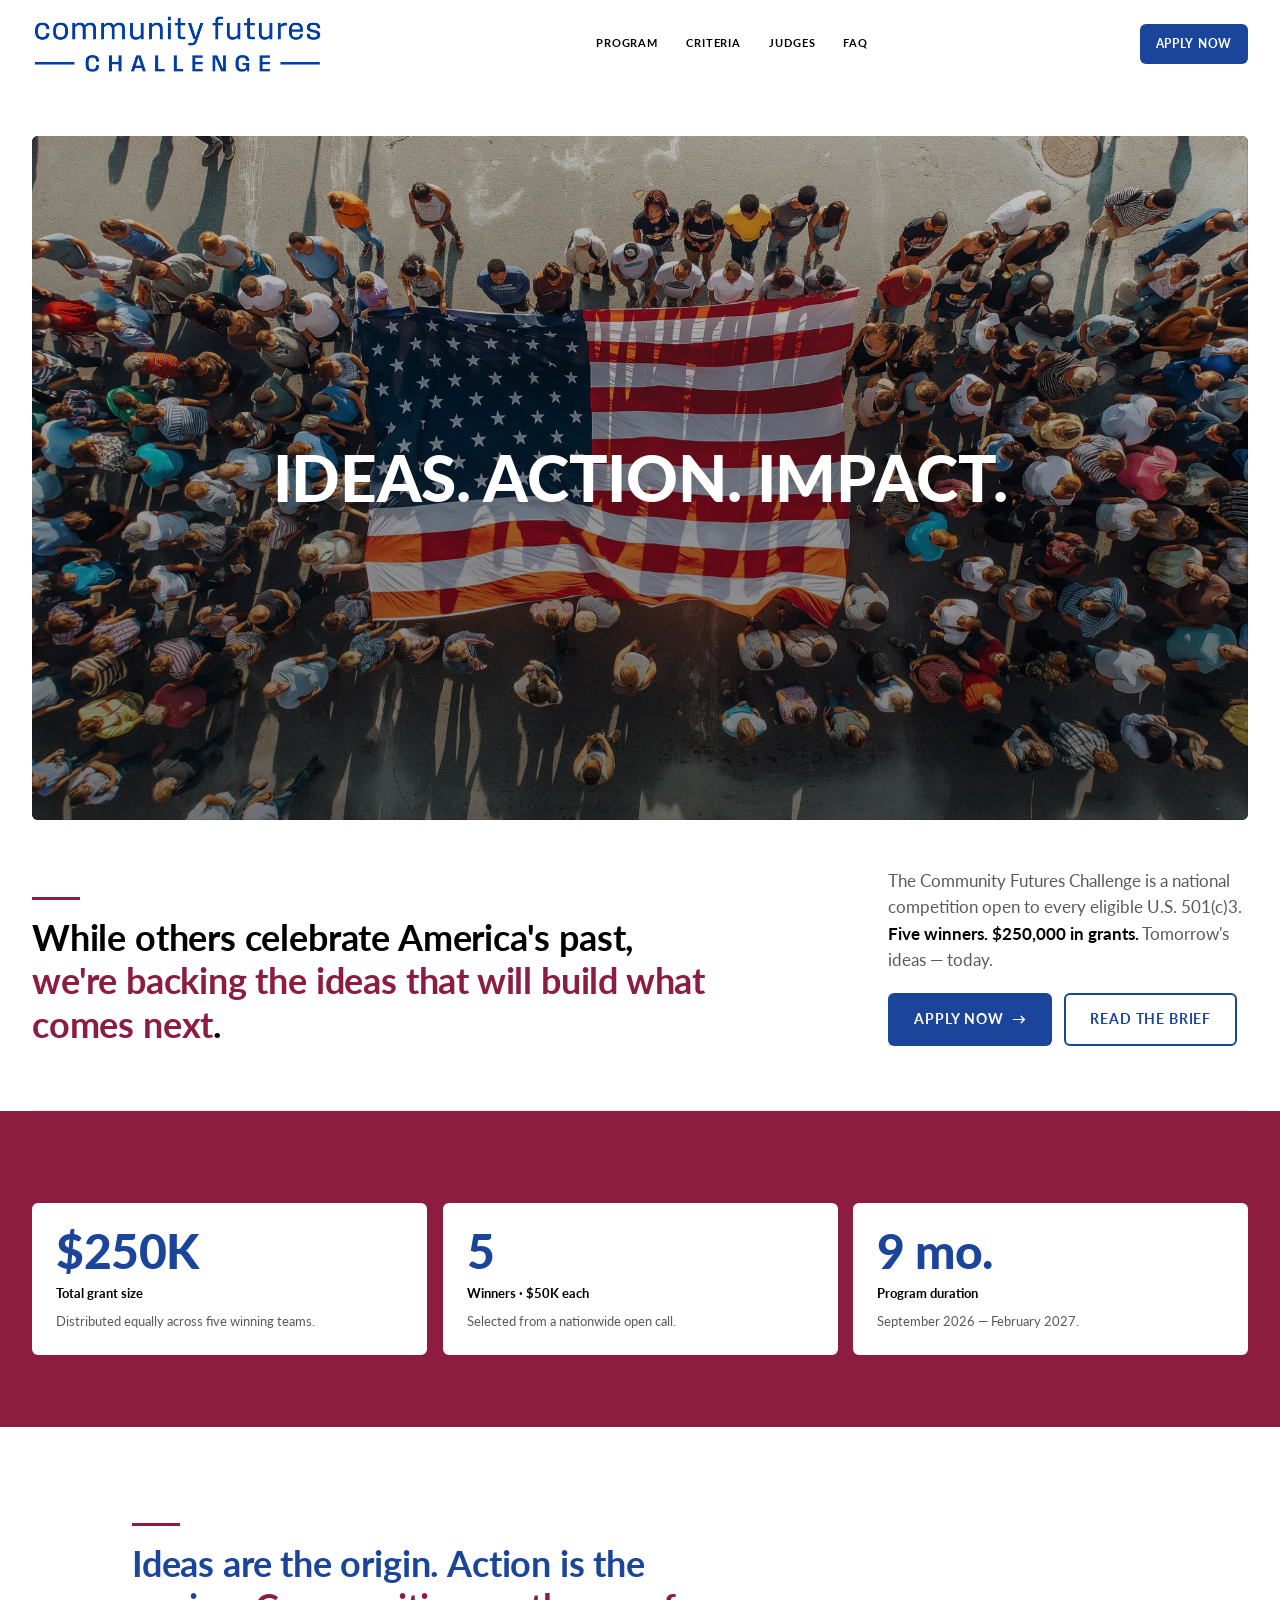
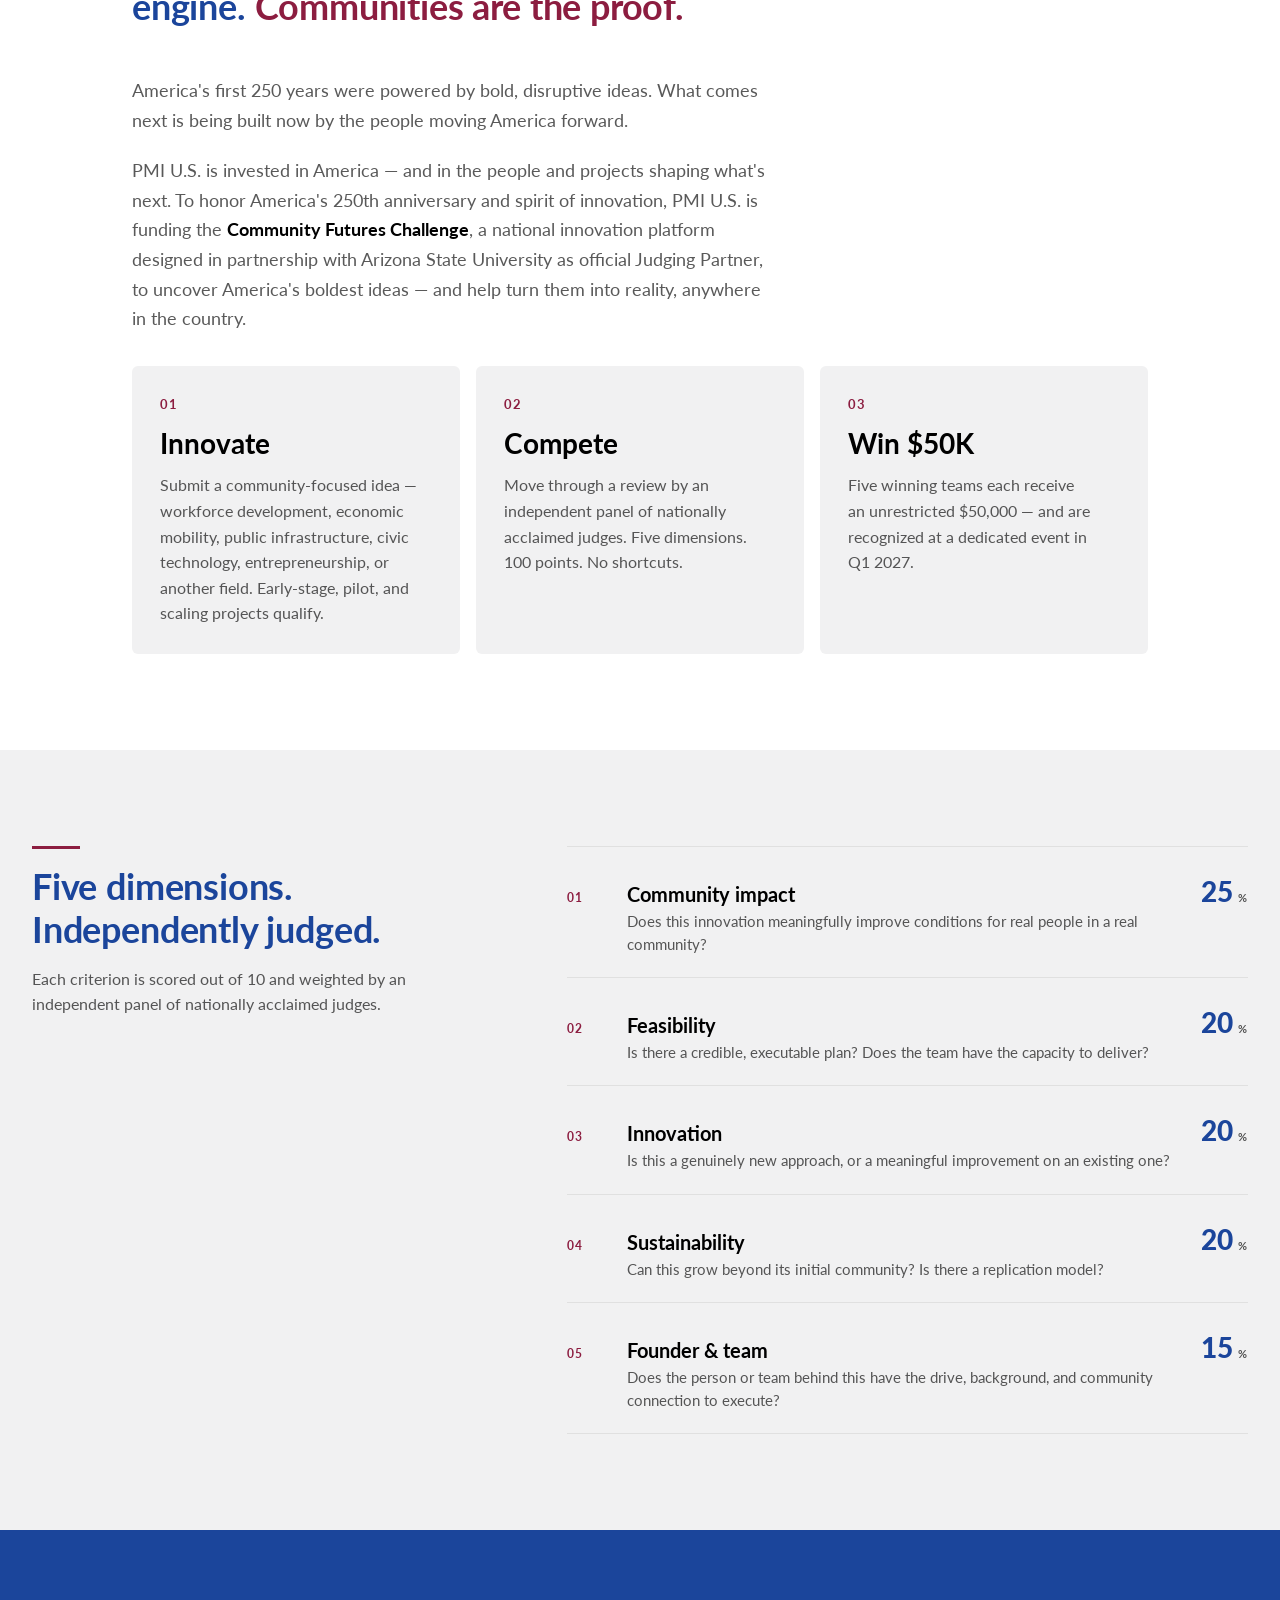
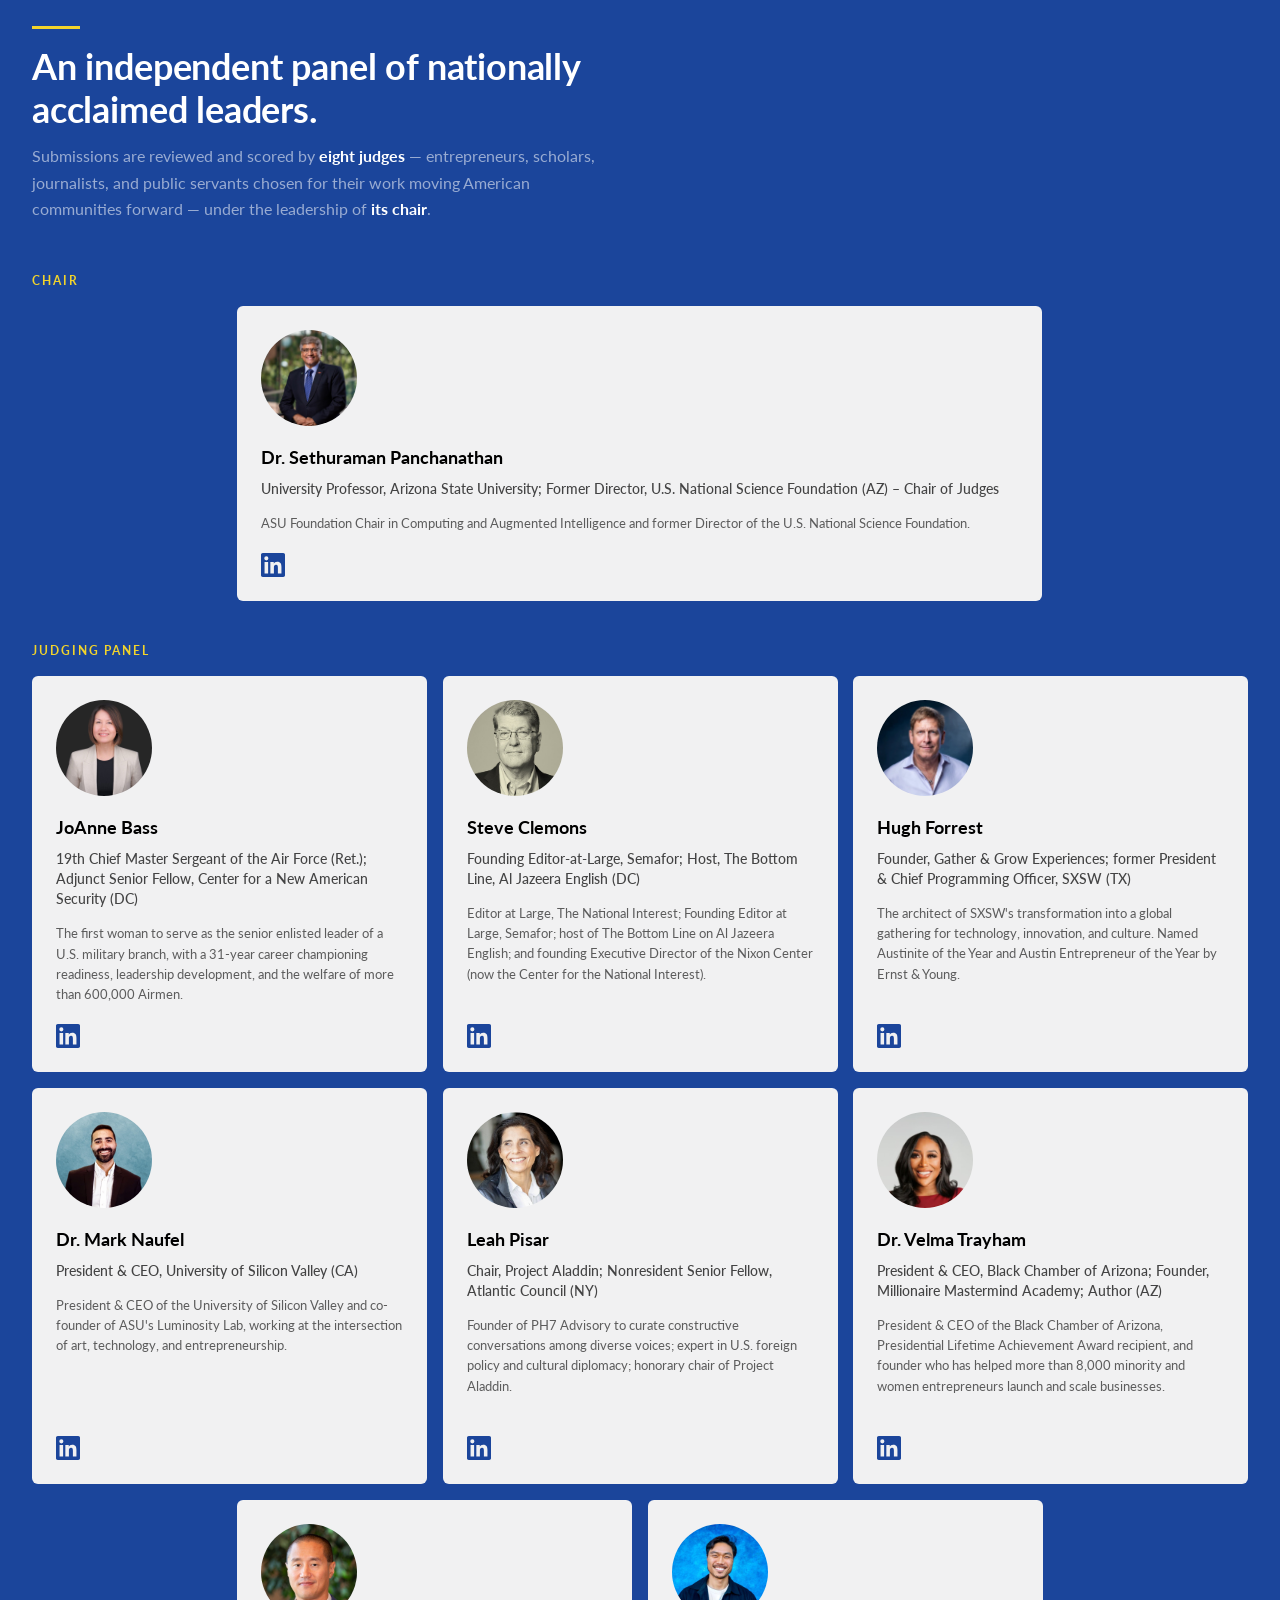
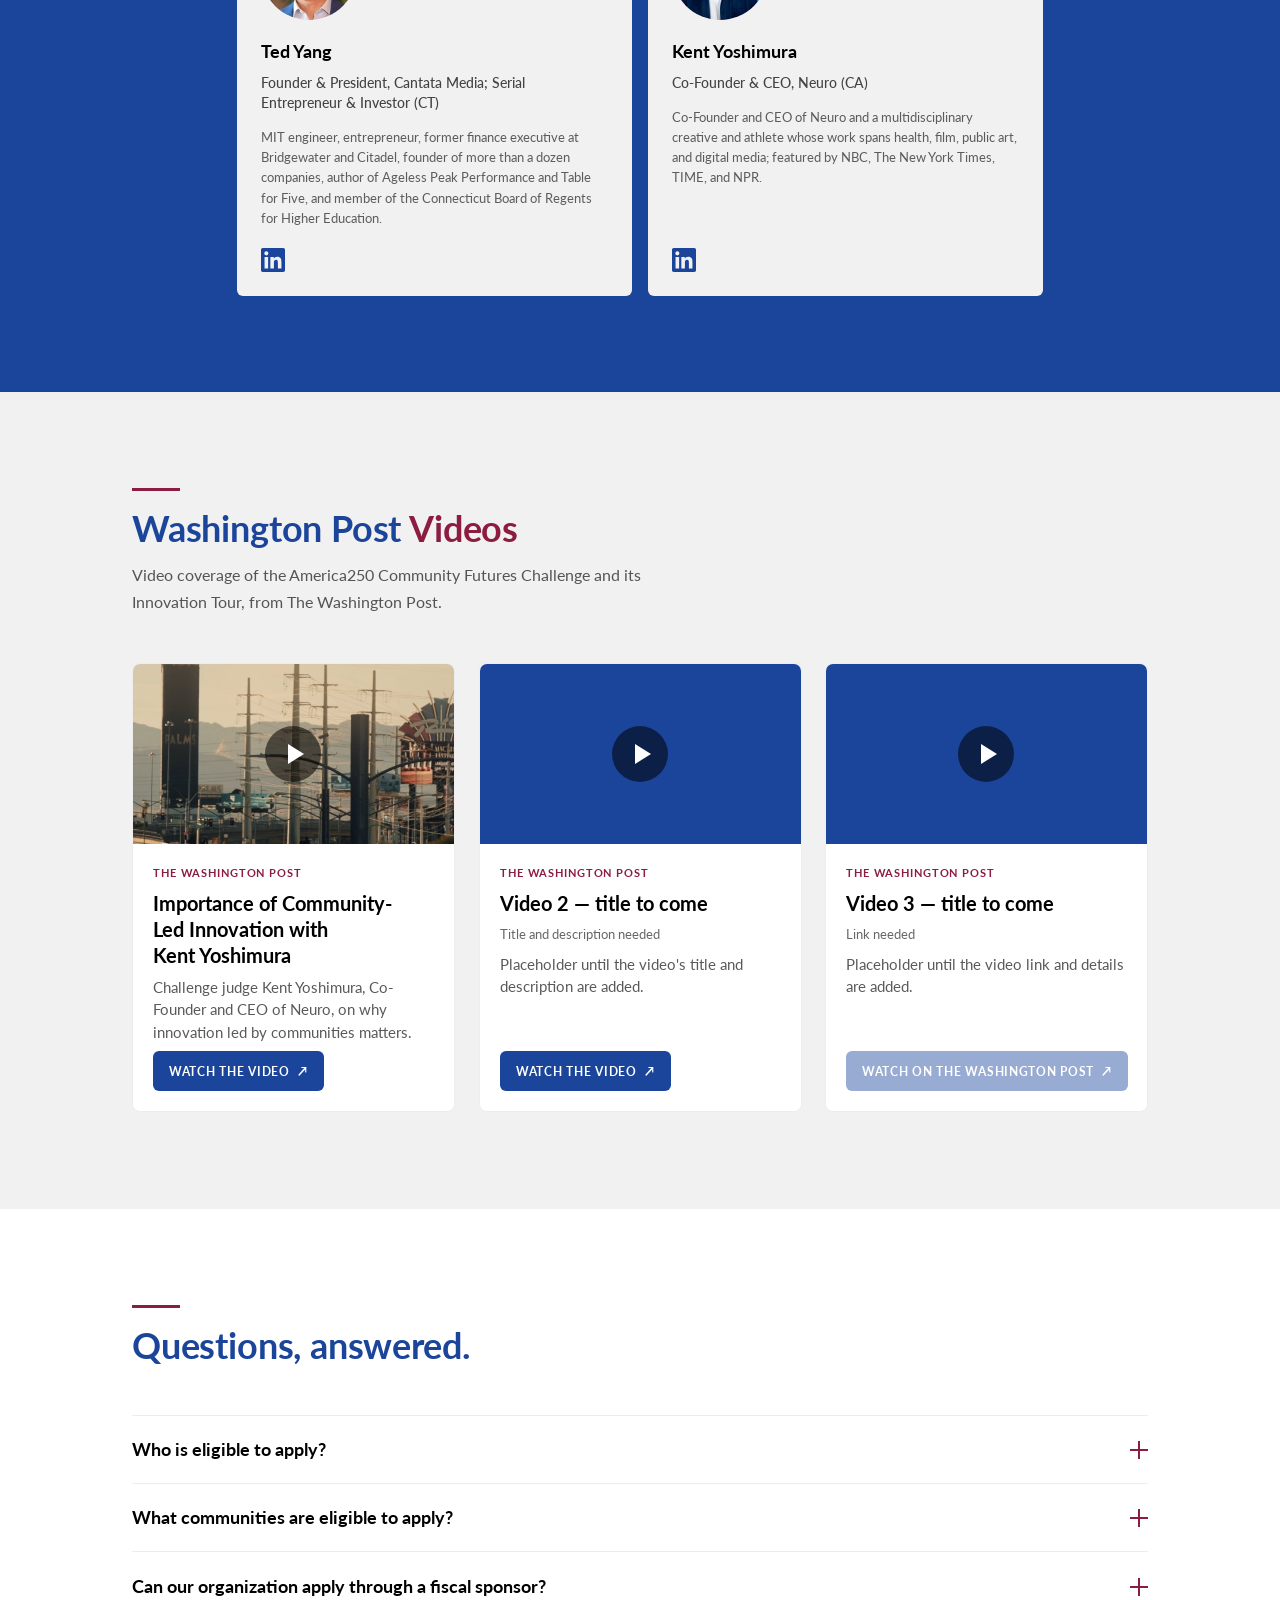
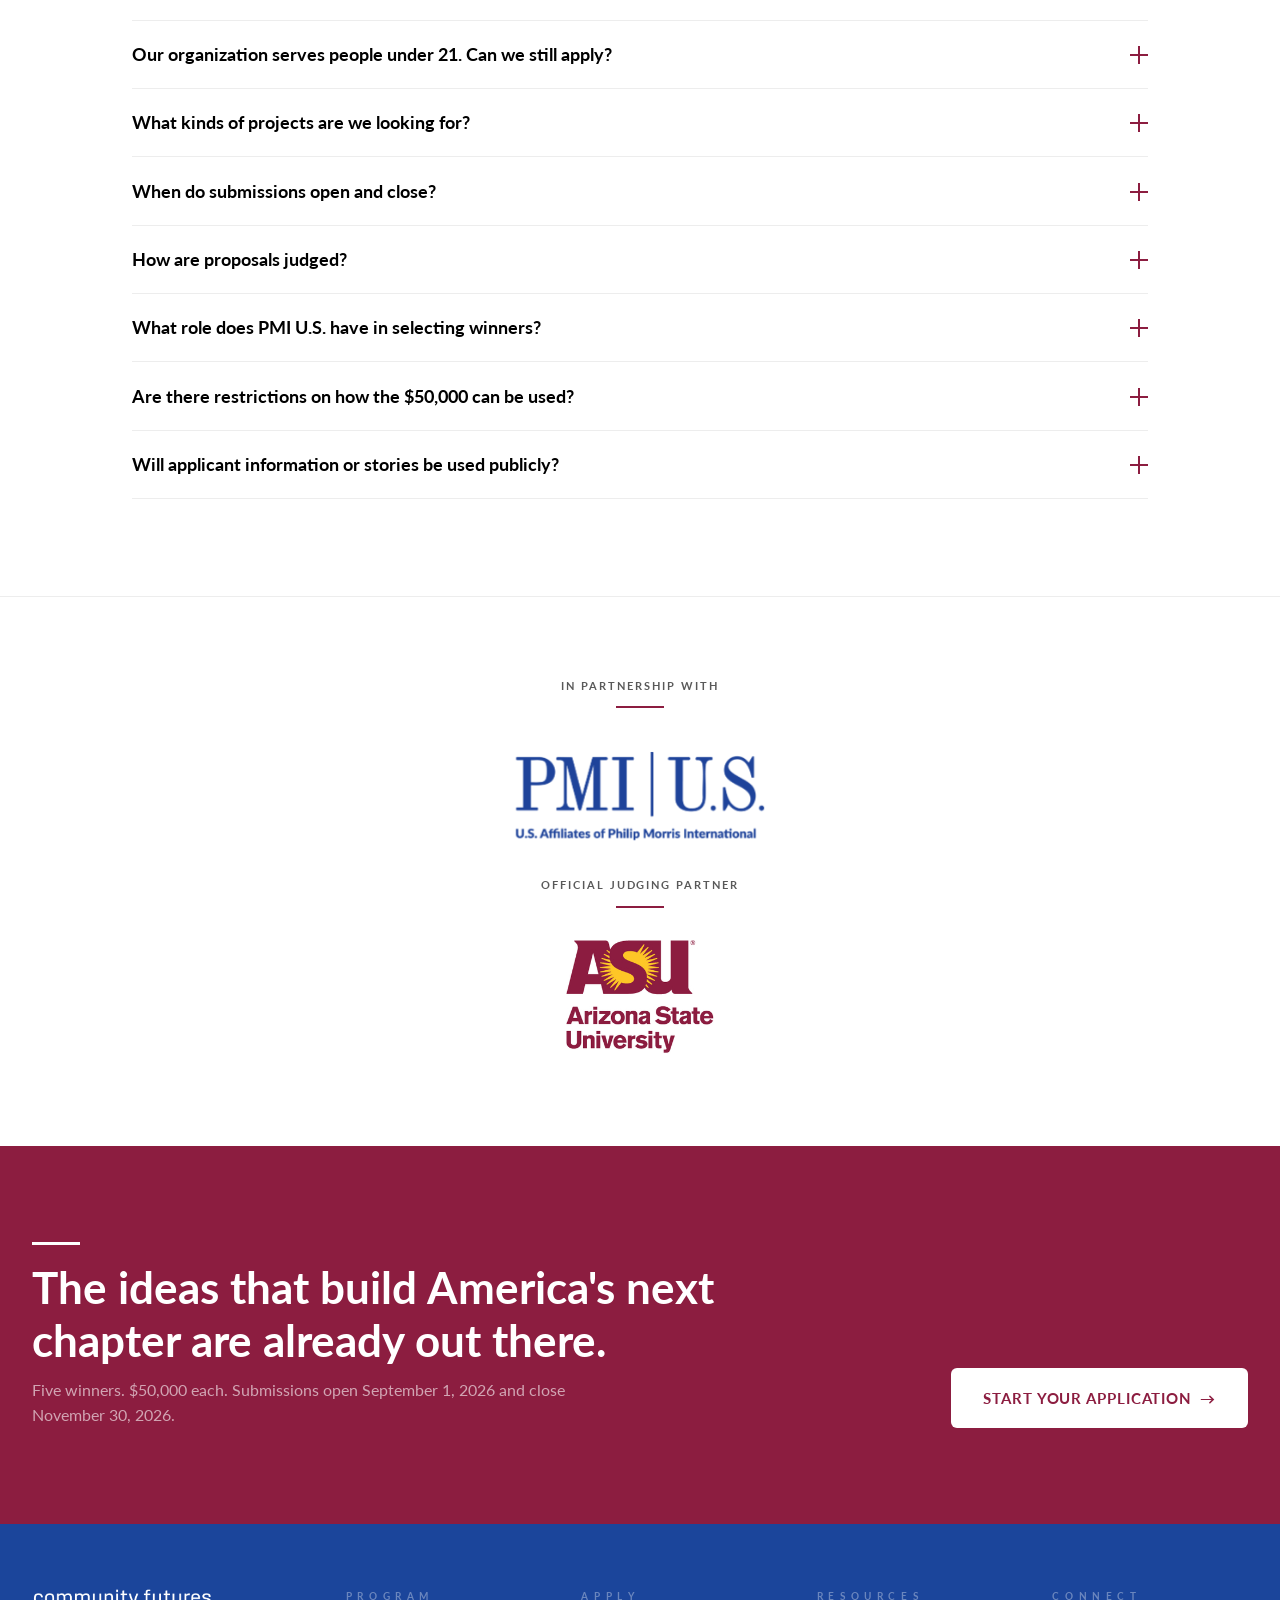
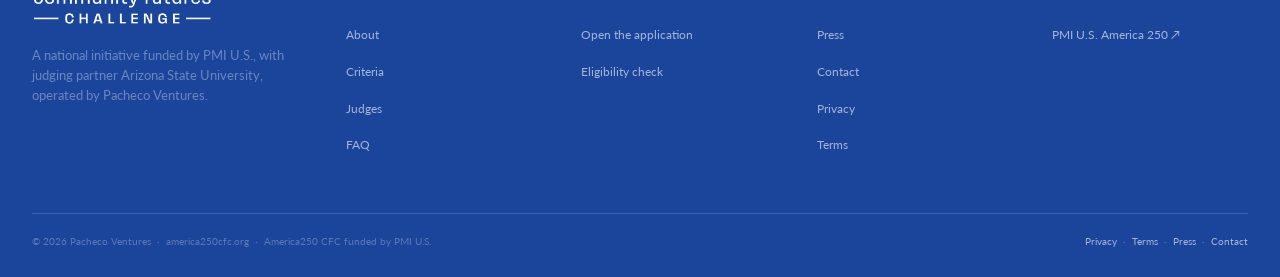
==== index.html @ 5c9acdc0 "Homepage videos: title, description and thumbnail for the Kent Yoshimura video Co-Authored-By: Claud" ====
<!doctype html>
<html lang="en">
<head>
<meta charset="utf-8" />

<!-- OneTrust Cookies Consent Notice start for america250cfc.org -->
<script src="https://cdn.cookielaw.org/scripttemplates/otSDKStub.js" data-document-language="true" type="text/javascript" charset="UTF-8" data-domain-script="01a01fb8-5856-70f4-a929-a46326e55f18-test" ></script>
<script type="text/javascript">
function OptanonWrapper() { }
</script>
<!-- OneTrust Cookies Consent Notice end for america250cfc.org -->

<meta name="viewport" content="width=device-width, initial-scale=1, viewport-fit=cover" />
<title>America250 Community Futures Challenge</title>
<meta name="description" content="A national open call for the ideas building what comes next. Five winners. $250,000 in grants. Funded by PMI U.S., with judging partner Arizona State University, operated by Pacheco Ventures. Submissions open Jun 2026." />
<meta name="theme-color" content="#1B459B" />
<meta property="og:title" content="America250 Community Futures Challenge" />
<meta property="og:description" content="Ideas. Action. Impact. Five winners. $250,000 in grants. Funded by PMI U.S., with judging partner Arizona State University, operated by Pacheco Ventures." />
<meta property="og:type" content="website" />
<meta property="og:url" content="https://america250cfc.org" />
<meta property="og:image" content="https://america250cfc.org/assets/og-image.jpg" />
<meta property="og:image:width" content="1200" />
<meta property="og:image:height" content="630" />
<meta property="og:image:alt" content="America250 Community Futures Challenge" />
<meta name="twitter:card" content="summary_large_image" />
<meta name="twitter:title" content="America250 Community Futures Challenge" />
<meta name="twitter:description" content="Ideas. Action. Impact. Five winners. $250,000 in grants. Funded by PMI U.S. Operated by Pacheco Ventures." />
<meta name="twitter:image" content="https://america250cfc.org/assets/og-image.jpg" />
<link rel="preconnect" href="https://fonts.googleapis.com" />
<link rel="preconnect" href="https://fonts.gstatic.com" crossorigin />
<link rel="stylesheet" href="/styles.css?v=22" />
<link rel="icon" type="image/svg+xml" href="/favicon.svg" />
<link rel="canonical" href="https://america250cfc.org/" />
<link rel="preload" as="image" href="/assets/hero-cfc.jpg" />
</head>
<body>

<a class="skip-link" href="#main">Skip to content</a>

<!-- ====================================================================
     SUPRA-HEADER: "Presented by ASU"
     STATUS: feature-flagged off pending PMI/ASU contract sign-off.
     TO ENABLE: remove the surrounding HTML comment around the .supra-bar
     element. No other change needed; CSS is already in styles.css.
     ==================================================================== -->
<!--
<div class="supra-bar" role="region" aria-label="Presented by">
  <div class="supra-bar__inner">
    <span class="supra-bar__label">Presented by</span>
    <span class="supra-bar__brand">Arizona State University</span>
  </div>
</div>
-->

<!-- ============== NAV ============== -->
<!-- America250 CFC nav lockup. -->
<nav id="nav" class="nav" aria-label="Primary">
  <div class="nav__inner">
    <a href="#top" class="nav__lockup" aria-label="America250 Community Futures Challenge — home">
      <img src="/assets/america250cfc-logo-blue.png" alt="America250 Community Futures Challenge" width="2281" height="468" />
    </a>
    <div class="nav__links" id="nav-links">
      <a href="#program">Program</a>
      <a href="#criteria">Criteria</a>
      <a href="#judges">Judges</a>
      <a href="#faq">FAQ</a>
    </div>
    <div class="nav__actions">
      <a class="btn btn--blue btn--sm nav__cta" href="/apply/">Apply now</a>
      <button class="nav__toggle" type="button" aria-controls="nav-links" aria-expanded="false" aria-label="Open menu">
        <span class="nav__toggle-bar" aria-hidden="true"></span>
        <span class="nav__toggle-bar" aria-hidden="true"></span>
        <span class="nav__toggle-bar" aria-hidden="true"></span>
      </button>
    </div>
  </div>
</nav>

<main id="main">
<a id="top" class="jump-anchor" aria-hidden="true"></a>

<!-- ============== HERO ============== -->
<header class="hero">
  <div class="hero__inner">
    <div class="hero__poster reveal">
      <img src="/assets/hero-cfc.jpg" alt="The communities, founders, and changemakers the Community Futures Challenge is built for." />
      <div class="hero__overlay">
        <h1 class="hero__h1">Ideas. Action. Impact.</h1>
      </div>
    </div>

    <div class="hero__deck reveal">
      <div class="hero__deck-left">
        <span class="rule-bar"></span>
        <h2 class="h2">While others celebrate America's past, <em>we're backing the ideas that will build what comes next</em>.</h2>
      </div>
      <div class="hero__deck-right">
        <p>The Community Futures Challenge is a national competition open to every eligible U.S. 501(c)3. <strong>Five winners. $250,000 in grants.</strong> Tomorrow's ideas — today.</p>
        <div class="btn-row">
          <a class="btn btn--blue btn--lg" href="/apply/">Apply now <span class="arr" aria-hidden="true">→</span></a>
          <a class="btn btn--ghost-blue btn--lg" href="#program">Read the brief</a>
        </div>
      </div>
    </div>
  </div>

  <!-- Stat ribbon — three cards (cities stat removed per direction) -->
  <div class="stat-ribbon">
    <div class="stat-ribbon__inner">
      <div class="stat-ribbon__grid stat-ribbon__grid--3 reveal-stagger">
        <div class="stat-card">
          <div class="stat-card__num">$250K</div>
          <div class="stat-card__lab">Total grant size</div>
          <div class="stat-card__desc">Distributed equally across five winning teams.</div>
        </div>
        <div class="stat-card">
          <div class="stat-card__num">5</div>
          <div class="stat-card__lab">Winners · $50K each</div>
          <div class="stat-card__desc">Selected from a nationwide open call.</div>
        </div>
        <div class="stat-card">
          <div class="stat-card__num">9 mo.</div>
          <div class="stat-card__lab">Program duration</div>
          <div class="stat-card__desc">September 2026 — February 2027.</div>
        </div>
      </div>
    </div>
  </div>
</header>

<!-- ====================================================================
     VIDEO PLACEHOLDER (future drop from Stacey or Jody)
     STATUS: empty by design. When source is delivered, replace this comment
     block with a <section class="video"> element containing the embed.
     ==================================================================== -->

<!-- ============== MASTER NARRATIVE ============== -->
<section id="program" class="section section--white">
  <div class="container container--narrow">
    <div class="section__head reveal">
      <span class="rule-bar"></span>
      <h2 class="h2">Ideas are the origin. Action is the engine. <em>Communities are the proof.</em></h2>
    </div>

    <p class="lede">
      America's first 250 years were powered by bold, disruptive ideas. What comes next is being built now by the people moving America forward.
    </p>
    <p class="lede">
      PMI U.S. is invested in America — and in the people and projects shaping what's next. To honor America's 250th anniversary and spirit of innovation, PMI U.S. is funding the <strong>Community Futures Challenge</strong>, a national innovation platform designed in partnership with Arizona State University as official Judging Partner, to uncover America's boldest ideas — and help turn them into reality, anywhere in the country.
    </p>
    <div class="verbs reveal-stagger">
      <article class="verb">
        <div class="verb__num">01</div>
        <h3 class="verb__title">Innovate</h3>
        <p>Submit a community-focused idea — workforce development, economic mobility, public infrastructure, civic technology, entrepreneurship, or another field. Early-stage, pilot, and scaling projects qualify.</p>
      </article>
      <article class="verb">
        <div class="verb__num">02</div>
        <h3 class="verb__title">Compete</h3>
        <p>Move through a review by an independent panel of nationally acclaimed judges. Five dimensions. 100 points. No shortcuts.</p>
      </article>
      <article class="verb">
        <div class="verb__num">03</div>
        <h3 class="verb__title">Win $50K</h3>
        <p>Five winning teams each receive an unrestricted $50,000 — and are recognized at a dedicated event in Q1 2027.</p>
      </article>
    </div>
  </div>
</section>

<!-- ============== CRITERIA ============== -->
<section id="criteria" class="section section--gray">
  <div class="container">
    <div class="criteria">
      <div class="criteria__head reveal">
        <span class="rule-bar"></span>
        <h2 class="h2">Five dimensions. Independently judged.</h2>
        <p class="criteria__lead">Each criterion is scored out of 10 and weighted by an independent panel of nationally acclaimed judges.</p>
      </div>
      <ol class="criteria__list reveal-stagger">
        <li class="criteria__row">
          <span class="criteria__n">01</span>
          <div>
            <div class="criteria__name">Community impact</div>
            <div class="criteria__desc">Does this innovation meaningfully improve conditions for real people in a real community?</div>
          </div>
          <span class="criteria__pts">25<span class="u">%</span></span>
        </li>
        <li class="criteria__row">
          <span class="criteria__n">02</span>
          <div>
            <div class="criteria__name">Feasibility</div>
            <div class="criteria__desc">Is there a credible, executable plan? Does the team have the capacity to deliver?</div>
          </div>
          <span class="criteria__pts">20<span class="u">%</span></span>
        </li>
        <li class="criteria__row">
          <span class="criteria__n">03</span>
          <div>
            <div class="criteria__name">Innovation</div>
            <div class="criteria__desc">Is this a genuinely new approach, or a meaningful improvement on an existing one?</div>
          </div>
          <span class="criteria__pts">20<span class="u">%</span></span>
        </li>
        <li class="criteria__row">
          <span class="criteria__n">04</span>
          <div>
            <div class="criteria__name">Sustainability</div>
            <div class="criteria__desc">Can this grow beyond its initial community? Is there a replication model?</div>
          </div>
          <span class="criteria__pts">20<span class="u">%</span></span>
        </li>
        <li class="criteria__row">
          <span class="criteria__n">05</span>
          <div>
            <div class="criteria__name">Founder &amp; team</div>
            <div class="criteria__desc">Does the person or team behind this have the drive, background, and community connection to execute?</div>
          </div>
          <span class="criteria__pts">15<span class="u">%</span></span>
        </li>
      </ol>
    </div>
  </div>
</section>

<!-- ============== JUDGES (replaces Tour) ==============
     HANDOFF: judge headshot images not yet sourced. When provided, drop
     into /assets/judges/{slug}.jpg and uncomment the <img> inside each card. -->
<section id="judges" class="section section--blue">
  <div class="container">
    <div class="section__head reveal">
      <span class="rule-bar"></span>
      <h2 class="h2">An independent panel of nationally acclaimed leaders.</h2>
      <p class="judges__lead">Submissions are reviewed and scored by <strong>eight judges</strong> — entrepreneurs, scholars, journalists, and public servants chosen for their work moving American communities forward — under the leadership of <strong>its chair</strong>.</p>
    </div>

    <h3 class="judges__subhead">Chair</h3>
    <ul class="judges-grid judges-grid--chair reveal-stagger" role="list">
      <li class="judge-card">
        <img src="/assets/judges/sethuraman-panchanathan.jpg" alt="" class="judge-card__photo" width="96" height="96" loading="lazy" />
        <div class="judge-card__name">Dr. Sethuraman Panchanathan</div>
        <div class="judge-card__role">University Professor, Arizona State University; Former Director, U.S. National Science Foundation (AZ) – Chair of Judges</div>
        <div class="judge-card__bio">ASU Foundation Chair in Computing and Augmented Intelligence and former Director of the U.S. National Science Foundation.</div>
        <a class="judge-card__link" href="https://www.linkedin.com/in/drpanch" rel="noopener" target="_blank" aria-label="Sethuraman Panchanathan on LinkedIn"><svg class="li-icon" viewBox="0 0 24 24" aria-hidden="true"><path d="M20.447 20.452h-3.554v-5.569c0-1.328-.027-3.037-1.852-3.037-1.853 0-2.136 1.445-2.136 2.939v5.667H9.351V9h3.414v1.561h.046c.477-.9 1.637-1.85 3.37-1.85 3.601 0 4.267 2.37 4.267 5.455v6.286zM5.337 7.433a2.062 2.062 0 0 1-2.063-2.065 2.063 2.063 0 1 1 2.063 2.065zm1.782 13.019H3.555V9h3.564v11.452zM22.225 0H1.771C.792 0 0 .774 0 1.729v20.542C0 23.227.792 24 1.771 24h20.451C23.2 24 24 23.227 24 22.271V1.729C24 .774 23.2 0 22.222 0h.003z"/></svg></a>
      </li>
    </ul>

    <h3 class="judges__subhead">Judging panel</h3>
    <ul class="judges-grid reveal-stagger" role="list">
      <li class="judge-card">
        <img src="/assets/judges/joanne-bass.jpg" alt="" class="judge-card__photo" width="96" height="96" loading="lazy" />
        <div class="judge-card__name">JoAnne Bass</div>
        <div class="judge-card__role">19th Chief Master Sergeant of the Air Force (Ret.); Adjunct Senior Fellow, Center for a New American Security (DC)</div>
        <div class="judge-card__bio">The first woman to serve as the senior enlisted leader of a U.S. military branch, with a 31-year career championing readiness, leadership development, and the welfare of more than 600,000 Airmen.</div>
        <a class="judge-card__link" href="https://www.linkedin.com/in/jo-bass/" rel="noopener" target="_blank" aria-label="JoAnne Bass on LinkedIn"><svg class="li-icon" viewBox="0 0 24 24" aria-hidden="true"><path d="M20.447 20.452h-3.554v-5.569c0-1.328-.027-3.037-1.852-3.037-1.853 0-2.136 1.445-2.136 2.939v5.667H9.351V9h3.414v1.561h.046c.477-.9 1.637-1.85 3.37-1.85 3.601 0 4.267 2.37 4.267 5.455v6.286zM5.337 7.433a2.062 2.062 0 0 1-2.063-2.065 2.063 2.063 0 1 1 2.063 2.065zm1.782 13.019H3.555V9h3.564v11.452zM22.225 0H1.771C.792 0 0 .774 0 1.729v20.542C0 23.227.792 24 1.771 24h20.451C23.2 24 24 23.227 24 22.271V1.729C24 .774 23.2 0 22.222 0h.003z"/></svg></a>
      </li>
      <li class="judge-card">
        <img src="/assets/judges/steve-clemons.jpg" alt="" class="judge-card__photo" width="96" height="96" loading="lazy" />
        <div class="judge-card__name">Steve Clemons</div>
        <div class="judge-card__role">Founding Editor-at-Large, Semafor; Host, The Bottom Line, Al Jazeera English (DC)</div>
        <div class="judge-card__bio">Editor at Large, The National Interest; Founding Editor at Large, Semafor; host of The Bottom Line on Al Jazeera English; and founding Executive Director of the Nixon Center (now the Center for the National Interest).</div>
        <a class="judge-card__link" href="https://www.linkedin.com/in/steve-clemons-1381801" rel="noopener" target="_blank" aria-label="Steve Clemons on LinkedIn"><svg class="li-icon" viewBox="0 0 24 24" aria-hidden="true"><path d="M20.447 20.452h-3.554v-5.569c0-1.328-.027-3.037-1.852-3.037-1.853 0-2.136 1.445-2.136 2.939v5.667H9.351V9h3.414v1.561h.046c.477-.9 1.637-1.85 3.37-1.85 3.601 0 4.267 2.37 4.267 5.455v6.286zM5.337 7.433a2.062 2.062 0 0 1-2.063-2.065 2.063 2.063 0 1 1 2.063 2.065zm1.782 13.019H3.555V9h3.564v11.452zM22.225 0H1.771C.792 0 0 .774 0 1.729v20.542C0 23.227.792 24 1.771 24h20.451C23.2 24 24 23.227 24 22.271V1.729C24 .774 23.2 0 22.222 0h.003z"/></svg></a>
      </li>
      <li class="judge-card">
        <img src="/assets/judges/hugh-forrest.jpg" alt="" class="judge-card__photo" width="96" height="96" loading="lazy" />
        <div class="judge-card__name">Hugh Forrest</div>
        <div class="judge-card__role">Founder, Gather &amp; Grow Experiences; former President &amp; Chief Programming Officer, SXSW (TX)</div>
        <div class="judge-card__bio">The architect of SXSW's transformation into a global gathering for technology, innovation, and culture. Named Austinite of the Year and Austin Entrepreneur of the Year by Ernst &amp; Young.</div>
        <a class="judge-card__link" href="https://www.linkedin.com/in/hughforrest" rel="noopener" target="_blank" aria-label="Hugh Forrest on LinkedIn"><svg class="li-icon" viewBox="0 0 24 24" aria-hidden="true"><path d="M20.447 20.452h-3.554v-5.569c0-1.328-.027-3.037-1.852-3.037-1.853 0-2.136 1.445-2.136 2.939v5.667H9.351V9h3.414v1.561h.046c.477-.9 1.637-1.85 3.37-1.85 3.601 0 4.267 2.37 4.267 5.455v6.286zM5.337 7.433a2.062 2.062 0 0 1-2.063-2.065 2.063 2.063 0 1 1 2.063 2.065zm1.782 13.019H3.555V9h3.564v11.452zM22.225 0H1.771C.792 0 0 .774 0 1.729v20.542C0 23.227.792 24 1.771 24h20.451C23.2 24 24 23.227 24 22.271V1.729C24 .774 23.2 0 22.222 0h.003z"/></svg></a>
      </li>
      <li class="judge-card">
        <img src="/assets/judges/mark-naufel.jpg" alt="" class="judge-card__photo" width="96" height="96" loading="lazy" />
        <div class="judge-card__name">Dr. Mark Naufel</div>
        <div class="judge-card__role">President &amp; CEO, University of Silicon Valley (CA)</div>
        <div class="judge-card__bio">President &amp; CEO of the University of Silicon Valley and co-founder of ASU's Luminosity Lab, working at the intersection of art, technology, and entrepreneurship.</div>
        <a class="judge-card__link" href="https://www.linkedin.com/in/mark-naufel" rel="noopener" target="_blank" aria-label="Mark Naufel on LinkedIn"><svg class="li-icon" viewBox="0 0 24 24" aria-hidden="true"><path d="M20.447 20.452h-3.554v-5.569c0-1.328-.027-3.037-1.852-3.037-1.853 0-2.136 1.445-2.136 2.939v5.667H9.351V9h3.414v1.561h.046c.477-.9 1.637-1.85 3.37-1.85 3.601 0 4.267 2.37 4.267 5.455v6.286zM5.337 7.433a2.062 2.062 0 0 1-2.063-2.065 2.063 2.063 0 1 1 2.063 2.065zm1.782 13.019H3.555V9h3.564v11.452zM22.225 0H1.771C.792 0 0 .774 0 1.729v20.542C0 23.227.792 24 1.771 24h20.451C23.2 24 24 23.227 24 22.271V1.729C24 .774 23.2 0 22.222 0h.003z"/></svg></a>
      </li>
      <li class="judge-card">
        <img src="/assets/judges/leah-pisar.jpg" alt="" class="judge-card__photo" width="96" height="96" loading="lazy" />
        <div class="judge-card__name">Leah Pisar</div>
        <div class="judge-card__role">Chair, Project Aladdin; Nonresident Senior Fellow, Atlantic Council (NY)</div>
        <div class="judge-card__bio">Founder of PH7 Advisory to curate constructive conversations among diverse voices; expert in U.S. foreign policy and cultural diplomacy; honorary chair of Project Aladdin.</div>
        <a class="judge-card__link" href="https://www.linkedin.com/in/leah-pisar-1531a617" rel="noopener" target="_blank" aria-label="Leah Pisar on LinkedIn"><svg class="li-icon" viewBox="0 0 24 24" aria-hidden="true"><path d="M20.447 20.452h-3.554v-5.569c0-1.328-.027-3.037-1.852-3.037-1.853 0-2.136 1.445-2.136 2.939v5.667H9.351V9h3.414v1.561h.046c.477-.9 1.637-1.85 3.37-1.85 3.601 0 4.267 2.37 4.267 5.455v6.286zM5.337 7.433a2.062 2.062 0 0 1-2.063-2.065 2.063 2.063 0 1 1 2.063 2.065zm1.782 13.019H3.555V9h3.564v11.452zM22.225 0H1.771C.792 0 0 .774 0 1.729v20.542C0 23.227.792 24 1.771 24h20.451C23.2 24 24 23.227 24 22.271V1.729C24 .774 23.2 0 22.222 0h.003z"/></svg></a>
      </li>
      <li class="judge-card">
        <img src="/assets/judges/velma-trayham.jpg" alt="" class="judge-card__photo" width="96" height="96" loading="lazy" />
        <div class="judge-card__name">Dr. Velma Trayham</div>
        <div class="judge-card__role">President &amp; CEO, Black Chamber of Arizona; Founder, Millionaire Mastermind Academy; Author (AZ)</div>
        <div class="judge-card__bio">President &amp; CEO of the Black Chamber of Arizona, Presidential Lifetime Achievement Award recipient, and founder who has helped more than 8,000 minority and women entrepreneurs launch and scale businesses.</div>
        <a class="judge-card__link" href="https://www.linkedin.com/in/velmatrayham" rel="noopener" target="_blank" aria-label="Velma Trayham on LinkedIn"><svg class="li-icon" viewBox="0 0 24 24" aria-hidden="true"><path d="M20.447 20.452h-3.554v-5.569c0-1.328-.027-3.037-1.852-3.037-1.853 0-2.136 1.445-2.136 2.939v5.667H9.351V9h3.414v1.561h.046c.477-.9 1.637-1.85 3.37-1.85 3.601 0 4.267 2.37 4.267 5.455v6.286zM5.337 7.433a2.062 2.062 0 0 1-2.063-2.065 2.063 2.063 0 1 1 2.063 2.065zm1.782 13.019H3.555V9h3.564v11.452zM22.225 0H1.771C.792 0 0 .774 0 1.729v20.542C0 23.227.792 24 1.771 24h20.451C23.2 24 24 23.227 24 22.271V1.729C24 .774 23.2 0 22.222 0h.003z"/></svg></a>
      </li>
      <li class="judge-card">
        <img src="/assets/judges/ted-yang.jpg" alt="" class="judge-card__photo" width="96" height="96" loading="lazy" />
        <div class="judge-card__name">Ted Yang</div>
        <div class="judge-card__role">Founder &amp; President, Cantata Media; Serial Entrepreneur &amp; Investor (CT)</div>
        <div class="judge-card__bio">MIT engineer, entrepreneur, former finance executive at Bridgewater and Citadel, founder of more than a dozen companies, author of Ageless Peak Performance and Table for Five, and member of the Connecticut Board of Regents for Higher Education.</div>
        <a class="judge-card__link" href="https://www.linkedin.com/in/tedsensei" rel="noopener" target="_blank" aria-label="Ted Yang on LinkedIn"><svg class="li-icon" viewBox="0 0 24 24" aria-hidden="true"><path d="M20.447 20.452h-3.554v-5.569c0-1.328-.027-3.037-1.852-3.037-1.853 0-2.136 1.445-2.136 2.939v5.667H9.351V9h3.414v1.561h.046c.477-.9 1.637-1.85 3.37-1.85 3.601 0 4.267 2.37 4.267 5.455v6.286zM5.337 7.433a2.062 2.062 0 0 1-2.063-2.065 2.063 2.063 0 1 1 2.063 2.065zm1.782 13.019H3.555V9h3.564v11.452zM22.225 0H1.771C.792 0 0 .774 0 1.729v20.542C0 23.227.792 24 1.771 24h20.451C23.2 24 24 23.227 24 22.271V1.729C24 .774 23.2 0 22.222 0h.003z"/></svg></a>
      </li>
      <li class="judge-card">
        <img src="/assets/judges/kent-yoshimura.jpg" alt="" class="judge-card__photo" width="96" height="96" loading="lazy" />
        <div class="judge-card__name">Kent Yoshimura</div>
        <div class="judge-card__role">Co-Founder &amp; CEO, Neuro (CA)</div>
        <div class="judge-card__bio">Co-Founder and CEO of Neuro and a multidisciplinary creative and athlete whose work spans health, film, public art, and digital media; featured by NBC, The New York Times, TIME, and NPR.</div>
        <a class="judge-card__link" href="https://www.linkedin.com/in/kentyoshimura" rel="noopener" target="_blank" aria-label="Kent Yoshimura on LinkedIn"><svg class="li-icon" viewBox="0 0 24 24" aria-hidden="true"><path d="M20.447 20.452h-3.554v-5.569c0-1.328-.027-3.037-1.852-3.037-1.853 0-2.136 1.445-2.136 2.939v5.667H9.351V9h3.414v1.561h.046c.477-.9 1.637-1.85 3.37-1.85 3.601 0 4.267 2.37 4.267 5.455v6.286zM5.337 7.433a2.062 2.062 0 0 1-2.063-2.065 2.063 2.063 0 1 1 2.063 2.065zm1.782 13.019H3.555V9h3.564v11.452zM22.225 0H1.771C.792 0 0 .774 0 1.729v20.542C0 23.227.792 24 1.771 24h20.451C23.2 24 24 23.227 24 22.271V1.729C24 .774 23.2 0 22.222 0h.003z"/></svg></a>
      </li>
    </ul>
  </div>
</section>

<!-- ============== WASHINGTON POST VIDEOS ==============
     One .video-card per video. To fill a placeholder: set both hrefs to the
     video's URL (card 1 shows the pattern), put a still in the thumb <img> (or leave
     the blue panel), replace the title/meta/description text, and remove the
     video-card--pending class. Pending cards keep their button disabled. -->
<section id="wapo-videos" class="section section--gray">
  <div class="container container--narrow">
    <div class="section__head reveal">
      <span class="rule-bar"></span>
      <h2 class="h2">Washington Post <em>Videos</em></h2>
      <p class="video-lead">Video coverage of the America250 Community Futures Challenge and its Innovation Tour, from The Washington Post.</p>
    </div>

    <div class="video-grid reveal-stagger">
      <article class="video-card">
        <a class="video-card__thumb" href="https://vimeo.com/1249501810" target="_blank" rel="noopener" aria-hidden="true" tabindex="-1"><img src="/assets/videos/kent-yoshimura.jpg" alt="" width="1080" height="608" loading="lazy" /><span class="video-card__play"></span></a>
        <div class="video-card__body">
          <span class="eyebrow eyebrow--accent">The Washington Post</span>
          <h3 class="video-card__title">Importance of Community-Led Innovation with Kent Yoshimura</h3>
          <p class="video-card__desc">Challenge judge Kent Yoshimura, Co-Founder and CEO of Neuro, on why innovation led by communities matters.</p>
          <a class="btn btn--blue btn--sm" href="https://vimeo.com/1249501810" target="_blank" rel="noopener">Watch the video <span aria-hidden="true">↗</span></a>
        </div>
      </article>
      <article class="video-card">
        <a class="video-card__thumb" href="https://vimeo.com/1249501809" target="_blank" rel="noopener" aria-hidden="true" tabindex="-1"><span class="video-card__play"></span></a>
        <div class="video-card__body">
          <span class="eyebrow eyebrow--accent">The Washington Post</span>
          <h3 class="video-card__title">Video 2 — title to come</h3>
          <p class="video-card__meta">Title and description needed</p>
          <p class="video-card__desc">Placeholder until the video's title and description are added.</p>
          <a class="btn btn--blue btn--sm" href="https://vimeo.com/1249501809" target="_blank" rel="noopener">Watch the video <span aria-hidden="true">↗</span></a>
        </div>
      </article>
      <article class="video-card video-card--pending">
        <div class="video-card__thumb" aria-hidden="true"><span class="video-card__play"></span></div>
        <div class="video-card__body">
          <span class="eyebrow eyebrow--accent">The Washington Post</span>
          <h3 class="video-card__title">Video 3 — title to come</h3>
          <p class="video-card__meta">Link needed</p>
          <p class="video-card__desc">Placeholder until the video link and details are added.</p>
          <a class="btn btn--blue btn--sm" href="#" aria-disabled="true" tabindex="-1">Watch on The Washington Post <span aria-hidden="true">↗</span></a>
        </div>
      </article>
    </div>
  </div>
</section>

<!-- ============== FAQ ============== -->
<section id="faq" class="section section--white">
  <div class="container container--narrow">
    <div class="section__head reveal">
      <span class="rule-bar"></span>
      <h2 class="h2">Questions, answered.</h2>
    </div>
    <div class="faq__list reveal-stagger">
      <details class="qa">
        <summary><span>Who is eligible to apply?</span><span class="qa__sign" aria-hidden="true"></span></summary>
        <div class="qa__a">
          <p>The nationwide search is open to <strong>U.S.-based 501(c)(3) nonprofit organizations in good standing</strong> tackling one of America's toughest problems. The lead applicant must be aged 21 or older. The project must serve adults 21 and older within a defined U.S. community. Early-stage, pilot, and scaling projects qualify; fully self-sustaining initiatives do not.</p>
        </div>
      </details>
      <details class="qa">
        <summary><span>What communities are eligible to apply?</span><span class="qa__sign" aria-hidden="true"></span></summary>
        <div class="qa__a">
          <p>Applications are open to projects serving defined geographic communities in the United States, across all 50 states and Puerto Rico. Applicants do not need to be located in, or serve, one of the Innovation Tour cities. Eligible projects should demonstrate a clear connection to a specific U.S. community and show how the proposed solution addresses a local need with potential relevance beyond that community.</p>
        </div>
      </details>
      <details class="qa">
        <summary><span>Can our organization apply through a fiscal sponsor?</span><span class="qa__sign" aria-hidden="true"></span></summary>
        <div class="qa__a">
          <p>Yes. The fiscal sponsor must be a 501(c)(3) in good standing, apply under its own name and EIN, and receive the grant. The sponsored group can lead the project work.</p>
        </div>
      </details>
      <details class="qa">
        <summary><span>Our organization serves people under 21. Can we still apply?</span><span class="qa__sign" aria-hidden="true"></span></summary>
        <div class="qa__a">
          <p>Yes. The activities paid for with the grant must serve adults 21 and older, but your organization can serve other ages in its other programs.</p>
        </div>
      </details>
      <details class="qa">
        <summary><span>What kinds of projects are we looking for?</span><span class="qa__sign" aria-hidden="true"></span></summary>
        <div class="qa__a">
          <p>You name it. Workforce development. Economic mobility. Public infrastructure. Civic technology. Entrepreneurship. Anything that materially strengthens a U.S. community. We favor the specific, the replicable, and the measurable over the broadly aspirational.</p>
        </div>
      </details>
      <details class="qa">
        <summary><span>When do submissions open and close?</span><span class="qa__sign" aria-hidden="true"></span></summary>
        <div class="qa__a">
          <p>Submissions open <strong>September 1, 2026</strong> and close at <strong>11:59 PM Eastern Time on November 30, 2026</strong>. Finalists will be notified in January 2027. The five winners are announced and recognized at a dedicated event in <strong>early 2027</strong>.</p>
        </div>
      </details>
      <details class="qa">
        <summary><span>How are proposals judged?</span><span class="qa__sign" aria-hidden="true"></span></summary>
        <div class="qa__a">
          <p>An independent panel of nationally acclaimed judges scores entries across five dimensions, each on a 0–10 scale weighted by importance: community impact (25%), feasibility (20%), innovation (20%), sustainability (20%), and founder/team (15%) — 100% in total. The full panel is published on this site under <a href="#judges">Judges</a>.</p>
        </div>
      </details>
      <details class="qa">
        <summary><span>What role does PMI U.S. have in selecting winners?</span><span class="qa__sign" aria-hidden="true"></span></summary>
        <div class="qa__a">
          <p>Submissions will be evaluated by an independent panel of judges using the published selection criteria. PMI U.S. is supporting the program and funding the awards, while the judging process is designed to ensure credibility, transparency, and alignment with the Challenge's stated goals.</p>
        </div>
      </details>
      <details class="qa">
        <summary><span>Are there restrictions on how the $50,000 can be used?</span><span class="qa__sign" aria-hidden="true"></span></summary>
        <div class="qa__a">
          <p>The grant is unrestricted, but recipients are expected to deliver against the project plan submitted in their application and to participate in light reporting and storytelling moments tied to the program. Capital, construction and equipment costs are fine, as long as they are part of that project plan.</p>
        </div>
      </details>
      <details class="qa">
        <summary><span>Will applicant information or stories be used publicly?</span><span class="qa__sign" aria-hidden="true"></span></summary>
        <div class="qa__a">
          <p>PMI U.S. and ASU may highlight selected applicants, finalists, and winners through program communications, storytelling, events, or media opportunities. Any public use of participant names, project details, images, or stories should be handled in accordance with program terms and any required permissions or consents.</p>
        </div>
      </details>
    </div>
  </div>
</section>

<!-- ============== PARTNERS ============== -->
<section class="partners" aria-label="Partners">
  <div class="container">
    <h2 class="partners__h">In partnership with</h2>
    <ul class="partner-wall partner-wall--compact partner-wall--stacked reveal-stagger">
      <li><img src="/assets/partners/pmi-us.png" alt="PMI U.S." loading="lazy" /></li>
      <li>
        <span class="partner-wall__caption">Official Judging Partner</span>
        <img src="/assets/partners/asu.png" alt="Arizona State University" loading="lazy" class="partner-wall__logo--lg" />
      </li>
    </ul>
  </div>
</section>

<!-- ============== END CTA ============== -->
<section class="endcta" aria-label="Apply">
  <div class="endcta__row">
    <div class="endcta__copy">
      <span class="rule-bar"></span>
      <h2>The ideas that build America's next chapter are already out there.</h2>
      <p>Five winners. $50,000 each. Submissions open September 1, 2026 and close November 30, 2026.</p>
    </div>
    <div>
      <a class="btn btn--white btn--xl" href="/apply/">Start your application <span class="arr" aria-hidden="true">→</span></a>
    </div>
  </div>
</section>

</main>

<!-- ============== FOOTER ============== -->
<footer class="footer">
  <div class="container">
    <div class="footer__grid">
      <div class="footer__brand">
        <img src="/assets/america250cfc-logo-white.png" alt="America250 Community Futures Challenge" width="2281" height="468" />
        <p>A national initiative funded by PMI U.S., with judging partner Arizona State University, operated by Pacheco Ventures.</p>
      </div>
      <div class="footer__col">
        <h4>P&nbsp;R&nbsp;O&nbsp;G&nbsp;R&nbsp;A&nbsp;M</h4>
        <ul>
          <li><a href="#program">About</a></li>
          <li><a href="#criteria">Criteria</a></li>
          <li><a href="#judges">Judges</a></li>
          <li><a href="#faq">FAQ</a></li>
        </ul>
      </div>
      <div class="footer__col">
        <h4>A&nbsp;P&nbsp;P&nbsp;L&nbsp;Y</h4>
        <ul>
          <li><a href="/apply/">Open the application</a></li>
          <li><a href="#faq">Eligibility check</a></li>
        </ul>
      </div>
      <div class="footer__col">
        <h4>R&nbsp;E&nbsp;S&nbsp;O&nbsp;U&nbsp;R&nbsp;C&nbsp;E&nbsp;S</h4>
        <ul>
          <li><a href="/press/">Press</a></li>
          <li><a href="/contact/">Contact</a></li>
          <li><a href="/privacy/">Privacy</a></li>
          <li><a href="/terms/">Terms</a></li>
        </ul>
      </div>
      <div class="footer__col">
        <h4>C&nbsp;O&nbsp;N&nbsp;N&nbsp;E&nbsp;C&nbsp;T</h4>
        <ul>
          <li><a href="https://www.uspmi.com" rel="noopener" target="_blank">PMI U.S. America 250 <span aria-hidden="true">↗</span></a></li>
        </ul>
      </div>
    </div>
    <div class="footer__legal">
      <span>© 2026 Pacheco Ventures &nbsp;·&nbsp; america250cfc.org &nbsp;·&nbsp; America250 CFC funded by PMI U.S.</span>
      <span><a href="/privacy/">Privacy</a> &nbsp;·&nbsp; <a href="/terms/">Terms</a> &nbsp;·&nbsp; <a href="/press/">Press</a> &nbsp;·&nbsp; <a href="/contact/">Contact</a></span>
    </div>
  </div>
</footer>

<!-- ============== APPLY MODAL ============== -->
<div class="modal" id="apply-modal" aria-hidden="true" role="dialog" aria-modal="true" aria-labelledby="apply-modal-title">
  <div class="modal__scrim" data-close-apply></div>
  <div class="modal__panel" role="document">
    <button class="modal__close" type="button" aria-label="Close" data-close-apply>×</button>
    <span class="rule-bar"></span>
    <h3 id="apply-modal-title" class="modal__title">Three quick checks before you start.</h3>
    <ul class="modal__list">
      <li>Lead applicant is 21 or older.</li>
      <li>Project serves adults 21+ in a defined U.S. community.</li>
      <li>Project is in early-stage, pilot, or scaling phase — not fully self-sustaining.</li>
    </ul>
    <p class="modal__note">Submissions open September 1, 2026. Drop your email and we'll send the form the moment it opens.</p>
    <form class="modal__form" id="notify-form" novalidate>
      <input type="email" name="email" required placeholder="you@organization.org" aria-label="Email" autocomplete="email" />
      <button class="btn btn--blue" type="submit">Notify me <span class="arr" aria-hidden="true">→</span></button>
    </form>
    <p class="modal__success" id="notify-success" hidden>Thanks. We'll be in touch when applications open.</p>
  </div>
</div>

<script src="/script.js?v=10" defer></script>
</body>
</html>
---- styles.css ----
/* ============================================================
   America250 Community Futures Challenge — global stylesheet
   Implements the May 20, 2026 design system:
     · Single typeface: Lato (300/400/700/900 + italic 300/400)
     · 6-token palette: red (ASU Maroon), yellow (ASU Yellow),
       blue (PMI U.S. Blue), black, gray, white. Nothing else.
     · Modular direction: full-color section surfaces, sharp/flat,
       no shadows beyond the system, restrained radii (6px).
   Language conformance (PMI Comms): "America250" (no space),
   "next now" lowercase inside sentences only. The standalone
   "NEXT. NOW." wordmark does not appear on external surfaces.
   ============================================================ */

@import url("https://fonts.googleapis.com/css2?family=Lato:ital,wght@0,300;0,400;0,700;0,900;1,300;1,400&display=swap");

:root {
  /* Foundation palette (locked) */
  --c-red:    #8C1D40;   /* ASU Maroon */
  --c-yellow: #F2D42B;   /* ASU Yellow */
  --c-blue:   #1B459B;   /* PMI U.S. Blue */
  --c-black:  #000000;
  --c-gray:   #F1F1F2;
  --c-white:  #FFFFFF;

  /* Semantic */
  --bg-page:   var(--c-white);
  --fg:        var(--c-black);
  --fg-65:     rgba(0, 0, 0, 0.65);
  --fg-60:     rgba(0, 0, 0, 0.60);
  --fg-45:     rgba(0, 0, 0, 0.45);
  --line:      rgba(0, 0, 0, 0.07);
  --line-strong: rgba(0, 0, 0, 0.20);

  --on-blue-100: #FFFFFF;
  --on-blue-60:  rgba(255, 255, 255, 0.60);
  --on-blue-55:  rgba(255, 255, 255, 0.55);
  --on-blue-35:  rgba(255, 255, 255, 0.35);
  --on-blue-28:  rgba(255, 255, 255, 0.28);
  --on-blue-15:  rgba(255, 255, 255, 0.15);

  --on-red-60:   rgba(255, 255, 255, 0.60);
  --on-yellow-65: rgba(0, 0, 0, 0.65);

  /* Type */
  --font: "Lato", -apple-system, "Helvetica Neue", Arial, sans-serif;

  /* Scale */
  --fs-hero:    clamp(36px, 5.5vw, 64px);
  --fs-section: clamp(26px, 3.4vw, 36px);
  --fs-sub:     20px;
  --fs-body:    18px;
  --fs-nav:     11px;
  --fs-footer-h: 10px;
  --fs-footer-link: 12px;
  --fs-legal:   10px;
  --fs-eyebrow: 11px;

  /* Line heights */
  --lh-hero:    1.10;
  --lh-section: 1.20;
  --lh-body:    1.60;

  /* Spacing */
  --space-3: 12px; --space-4: 16px; --space-5: 24px;
  --space-6: 32px; --space-7: 48px; --space-8: 64px;
  --space-9: 96px;

  /* Layout */
  --container:        1280px;
  --container-narrow: 1080px;
  --container-prose:   720px;
  --pad-x: clamp(20px, 4vw, 32px);

  /* Radii */
  --radius-sm:   4px;
  --radius-md:   6px;
  --radius-pill: 999px;

  /* Motion */
  --ease: cubic-bezier(0.2, 0.7, 0.2, 1);
  --dur:  160ms;
}

/* ---------- Reset ---------- */
*, *::before, *::after { box-sizing: border-box; }
html, body { margin: 0; padding: 0; }
html { scroll-behavior: smooth; scroll-padding-top: 96px; }
body {
  background: var(--bg-page);
  color: var(--fg);
  font-family: var(--font);
  font-size: var(--fs-body);
  line-height: var(--lh-body);
  -webkit-font-smoothing: antialiased;
  -moz-osx-font-smoothing: grayscale;
  text-rendering: optimizeLegibility;
  overflow-x: hidden;
}
img, svg { display: block; max-width: 100%; }
a { color: inherit; text-decoration: none; }
button { font: inherit; cursor: pointer; border: 0; background: none; color: inherit; padding: 0; }
ul, ol { list-style: none; padding: 0; margin: 0; }
h1, h2, h3, h4, h5, h6, p, figure, blockquote { margin: 0; text-wrap: pretty; }

::selection { background: var(--c-yellow); color: var(--c-black); }

:focus-visible {
  outline: 2px solid var(--c-blue);
  outline-offset: 2px;
  border-radius: 2px;
}

.container {
  max-width: var(--container);
  margin: 0 auto;
  padding: 0 var(--pad-x);
}
.container--narrow { max-width: var(--container-narrow); }
.container--prose  { max-width: var(--container-prose); }

.skip-link {
  position: absolute;
  top: -64px; left: 16px;
  background: var(--c-blue);
  color: #fff;
  padding: 12px 16px;
  border-radius: var(--radius-md);
  font: 700 13px/1 var(--font);
  letter-spacing: 0.06em;
  text-transform: uppercase;
  z-index: 200;
  transition: top var(--dur) var(--ease);
}
.skip-link:focus { top: 12px; }

.jump-anchor { display: block; position: relative; top: -88px; }

/* ============================================================
   Type roles
   ============================================================ */
.eyebrow {
  font-family: var(--font);
  font-weight: 700;
  font-size: var(--fs-eyebrow);
  letter-spacing: 0.08em;
  text-transform: uppercase;
  color: var(--fg-60);
  display: inline-block;
}
.eyebrow--accent { color: var(--c-red); }
.eyebrow.center { display: block; text-align: center; margin-bottom: 24px; }

.t-hero,
.hero__h1 {
  font-family: var(--font);
  font-weight: 900;
  font-size: var(--fs-hero);
  line-height: var(--lh-hero);
  letter-spacing: -0.005em;
  text-transform: uppercase;
  text-align: center;
  color: var(--c-white);
  margin: 0;
}

.h2 {
  font-family: var(--font);
  font-weight: 700;
  font-size: var(--fs-section);
  line-height: var(--lh-section);
  color: var(--c-blue);          /* default — sits on white surface */
  letter-spacing: -0.005em;
  margin: 0;
}
.h2 em { font-style: normal; color: var(--c-red); }
.section--blue .h2,
.section--red .h2  { color: var(--c-white); }
.section--blue .h2 em { color: var(--c-yellow); }
.section--red  .h2 em { color: var(--c-white); opacity: 0.85; }
.section--yellow .h2  { color: var(--c-black); }
.section--yellow .h2 em { color: var(--c-black); opacity: 0.65; }

.muted { color: var(--fg-65); }

/* The red rule bar above section headings. Color flips per surface. */
.rule-bar {
  display: block;
  width: 48px;
  height: 3px;
  background: var(--c-red);
  margin: 0 0 16px;
}
.section--blue   .rule-bar { background: var(--c-yellow); }
.section--red    .rule-bar { background: var(--c-white); }
.section--yellow .rule-bar { background: var(--c-black); }

/* ============================================================
   Section surfaces (Modular direction)
   ============================================================ */
.section {
  padding: clamp(56px, 9vw, 96px) 0;
}
.section--white  { background: var(--c-white); color: var(--c-black); }
.section--gray   { background: var(--c-gray);  color: var(--c-black); }
.section--blue   { background: var(--c-blue);  color: var(--c-white); }
.section--yellow { background: var(--c-yellow); color: var(--c-black); }
.section--red    { background: var(--c-red);   color: var(--c-white); }

.section__head {
  margin-bottom: clamp(32px, 5vw, 48px);
}
.section__head .h2 { max-width: 28ch; }

.section--blue p   { color: var(--on-blue-55); }
.section--red  p   { color: var(--on-red-60); }
.section--yellow p { color: var(--on-yellow-65); }

/* ============================================================
   Buttons — flat, 6px radius, no shadows
   ============================================================ */
.btn {
  display: inline-flex;
  align-items: center;
  gap: 8px;
  font-family: var(--font);
  font-weight: 700;
  font-size: 13px;
  letter-spacing: 0.06em;
  text-transform: uppercase;
  padding: 13px 22px;
  border-radius: var(--radius-md);
  border: 0;
  cursor: pointer;
  text-decoration: none;
  white-space: nowrap;
  min-height: 44px;
  transition: background var(--dur) var(--ease),
              color var(--dur) var(--ease),
              border-color var(--dur) var(--ease);
}
.btn--sm { padding: 10px 16px; font-size: 12px; min-height: 40px; }
.btn--lg { padding: 15px 26px; font-size: 14px; min-height: 48px; }
.btn--xl { padding: 18px 32px; font-size: 15px; min-height: 56px; }

.btn--blue   { background: var(--c-blue);   color: var(--c-white); }
.btn--blue:hover   { background: #143577; }

.btn--yellow { background: var(--c-yellow); color: var(--c-black); }
.btn--yellow:hover { background: #d8bc1d; }

.btn--red    { background: var(--c-red);    color: var(--c-white); }
.btn--red:hover    { background: #6e1733; }

.btn--white  { background: var(--c-white);  color: var(--c-red); }
.btn--white:hover  { background: var(--c-gray); }

.btn--ghost-blue {
  background: transparent;
  color: var(--c-blue);
  border: 2px solid var(--c-blue);
  padding: 11px 20px;
}
.btn--ghost-blue.btn--lg { padding: 13px 24px; }
.btn--ghost-blue:hover { background: var(--c-blue); color: var(--c-white); }

.btn--ghost-on-dark {
  background: transparent;
  color: var(--c-white);
  border: 2px solid var(--c-white);
  padding: 11px 20px;
}
.btn--ghost-on-dark.btn--lg { padding: 13px 24px; }
.btn--ghost-on-dark:hover { background: rgba(255, 255, 255, 0.10); }

.btn .arr { transition: transform var(--dur) var(--ease); }
.btn:hover .arr { transform: translateX(3px); }

/* ============================================================
   Nav (fixed, transparent → white-on-scroll)
   ============================================================ */
.nav {
  position: fixed;
  top: 0; left: 0; right: 0;
  z-index: 50;
  background: rgba(255, 255, 255, 0);
  border-bottom: 1px solid transparent;
  transition: background 200ms var(--ease), border-color 200ms var(--ease);
}
.nav.is-stuck {
  background: rgba(255, 255, 255, 0.94);
  backdrop-filter: blur(10px);
  -webkit-backdrop-filter: blur(10px);
  border-bottom: 1px solid var(--line);
}
.nav__inner {
  max-width: var(--container);
  margin: 0 auto;
  padding: 14px var(--pad-x);
  display: flex;
  align-items: center;
  justify-content: space-between;
  gap: 24px;
  min-height: 72px;
}
.nav__lockup img {
  height: 60px;
  width: auto;
  display: block;
  transition: opacity var(--dur) var(--ease);
}
.nav__lockup:hover img { opacity: 0.78; }
.nav__links {
  display: flex;
  gap: 28px;
  align-items: center;
}
.nav__links a {
  font-family: var(--font);
  font-weight: 700;
  font-size: var(--fs-nav);
  letter-spacing: 0.08em;
  text-transform: uppercase;
  color: var(--c-black);
  padding: 4px 0;
  border-bottom: 2px solid transparent;
  transition: color var(--dur) var(--ease), border-color var(--dur) var(--ease);
}
.nav__links a:hover,
.nav__links a.is-active {
  color: var(--c-red);
  border-bottom-color: var(--c-red);
}

.nav__actions { display: flex; align-items: center; gap: 8px; }

.nav__toggle {
  display: none;
  width: 44px; height: 44px;
  border-radius: var(--radius-md);
  align-items: center;
  justify-content: center;
  flex-direction: column;
  gap: 5px;
  border: 1px solid var(--line-strong);
  background: rgba(255, 255, 255, 0.6);
}
.nav__toggle-bar {
  display: block;
  width: 20px; height: 2px;
  background: var(--c-black);
  transition: transform var(--dur) var(--ease), opacity var(--dur) var(--ease);
}
.nav__toggle[aria-expanded="true"] .nav__toggle-bar:nth-child(1) { transform: translateY(7px) rotate(45deg); }
.nav__toggle[aria-expanded="true"] .nav__toggle-bar:nth-child(2) { opacity: 0; }
.nav__toggle[aria-expanded="true"] .nav__toggle-bar:nth-child(3) { transform: translateY(-7px) rotate(-45deg); }

@media (max-width: 880px) {
  .nav__toggle { display: inline-flex; }
  .nav__inner { padding: 10px var(--pad-x); }
  .nav__lockup img { height: 48px; }
  .nav__links {
    position: absolute;
    top: 100%; left: 0; right: 0;
    background: var(--c-white);
    border-top: 1px solid var(--line);
    border-bottom: 1px solid var(--line);
    flex-direction: column;
    align-items: stretch;
    gap: 0;
    padding: 0;
    transform: translateY(-8px);
    opacity: 0;
    pointer-events: none;
    transition: opacity 200ms var(--ease), transform 200ms var(--ease);
  }
  .nav__links.is-open {
    opacity: 1;
    transform: translateY(0);
    pointer-events: auto;
  }
  .nav__links a {
    padding: 16px var(--pad-x);
    border-bottom: 1px solid var(--line);
    border-bottom-color: var(--line);
  }
  .nav__links a:hover,
  .nav__links a.is-active {
    border-bottom-color: var(--c-red);
  }
  .nav__links a:last-child { border-bottom: none; }
  .nav__cta { display: none; }
}

/* ============================================================
   Hero
   ============================================================ */
.hero {
  background: var(--c-white);
  padding: 96px 0 0;
}
.hero__inner {
  max-width: var(--container);
  margin: 0 auto;
  padding: clamp(24px, 4vw, 40px) var(--pad-x) 0;
}
.hero__eyebrow-row {
  display: flex;
  align-items: center;
  gap: 12px;
  margin-bottom: 20px;
}
.hero__eyebrow-row .pip {
  width: 9px; height: 9px;
  border-radius: 50%;
  background: var(--c-red);
}
.hero__poster {
  position: relative;
  width: 100%;
  border-radius: var(--radius-md);
  overflow: hidden;
  background: var(--c-black);
  aspect-ratio: 16 / 9;
  isolation: isolate;
}
.hero__poster img {
  position: absolute;
  inset: 0;
  width: 100%; height: 100%;
  object-fit: cover;
}
.hero__poster::after {
  content: "";
  position: absolute;
  inset: 0;
  background: linear-gradient(180deg, rgba(0,0,0,0.20) 0%, rgba(0,0,0,0.55) 100%);
  z-index: 1;
}
.hero__overlay {
  position: relative;
  z-index: 2;
  height: 100%;
  display: flex;
  align-items: center;
  justify-content: center;
  padding: clamp(24px, 4vw, 56px);
}
@media (max-width: 600px) {
  .hero__poster { aspect-ratio: 4 / 5; }
}

/* Sub copy + CTA row */
.hero__deck {
  display: flex;
  align-items: flex-end;
  justify-content: space-between;
  gap: 64px;
  margin-top: 48px;
  padding-bottom: 64px;
  border-bottom: 1px solid var(--line);
  flex-wrap: wrap;
}
.hero__deck-left { flex: 1 1 480px; max-width: 720px; }
.hero__deck-right { flex: 0 0 auto; max-width: 360px; }
.hero__deck h2 {
  font-family: var(--font);
  font-weight: 700;
  font-size: clamp(24px, 3vw, 36px);
  line-height: 1.2;
  margin: 0;
  color: var(--c-black);
}
.hero__deck h2 em { font-style: normal; color: var(--c-red); }
.hero__deck p {
  font-size: 17px;
  line-height: 1.55;
  color: var(--fg-65);
  margin: 0 0 20px;
}
.hero__deck p strong { color: var(--c-black); font-weight: 700; }
.btn-row { display: flex; gap: 12px; flex-wrap: wrap; }

@media (max-width: 880px) {
  .hero__deck { gap: 32px; margin-top: 32px; padding-bottom: 48px; }
}

/* ============================================================
   Stat ribbon — Modular: red bg + white cards + BLUE numbers
   ============================================================ */
.stat-ribbon {
  background: var(--c-red);
  color: var(--c-white);
  padding: clamp(48px, 8vw, 72px) 0;
}
.stat-ribbon__inner {
  max-width: var(--container);
  margin: 0 auto;
  padding: 0 var(--pad-x);
}
.stat-ribbon .eyebrow { color: rgba(255,255,255,0.85); }
.stat-ribbon__grid {
  margin-top: 20px;
  display: grid;
  grid-template-columns: repeat(4, 1fr);
  gap: 16px;
}
.stat-card {
  background: var(--c-white);
  padding: 24px;
  border-radius: var(--radius-md);
  display: flex;
  flex-direction: column;
  gap: 8px;
  color: var(--c-black);
}
.stat-card__num {
  font-family: var(--font);
  font-weight: 900;
  font-size: clamp(32px, 4vw, 48px);
  line-height: 1;
  color: var(--c-blue);
  letter-spacing: -0.01em;
}
.stat-card__lab {
  font-family: var(--font);
  font-weight: 700;
  font-size: 13px;
  color: var(--c-black);
}
.stat-card__desc {
  font-family: var(--font);
  font-weight: 400;
  font-size: 13px;
  line-height: 1.5;
  color: var(--fg-65);
}
@media (max-width: 880px) {
  .stat-ribbon__grid { grid-template-columns: repeat(2, 1fr); }
}
@media (max-width: 480px) {
  .stat-ribbon__grid { grid-template-columns: 1fr; }
}

/* ============================================================
   Verb cards (how-it-works) — gray cards on white
   ============================================================ */
.verbs {
  display: grid;
  grid-template-columns: repeat(3, 1fr);
  gap: 16px;
}
.verb {
  background: var(--c-gray);
  padding: 28px;
  border-radius: var(--radius-md);
}
.verb__num {
  font-family: var(--font);
  font-weight: 700;
  font-size: 13px;
  letter-spacing: 0.08em;
  color: var(--c-red);
  text-transform: uppercase;
}
.verb__title {
  font-family: var(--font);
  font-weight: 700;
  font-size: 28px;
  line-height: 1.2;
  margin: 12px 0;
  color: var(--c-black);
}
.verb p {
  font-family: var(--font);
  font-weight: 400;
  font-size: 16px;
  line-height: 1.6;
  color: var(--fg-65);
  margin: 0;
}
.section--blue .verb { background: rgba(255, 255, 255, 0.06); }
.section--blue .verb__num { color: var(--c-yellow); }
.section--blue .verb__title { color: var(--c-white); }
.section--blue .verb p { color: var(--on-blue-55); }

@media (max-width: 880px) {
  .verbs { grid-template-columns: 1fr; gap: 12px; }
  .verb { padding: 24px; }
}

/* ============================================================
   Criteria list (eligibility / scoring dimensions)
   ============================================================ */
.criteria {
  display: grid;
  grid-template-columns: 1fr 1.4fr;
  gap: 48px;
  align-items: start;
}
.criteria__head .h2 { max-width: 22ch; }
.criteria__lead {
  font-size: 16px;
  line-height: 1.55;
  color: var(--fg-65);
  margin-top: 16px;
  max-width: 380px;
}
.criteria__list { display: block; }
.criteria__row {
  display: grid;
  grid-template-columns: 40px 1fr auto;
  gap: 20px;
  align-items: baseline;
  padding: 22px 0;
  border-top: 1px solid var(--line);
}
.criteria__row:last-child { border-bottom: 1px solid var(--line); }
.criteria__n {
  font-family: var(--font);
  font-weight: 700;
  font-size: 12px;
  letter-spacing: 0.08em;
  color: var(--c-red);
  text-transform: uppercase;
}
.criteria__name {
  font-family: var(--font);
  font-weight: 700;
  font-size: 20px;
  color: var(--c-black);
  line-height: 1.2;
}
.criteria__desc {
  font-family: var(--font);
  font-weight: 400;
  font-size: 15px;
  color: var(--fg-65);
  margin-top: 4px;
  line-height: 1.5;
}
.criteria__pts {
  font-family: var(--font);
  font-weight: 900;
  font-size: 28px;
  color: var(--c-blue);
  letter-spacing: -0.01em;
  white-space: nowrap;
}
.criteria__pts .u {
  font-size: 11px;
  font-weight: 700;
  color: var(--fg-65);
  letter-spacing: 0.08em;
  margin-left: 6px;
}
@media (max-width: 880px) {
  .criteria { grid-template-columns: 1fr; gap: 24px; }
  .criteria__row { grid-template-columns: 32px 1fr auto; gap: 14px; padding: 18px 0; }
}

/* ============================================================
   Tour (on blue) — yellow accent rules + city names
   ============================================================ */
.tour-stops { margin-top: 24px; }
.tour-row {
  border-top: 1px solid rgba(255, 255, 255, 0.20);
}
.tour-row:last-child { border-bottom: 1px solid rgba(255, 255, 255, 0.20); }
.tour-row__summary {
  display: grid;
  grid-template-columns: 80px 1fr 200px 120px 24px;
  gap: 24px;
  align-items: baseline;
  padding: 24px 0;
  list-style: none;
}
details.tour-row > summary.tour-row__summary { cursor: pointer; }
.tour-row__summary::-webkit-details-marker { display: none; }
.tour-row__n {
  font-family: var(--font);
  font-weight: 700;
  font-size: 12px;
  letter-spacing: 0.08em;
  color: var(--c-yellow);
  text-transform: uppercase;
}
.tour-row__city {
  font-family: var(--font);
  font-weight: 700;
  font-size: clamp(22px, 3vw, 32px);
  line-height: 1.1;
  color: var(--c-white);
}
.tour-row__city .state { color: rgba(255,255,255,0.6); }
.tour-row__note {
  font-family: var(--font);
  font-weight: 400;
  font-size: 14px;
  color: rgba(255, 255, 255, 0.78);
  margin-top: 6px;
  max-width: 540px;
}
.tour-row__date {
  font-family: var(--font);
  font-weight: 700;
  font-size: 12px;
  letter-spacing: 0.08em;
  color: var(--c-yellow);
  text-transform: uppercase;
}
.tour-row__pin {
  display: inline-block;
  font-family: var(--font);
  font-weight: 700;
  font-size: 11px;
  padding: 5px 12px;
  border: 1px solid var(--c-white);
  border-radius: var(--radius-pill);
  color: var(--c-white);
  letter-spacing: 0.08em;
  text-transform: uppercase;
  text-align: center;
  white-space: nowrap;
  justify-self: end;
}
.tour-row--summit .tour-row__pin {
  background: var(--c-yellow);
  border-color: var(--c-yellow);
  color: var(--c-black);
}
.tour-row--summit .tour-row__summary { cursor: default; }
/* Expand indicator — same +/× mechanic as the FAQ's .qa__sign, kept as a
   separate class so its grid-area can be placed independently on mobile. */
.tour-row__sign {
  position: relative;
  width: 18px; height: 18px;
  display: block;
  justify-self: end;
  align-self: center;
}
.tour-row__sign::before, .tour-row__sign::after {
  content: "";
  position: absolute;
  background: var(--c-yellow);
  transition: transform var(--dur) var(--ease);
}
.tour-row__sign::before { left: 0; right: 0; top: 50%; height: 2px; transform: translateY(-50%); }
.tour-row__sign::after  { top: 0; bottom: 0; left: 50%; width: 2px; transform: translateX(-50%); }
.tour-row[open] .tour-row__sign::after { transform: translateX(-50%) scaleY(0); }

/* Photo carousel — inside each expanded tour row. Dependency-free: a
   scroll-snap track plus prev/next buttons and dots wired up in a small
   inline script on tour-preview/index.html (drop real photos in at the
   same paths under /assets/tour/ to replace the placeholders). */
.tour-row__panel { padding: 0 0 28px; }
.carousel { position: relative; max-width: 480px; }
.carousel__track {
  display: flex;
  overflow-x: auto;
  scroll-snap-type: x mandatory;
  gap: 12px;
  border-radius: 8px;
  scrollbar-width: none;
}
.carousel__track::-webkit-scrollbar { display: none; }
.carousel__item {
  flex: 0 0 100%;
  scroll-snap-align: center;
  aspect-ratio: 4 / 3;
  border-radius: 8px;
  overflow: hidden;
  background: rgba(0, 0, 0, 0.2);
}
.carousel__item img { width: 100%; height: 100%; object-fit: cover; display: block; }
.carousel__btn {
  position: absolute;
  top: 50%;
  transform: translateY(-50%);
  width: 34px; height: 34px;
  border-radius: 50%;
  background: rgba(0, 0, 0, 0.55);
  color: var(--c-white);
  border: 0;
  cursor: pointer;
  font-size: 18px;
  line-height: 1;
  display: flex;
  align-items: center;
  justify-content: center;
  transition: background var(--dur) var(--ease);
}
.carousel__btn:hover { background: rgba(0, 0, 0, 0.8); }
.carousel__btn--prev { left: 8px; }
.carousel__btn--next { right: 8px; }
.carousel__dots {
  display: flex;
  gap: 6px;
  justify-content: center;
  margin-top: 10px;
}
.carousel__dot {
  width: 8px; height: 8px;
  border-radius: 50%;
  background: rgba(255, 255, 255, 0.3);
  border: 0;
  padding: 0;
  cursor: pointer;
}
.carousel__dot.is-active { background: var(--c-yellow); }

/* Washington Post video cards — homepage. Each card links out
   to the video on washingtonpost.com (no third-party player is loaded
   here, so the site's CSP and privacy commitments are unchanged). */
.video-lead {
  font-size: 16px;
  line-height: 1.65;
  color: var(--fg-65);
  max-width: 64ch;
  margin: 12px 0 0;
}
.video-grid {
  display: grid;
  grid-template-columns: repeat(auto-fill, minmax(min(100%, 300px), 1fr));
  gap: 24px;
  margin-top: 40px;
}
.video-card {
  display: flex;
  flex-direction: column;
  background: var(--c-white);
  border: 1px solid var(--line);
  border-radius: 8px;
  overflow: hidden;
  min-width: 0;
}
.video-card__thumb {
  position: relative;
  display: block;
  aspect-ratio: 16 / 9;
  background: var(--c-blue);
  overflow: hidden;
}
.video-card__thumb img { width: 100%; height: 100%; object-fit: cover; display: block; }
.video-card__play {
  position: absolute;
  top: 50%; left: 50%;
  width: 56px; height: 56px;
  transform: translate(-50%, -50%);
  border-radius: 50%;
  background: rgba(0, 0, 0, 0.55);
  transition: background var(--dur) var(--ease);
}
.video-card__play::after {
  content: "";
  position: absolute;
  top: 50%; left: 54%;
  transform: translate(-50%, -50%);
  border-style: solid;
  border-width: 10px 0 10px 16px;
  border-color: transparent transparent transparent var(--c-white);
}
.video-card__thumb:hover .video-card__play,
.video-card__thumb:focus-visible .video-card__play { background: var(--c-red); }
.video-card__body {
  display: flex;
  flex-direction: column;
  gap: 8px;
  padding: 20px;
  flex: 1;
}
.video-card__title { margin: 0; font-size: 20px; font-weight: 700; line-height: 1.3; }
.video-card__meta { margin: 0; font-size: 13px; color: var(--fg-60); }
.video-card__desc { margin: 0; font-size: 15px; line-height: 1.5; color: var(--fg-65); }
.video-card__body .btn { align-self: flex-start; margin-top: auto; }
.video-card--pending .btn { opacity: 0.45; pointer-events: none; }

@media (max-width: 880px) {
  .tour-row__summary {
    grid-template-columns: auto 1fr 24px;
    grid-template-areas:
      "n   date sign"
      "body body body"
      "pin  pin  pin";
    row-gap: 8px;
    column-gap: 16px;
    padding: 20px 0;
  }
  .tour-row__n    { grid-area: n; }
  .tour-row__body { grid-area: body; }
  .tour-row__date { grid-area: date; justify-self: end; }
  .tour-row__pin  { grid-area: pin; justify-self: start; }
  .tour-row__sign { grid-area: sign; }
}

/* ============================================================
   FAQ
   ============================================================ */
.faq__list {
  display: block;
  border-top: 1px solid var(--line);
}
.qa {
  border-bottom: 1px solid var(--line);
}
.qa summary {
  list-style: none;
  display: grid;
  grid-template-columns: 1fr 24px;
  gap: 20px;
  padding: 22px 0;
  align-items: center;
  cursor: pointer;
  font-family: var(--font);
  font-weight: 700;
  font-size: 18px;
  line-height: 1.3;
  color: var(--c-black);
  min-height: 44px;
}
.qa summary::-webkit-details-marker { display: none; }
.qa__sign {
  position: relative;
  width: 18px; height: 18px;
  display: block;
  justify-self: end;
}
.qa__sign::before, .qa__sign::after {
  content: "";
  position: absolute;
  background: var(--c-red);
  transition: transform var(--dur) var(--ease);
}
.qa__sign::before { left: 0; right: 0; top: 50%; height: 2px; transform: translateY(-50%); }
.qa__sign::after  { top: 0; bottom: 0; left: 50%; width: 2px; transform: translateX(-50%); }
.qa[open] .qa__sign::after { transform: translateX(-50%) scaleY(0); }
.qa__a { padding: 0 0 22px; max-width: 72ch; }
.qa__a p {
  font-family: var(--font);
  font-weight: 400;
  font-size: 16px;
  line-height: 1.6;
  color: var(--fg-65);
}

/* ============================================================
   Partners — clean grid, no shadows
   ============================================================ */
.partners {
  padding: clamp(48px, 7vw, 80px) 0;
  background: var(--c-white);
  border-top: 1px solid var(--line);
}
.partners__h {
  font-family: var(--font);
  font-weight: 700;
  font-size: 11px;
  letter-spacing: 0.18em;
  text-transform: uppercase;
  text-align: center;
  color: var(--fg-65);
  margin: 0 0 8px;
}
.partners__h::after {
  content: "";
  display: block;
  width: 48px;
  height: 2px;
  background: var(--c-red);
  margin: 12px auto 0;
}
.partner-wall {
  display: grid;
  grid-template-columns: repeat(3, 1fr);
  gap: clamp(20px, 3vw, 40px);
  align-items: center;
  margin-top: 32px;
}
.partner-wall li {
  display: flex;
  flex-direction: column;
  align-items: center;
  justify-content: center;
  /* Matches .partner-wall's own margin-top below — same visual gap from
     "Official Judging Partner" to the ASU logo as from "In partnership
     with" to the PMI logo. */
  gap: 32px;
  min-height: 140px;
  padding: 16px;
}
/* Mirrors .partners__h ("In partnership with") — same type treatment
   and the same small red rule beneath it. */
.partner-wall__caption {
  display: block;
  font-family: var(--font);
  font-weight: 700;
  font-size: 11px;
  letter-spacing: 0.18em;
  text-transform: uppercase;
  text-align: center;
  color: var(--fg-65);
}
.partner-wall__caption::after {
  content: "";
  display: block;
  width: 48px;
  height: 2px;
  background: var(--c-red);
  margin: 12px auto 0;
}
.partner-wall img {
  display: block;
  max-height: 88px;
  max-width: 100%;
  width: auto;
  height: auto;
  object-fit: contain;
  transition: transform 220ms var(--ease);
}
.partner-wall li:hover img {
  transform: scale(1.04);
}
/* ASU logo — ~30% larger than the standard partner-wall size. Compound
   selector needed: .partner-wall img (class+element) outranks a bare
   single-class rule on specificity, so a plain .partner-wall__logo--lg
   rule would silently lose to the 88px rule above regardless of order. */
.partner-wall img.partner-wall__logo--lg {
  max-height: 114px;
}

@media (max-width: 720px) {
  .partner-wall { grid-template-columns: repeat(2, 1fr); gap: 14px; }
  .partner-wall li { min-height: 100px; }
  .partner-wall img { max-height: 56px; }
  .partner-wall img.partner-wall__logo--lg { max-height: 73px; }
}
@media (max-width: 340px) {
  .partner-wall { grid-template-columns: 1fr; }
}

/* ============================================================
   End CTA — Modular: RED bg / WHITE button
   ============================================================ */
.endcta {
  background: var(--c-red);
  color: var(--c-white);
  padding: clamp(56px, 9vw, 96px) 0;
}
.endcta__row {
  display: flex;
  justify-content: space-between;
  align-items: flex-end;
  gap: 32px;
  flex-wrap: wrap;
  max-width: var(--container);
  margin: 0 auto;
  padding: 0 var(--pad-x);
}
.endcta__copy { max-width: 720px; }
.endcta .rule-bar { background: var(--c-white); }
.endcta h2 {
  font-family: var(--font);
  font-weight: 700;
  font-size: clamp(28px, 4vw, 44px);
  line-height: 1.2;
  margin: 0 0 12px;
  color: var(--c-white);
}
.endcta p {
  font-family: var(--font);
  font-weight: 400;
  font-size: 16px;
  line-height: 1.55;
  color: var(--on-red-60);
  margin: 0;
  max-width: 540px;
}

/* ============================================================
   Footer — PMI Blue
   ============================================================ */
.footer {
  background: var(--c-blue);
  color: var(--c-white);
  padding: 64px 0 28px;
}
.footer__grid {
  display: grid;
  grid-template-columns: 1.4fr 1fr 1fr 1fr 1fr;
  gap: 40px;
}
.footer__brand img {
  width: 66%;
  max-width: 213px;
  height: auto;
  display: block;
  margin-bottom: 20px;
}
.footer__brand p {
  font-family: var(--font);
  font-weight: 400;
  font-size: 13px;
  line-height: 1.55;
  color: var(--on-blue-35);
  margin: 0;
  max-width: 320px;
}
.footer__col h4 {
  font-family: var(--font);
  font-weight: 700;
  font-size: var(--fs-footer-h);
  letter-spacing: 0.18em;
  text-transform: uppercase;
  color: var(--on-blue-35);
  margin: 0 0 14px;
}
.footer__col ul { display: flex; flex-direction: column; gap: 8px; }
.footer__col a {
  font-family: var(--font);
  font-weight: 400;
  font-size: var(--fs-footer-link);
  color: var(--on-blue-60);
  transition: color var(--dur) var(--ease);
}
.footer__col a:hover { color: var(--c-white); }

.footer__legal {
  margin-top: 56px;
  padding-top: 20px;
  border-top: 1px solid var(--on-blue-15);
  display: flex;
  justify-content: space-between;
  align-items: center;
  flex-wrap: wrap;
  gap: 12px;
  font-family: var(--font);
  font-weight: 400;
  font-size: var(--fs-legal);
  line-height: 1.5;
  color: var(--on-blue-28);
}
.footer__legal a { color: var(--on-blue-60); }
.footer__legal a:hover { color: var(--c-white); }

@media (max-width: 1080px) {
  .footer__grid { grid-template-columns: 1.4fr 1fr 1fr; }
}
@media (max-width: 720px) {
  .footer__grid { grid-template-columns: 1fr 1fr; gap: 28px; }
  .footer__legal { flex-direction: column; align-items: flex-start; }
}
@media (max-width: 480px) {
  .footer__grid { grid-template-columns: 1fr; gap: 24px; }
}

/* ============================================================
   Modal (apply pre-flight)
   ============================================================ */
.modal {
  position: fixed;
  inset: 0;
  z-index: 100;
  display: none;
}
.modal[aria-hidden="false"] { display: block; }
.modal__scrim {
  position: absolute;
  inset: 0;
  background: rgba(0, 0, 0, 0.55);
  backdrop-filter: blur(4px);
  -webkit-backdrop-filter: blur(4px);
}
.modal__panel {
  position: absolute;
  top: 50%; left: 50%;
  transform: translate(-50%, -50%);
  width: min(560px, calc(100% - 32px));
  max-height: calc(100dvh - 32px);
  overflow-y: auto;
  background: var(--c-white);
  border-radius: var(--radius-md);
  padding: clamp(28px, 4vw, 40px);
  border: 1px solid var(--line);
}
.modal__close {
  position: absolute;
  top: 8px; right: 8px;
  width: 40px; height: 40px;
  border-radius: var(--radius-pill);
  font-size: 22px; line-height: 1;
  color: var(--c-black);
  display: inline-flex;
  align-items: center;
  justify-content: center;
}
.modal__close:hover { background: var(--c-gray); }
.modal__title {
  font-family: var(--font);
  font-weight: 700;
  font-size: 24px;
  line-height: 1.2;
  margin: 8px 0 16px;
  color: var(--c-blue);
}
.modal__list {
  display: flex; flex-direction: column; gap: 8px;
  margin: 0 0 20px;
  font-size: 15px;
  color: var(--c-black);
}
.modal__list li {
  padding-left: 18px;
  position: relative;
  line-height: 1.55;
}
.modal__list li::before {
  content: "—";
  position: absolute;
  left: 0;
  color: var(--c-red);
  font-weight: 700;
}
.modal__note {
  font-size: 14px;
  color: var(--fg-65);
  line-height: 1.5;
  margin: 0 0 16px;
}
.modal__form { display: flex; gap: 8px; flex-wrap: wrap; }
.modal__form input {
  flex: 1 1 220px;
  padding: 11px 14px;
  border: 1px solid var(--line-strong);
  border-radius: var(--radius-md);
  font: inherit;
  background: var(--c-white);
  color: var(--c-black);
  font-size: 16px;
  min-height: 44px;
}
.modal__form input::placeholder { color: var(--fg-45); }
.modal__form input:focus {
  outline: none;
  border-color: var(--c-blue);
  box-shadow: 0 0 0 3px rgba(27, 69, 155, 0.18);
}
.modal__success {
  margin-top: 12px;
  padding: 10px 14px;
  background: var(--c-yellow);
  border-radius: var(--radius-md);
  font-size: 14px;
  color: var(--c-black);
  font-weight: 700;
}

/* ============================================================
   Page chrome (/press/, /contact/, /privacy/, /terms/)
   ============================================================ */
.page {
  padding: 144px 0 clamp(40px, 5vw, 64px);
  background: var(--c-white);
  border-bottom: 1px solid var(--line);
}
.page__h {
  font-family: var(--font);
  font-weight: 900;
  font-size: clamp(36px, 5.5vw, 64px);
  line-height: var(--lh-hero);
  letter-spacing: -0.005em;
  color: var(--c-black);
  text-transform: uppercase;
  margin: 0 0 16px;
  max-width: 18ch;
}
.page__lede {
  font-family: var(--font);
  font-weight: 400;
  font-size: clamp(16px, 1.6vw, 19px);
  line-height: 1.55;
  color: var(--fg-65);
  max-width: 60ch;
  margin: 0;
}

.prose {
  max-width: 64ch;
  padding: clamp(40px, 6vw, 64px) 0;
}
.prose h2 {
  font-family: var(--font);
  font-weight: 700;
  font-size: clamp(22px, 2.6vw, 28px);
  line-height: 1.2;
  color: var(--c-blue);
  margin: 40px 0 12px;
  padding-top: 24px;
  border-top: 1px solid var(--line);
}
.prose h2:first-child { padding-top: 0; border-top: none; margin-top: 0; }
.prose h3 {
  font-family: var(--font);
  font-weight: 700;
  font-size: 18px;
  line-height: 1.3;
  color: var(--c-black);
  margin: 28px 0 8px;
}
.prose p {
  font-size: 16px;
  line-height: 1.6;
  color: var(--c-black);
  margin: 0 0 16px;
}
.prose p.muted { color: var(--fg-65); }
.prose ul { margin: 0 0 16px; padding: 0; }
.prose ul li {
  position: relative;
  padding-left: 22px;
  margin-bottom: 8px;
  font-size: 16px;
  line-height: 1.6;
  color: var(--c-black);
}
.prose ul li::before {
  content: "—";
  position: absolute;
  left: 0;
  color: var(--c-red);
  font-weight: 700;
}
.prose strong { color: var(--c-black); font-weight: 700; }
.prose a {
  color: var(--c-blue);
  text-decoration: underline;
  text-decoration-thickness: 1px;
  text-underline-offset: 2px;
}
.prose a:hover { color: var(--c-red); }
.prose .meta {
  font-family: var(--font);
  font-weight: 700;
  font-size: 11px;
  letter-spacing: 0.08em;
  text-transform: uppercase;
  color: var(--fg-65);
  margin-bottom: 24px;
}

/* Two-col contact grid */
.contacts {
  display: grid;
  grid-template-columns: repeat(2, 1fr);
  gap: 16px;
  margin: 24px 0 32px;
}
.contact-card {
  border: 1px solid var(--line);
  border-radius: var(--radius-md);
  padding: 24px;
  background: var(--c-gray);
}
.contact-card h3 {
  font-family: var(--font);
  font-weight: 700;
  font-size: 18px;
  color: var(--c-black);
  margin: 0 0 4px;
}
.contact-card .role {
  font-family: var(--font);
  font-weight: 700;
  font-size: 11px;
  letter-spacing: 0.08em;
  text-transform: uppercase;
  color: var(--fg-65);
  margin-bottom: 12px;
}
.contact-card a {
  display: block;
  font-size: 15px;
  color: var(--c-black);
  margin-bottom: 4px;
}
.contact-card a:hover { color: var(--c-red); }
.contact-card a.email { color: var(--c-blue); }
.contact-card a.email:hover { color: var(--c-red); }
@media (max-width: 600px) { .contacts { grid-template-columns: 1fr; } }

/* ============================================================
   Form fields (shared between /apply/ and any embedded forms)
   ============================================================ */
.field { margin-bottom: 16px; }
.field__lab {
  font-family: var(--font);
  font-weight: 700;
  font-size: 11px;
  letter-spacing: 0.08em;
  text-transform: uppercase;
  color: var(--c-black);
  display: block;
  margin-bottom: 6px;
}
.field__lab .req { color: var(--c-red); margin-left: 4px; }
.field__help {
  font-family: var(--font);
  font-weight: 400;
  font-size: 13px;
  color: var(--fg-60);
  margin-top: 4px;
  line-height: 1.5;
}
.field input[type="text"],
.field input[type="email"],
.field input[type="tel"],
.field input[type="url"],
.field input[type="number"],
.field textarea,
.field select {
  width: 100%;
  font-family: var(--font);
  font-size: 16px;
  font-weight: 400;
  padding: 11px 14px;
  border: 1px solid var(--line-strong);
  background: var(--c-white);
  color: var(--c-black);
  border-radius: var(--radius-md);
  outline: none;
  min-height: 44px;
  transition: border-color var(--dur) var(--ease), box-shadow var(--dur) var(--ease);
}
.field textarea { min-height: 120px; resize: vertical; line-height: 1.55; }
.field input::placeholder,
.field textarea::placeholder { color: var(--fg-45); }
.field input:focus,
.field textarea:focus,
.field select:focus {
  border-color: var(--c-blue);
  box-shadow: 0 0 0 3px rgba(27, 69, 155, 0.18);
}
.field--error input,
.field--error textarea,
.field--error select { border-color: var(--c-red); }
.field--error .field__help { color: var(--c-red); }

/* Radio + checkbox rows */
.choice-row {
  display: flex;
  flex-wrap: wrap;
  gap: 8px;
  margin-top: 4px;
}
.choice {
  display: inline-flex;
  align-items: center;
  gap: 8px;
  padding: 10px 14px;
  border: 1px solid var(--line-strong);
  border-radius: var(--radius-md);
  background: var(--c-white);
  cursor: pointer;
  font-size: 14px;
  color: var(--c-black);
  transition: border-color var(--dur) var(--ease), background var(--dur) var(--ease);
}
.choice input { accent-color: var(--c-blue); }
.choice:hover { border-color: var(--c-blue); }
.choice:has(input:checked) {
  border-color: var(--c-blue);
  background: rgba(27, 69, 155, 0.06);
}

/* ============================================================
   Reveal-on-scroll animations
   ============================================================ */
.reveal {
  opacity: 0;
  transform: translateY(20px);
  transition: opacity 600ms var(--ease), transform 600ms var(--ease);
  will-change: opacity, transform;
}
.reveal.is-visible {
  opacity: 1;
  transform: translateY(0);
}
.reveal-stagger > * {
  opacity: 0;
  transform: translateY(16px);
  transition: opacity 500ms var(--ease), transform 500ms var(--ease);
  will-change: opacity, transform;
}
.reveal-stagger.is-visible > * {
  opacity: 1;
  transform: translateY(0);
}
.reveal-stagger.is-visible > *:nth-child(1) { transition-delay: 0ms; }
.reveal-stagger.is-visible > *:nth-child(2) { transition-delay: 80ms; }
.reveal-stagger.is-visible > *:nth-child(3) { transition-delay: 160ms; }
.reveal-stagger.is-visible > *:nth-child(4) { transition-delay: 240ms; }
.reveal-stagger.is-visible > *:nth-child(5) { transition-delay: 320ms; }
.reveal-stagger.is-visible > *:nth-child(6) { transition-delay: 400ms; }
.reveal-stagger.is-visible > *:nth-child(7) { transition-delay: 480ms; }
.reveal-stagger.is-visible > *:nth-child(8) { transition-delay: 560ms; }

/* ============================================================
   Dynamism — hover states, scroll-reveal motion, hero ken-burns.
   System-faithful: no shadows, no ambient color shifts; motion is
   either hover/press triggered or a one-shot intersection reveal.
   ============================================================ */

/* Hero image — slow ken-burns. Loops but moves so gradually it
   reads as ambient, not animated. Killed under reduced-motion. */
@keyframes hero-kenburns {
  0%   { transform: scale(1.00) translate(0, 0); }
  100% { transform: scale(1.05) translate(-1.5%, -1%); }
}
.hero__poster img {
  animation: hero-kenburns 24s ease-in-out infinite alternate;
  transform-origin: center;
  will-change: transform;
}

/* Rule-bar reveal — when the surrounding .reveal block enters the
   viewport, the bar draws from 0 to its full 48px width. Adds the
   "poster mark" feel that the old offset shadows used to carry. */
@keyframes rule-grow {
  from { width: 0; }
  to   { width: 48px; }
}
.reveal .rule-bar,
.section__head .rule-bar { width: 0; }
.reveal.is-visible .rule-bar,
.is-visible .rule-bar {
  animation: rule-grow 600ms var(--ease) forwards;
  animation-delay: 80ms;
}
/* Always-visible rule bars (end-CTA, modal header, hero deck) keep
   their full width — the animation only fires inside .reveal. */
.endcta .rule-bar,
.modal .rule-bar,
.hero__deck-left .rule-bar { width: 48px; animation: none; }

/* Stat cards — hover lift, subtle. */
.stat-card {
  transition: transform 220ms var(--ease);
}
.stat-card:hover { transform: translateY(-3px); }

/* Verb cards (how-it-works) — bg swap + slide-in red index bar on hover. */
.verb {
  position: relative;
  overflow: hidden;
  transition: background 220ms var(--ease);
}
.verb::before {
  content: "";
  position: absolute;
  left: 0; top: 0; bottom: 0;
  width: 4px;
  background: var(--c-red);
  transform: scaleY(0);
  transform-origin: top;
  transition: transform 280ms var(--ease);
}
.verb:hover { background: var(--c-white); }
.verb:hover::before { transform: scaleY(1); }
.section--blue .verb:hover { background: rgba(255, 255, 255, 0.12); }
.section--blue .verb::before { background: var(--c-yellow); }

/* Tour rows — hover slide + yellow accent on city name. */
.tour-row {
  transition: padding-left 220ms var(--ease);
}
.tour-row:hover { padding-left: 8px; }
.tour-row__city { transition: color 220ms var(--ease); }
.tour-row:hover .tour-row__city { color: var(--c-yellow); }
.tour-row:hover .tour-row__city .state { color: var(--c-yellow); opacity: 0.7; }

/* Nav link underline — grow from center instead of edge-anchored. */
.nav__links a {
  position: relative;
  border-bottom: 0;
  padding-bottom: 6px;
}
.nav__links a::after {
  content: "";
  position: absolute;
  left: 50%; bottom: 0;
  width: 0;
  height: 2px;
  background: var(--c-red);
  transform: translateX(-50%);
  transition: width 220ms var(--ease);
}
.nav__links a:hover::after,
.nav__links a.is-active::after { width: 100%; }
.nav__links a:hover { color: var(--c-red); }

/* FAQ — accent the +/- on hover. */
.qa summary { transition: color 220ms var(--ease); }
.qa summary:hover { color: var(--c-red); }
.qa[open] summary { color: var(--c-blue); }
.qa[open] .qa__sign::before,
.qa[open] .qa__sign::after { background: var(--c-blue); }

/* Tour-row expand sign — brighten on hover, same mechanic as FAQ. */
.tour-row__summary:hover .tour-row__sign::before,
.tour-row__summary:hover .tour-row__sign::after { background: var(--c-white); }

/* End-CTA white button — gentle press feedback. */
.endcta .btn--white { transition: background var(--dur) var(--ease), transform var(--dur) var(--ease); }
.endcta .btn--white:hover { transform: translateY(-2px); }
.endcta .btn--white:active { transform: translateY(0); }

/* Buttons — micro arrow nudge on hover (already there) + subtle press. */
.btn:active { transform: translateY(1px); }

/* Contact cards (press/contact) — hover lift. */
.contact-card {
  transition: transform 220ms var(--ease), border-color 220ms var(--ease);
}
.contact-card:hover {
  transform: translateY(-2px);
  border-color: var(--c-blue);
}

/* FAQ — animate the answer block expanding (Chrome 129+ supports `interpolate-size: allow-keywords`; older browsers just snap). */
@supports (interpolate-size: allow-keywords) {
  :root { interpolate-size: allow-keywords; }
  .qa__a {
    height: 0;
    overflow: hidden;
    transition: height 280ms var(--ease), padding 280ms var(--ease);
    padding-bottom: 0;
  }
  .qa[open] .qa__a {
    height: auto;
    padding-bottom: 22px;
  }
  .tour-row__panel {
    height: 0;
    overflow: hidden;
    transition: height 280ms var(--ease), padding 280ms var(--ease);
    padding-bottom: 0;
  }
  .tour-row[open] .tour-row__panel {
    height: auto;
    padding-bottom: 28px;
  }
}

/* ============================================================
   Supra-header — "Presented by ASU" bar (feature-flagged in HTML)
   ============================================================ */
.supra-bar {
  background: var(--c-black);
  color: var(--c-white);
  border-bottom: 1px solid rgba(255, 255, 255, 0.10);
}
.supra-bar__inner {
  max-width: var(--container);
  margin: 0 auto;
  padding: 8px var(--pad-x);
  display: flex;
  align-items: center;
  justify-content: center;
  gap: 10px;
  font-family: var(--font);
  font-size: 12px;
  letter-spacing: 0.14em;
  text-transform: uppercase;
}
.supra-bar__label {
  color: rgba(255, 255, 255, 0.60);
  font-weight: 500;
}
.supra-bar__brand {
  color: var(--c-white);
  font-weight: 700;
}

/* ============================================================
   Stat ribbon — 3-column variant (cities stat removed)
   ============================================================ */
.stat-ribbon__grid--3 { grid-template-columns: repeat(3, 1fr); }
@media (max-width: 880px) {
  .stat-ribbon__grid--3 { grid-template-columns: repeat(2, 1fr); }
}
@media (max-width: 480px) {
  .stat-ribbon__grid--3 { grid-template-columns: 1fr; }
}

/* ============================================================
   .lede — applicant-facing body paragraph in narrative sections
   ============================================================ */
.lede {
  font-family: var(--font);
  font-size: 18px;
  line-height: 1.65;
  color: var(--fg-65);
  max-width: 64ch;
  margin: 0 0 20px;
}
.lede:last-of-type { margin-bottom: 32px; }
.lede strong { color: var(--c-black); font-weight: 700; }

/* ============================================================
   Judges section — solid white cards on blue surface.
   Mirrors the stat-ribbon pattern (white cards on red).
   ============================================================ */
.judges__lead {
  font-family: var(--font);
  font-size: 16px;
  line-height: 1.65;
  color: var(--on-blue-55, rgba(255,255,255,0.78));
  max-width: 64ch;
  margin: 12px 0 0;
}
.judges__lead strong { color: var(--c-white); font-weight: 700; }
.judges__subhead {
  font-family: var(--font);
  font-weight: 700;
  font-size: 12px;
  letter-spacing: 0.16em;
  text-transform: uppercase;
  color: var(--c-yellow, #FFCC00);
  margin: 40px 0 16px;
}
.judges-grid {
  list-style: none;
  padding: 0;
  margin: 0;
  display: grid;
  /* 6-column base so cards can span 2 (= 3 per row) and the orphaned last
     pair can be centered without losing equal-height rows. */
  grid-template-columns: repeat(6, 1fr);
  grid-auto-rows: 1fr;
  gap: 16px;
}
.judges-grid:not(.judges-grid--pair) > .judge-card { grid-column: span 2; }
/* When the last row holds exactly 2 cards (8 total), nudge the 7th card in
   one column so cards 7-8 sit centered in the 3-up row instead of left. */
.judges-grid:not(.judges-grid--pair) > .judge-card:nth-child(7):nth-last-child(2) {
  grid-column: 2 / span 2;
}
.judges-grid--pair {
  grid-template-columns: repeat(2, minmax(0, 360px));
  justify-content: center;
}
/* Chair card: same height as a panel card (no extra rows to stretch
   against), but twice the width — sized as a double span on the same
   6-column track the panel below it uses, so "twice as wide" stays true
   at every breakpoint instead of a fixed pixel guess. Explicit start at
   column line 2 (matching Ted Yang's centered-pair start below) rather
   than relying on justify-content, which is a no-op here since the 1fr
   tracks already fill the row and leave no slack to distribute. */
.judges-grid.judges-grid--chair > .judge-card { grid-column: 2 / span 4; }
.judge-card {
  background: var(--c-gray);
  border-radius: var(--radius-md);
  padding: 24px;
  display: flex;
  flex-direction: column;
  gap: 4px;
  transition: transform 220ms var(--ease), box-shadow 220ms var(--ease);
}
.judge-card:hover {
  transform: translateY(-2px);
  box-shadow: 0 8px 24px rgba(0, 0, 0, 0.20);
}
.judge-card__photo {
  display: block;
  width: 96px;
  height: 96px;
  border-radius: 50%;
  object-fit: cover;
  /* Sources are cropped server-side so faces sit at ~40% vertical.
     If any judge still needs a tweak, set --photo-pos on that card. */
  object-position: var(--photo-pos, center center);
  margin-bottom: 16px;
  background: rgba(0, 0, 0, 0.06);
}
.judge-card__name {
  font-family: var(--font);
  font-weight: 700;
  font-size: 18px;
  line-height: 1.25;
  color: var(--c-black);
}
.judge-card__role {
  font-family: var(--font);
  font-weight: 500;
  font-size: 14px;
  line-height: 1.45;
  color: rgba(0, 0, 0, 0.72);
  margin-top: 6px;
}
.judge-card__meta {
  font-family: var(--font);
  font-size: 13px;
  line-height: 1.5;
  color: rgba(0, 0, 0, 0.55);
  margin-top: 4px;
}
.judge-card__bio {
  font-family: var(--font);
  font-size: 13px;
  line-height: 1.55;
  color: rgba(0, 0, 0, 0.62);
  margin-top: 10px;
}
.judge-card__link {
  /* Pin to the bottom-left of the card. Combined with grid-auto-rows: 1fr
     (equal-height cards), every LinkedIn icon lands at the same height. */
  margin-top: auto;
  align-self: flex-start;
  padding-top: 16px;
  display: inline-flex;
  align-items: center;
  color: var(--c-blue, #1B459B);
  text-decoration: none;
  transition: color 180ms var(--ease), transform 180ms var(--ease);
}
.judge-card__link:hover {
  color: var(--c-red, #8C1D40);
  transform: translateY(-1px);
}
.judge-card__link:focus-visible {
  outline: 2px solid var(--c-blue);
  outline-offset: 4px;
  border-radius: 4px;
}
.judge-card__link .li-icon {
  display: block;
  width: 24px;
  height: 24px;
  fill: currentColor;
}
/* Non-voting card: visually identical to voting cards; the section heading
   ("Non-voting seat") provides the only label. */

@media (max-width: 880px) {
  /* 2 per row — cards span 3 of 6 cols; 8 cards divide evenly so no orphan. */
  .judges-grid:not(.judges-grid--pair) > .judge-card { grid-column: span 3; }
  .judges-grid:not(.judges-grid--pair) > .judge-card:nth-child(7):nth-last-child(2) {
    grid-column: auto / span 3;
  }
  /* Panel cards are span-3 here; keep the chair card at double that (= full
     row) instead of falling back to its span-4 desktop value. */
  .judges-grid.judges-grid--chair > .judge-card { grid-column: span 6; }
}
@media (max-width: 560px) {
  /* 1 per row — every card full width and sized to its own content (equal
     height only matters for cards sitting side by side). */
  .judges-grid, .judges-grid--pair {
    grid-template-columns: 1fr;
    grid-auto-rows: auto;
  }
  .judges-grid:not(.judges-grid--pair) > .judge-card,
  .judges-grid:not(.judges-grid--pair) > .judge-card:nth-child(7):nth-last-child(2) {
    grid-column: 1 / -1;
  }
  .judges__subhead { margin-top: 28px; }
}

/* ============================================================
   Partner wall — compact 2-up variant
   ============================================================ */
.partner-wall--compact {
  grid-template-columns: repeat(2, minmax(0, 280px));
  justify-content: center;
  max-width: 720px;
  margin-left: auto;
  margin-right: auto;
}
@media (max-width: 720px) {
  .partner-wall--compact { grid-template-columns: repeat(2, 1fr); max-width: 100%; }
}
@media (max-width: 340px) {
  .partner-wall--compact { grid-template-columns: 1fr; }
}

/* Stacked variant — ASU sits below PMI (with its judging-partner
   caption) instead of side by side, at every width. Declared after
   the --compact responsive overrides above so it wins the equal-
   specificity tie inside their media queries too, without needing
   its own @media blocks. */
.partner-wall--stacked {
  grid-template-columns: minmax(0, 280px);
  gap: 12px; /* 8px + 50% */
}
.partner-wall--stacked li { min-height: auto; padding: 12px; }

@media (prefers-reduced-motion: reduce) {
  .reveal,
  .reveal-stagger > * {
    opacity: 1 !important;
    transform: none !important;
    transition: none !important;
  }
  .hero__poster img { animation: none !important; transform: none !important; }
  .reveal .rule-bar,
  .section__head .rule-bar,
  .is-visible .rule-bar { width: 48px !important; animation: none !important; }
  *, *::before, *::after {
    animation-duration: 0.01ms !important;
    animation-iteration-count: 1 !important;
    transition-duration: 0.01ms !important;
    scroll-behavior: auto !important;
  }
}
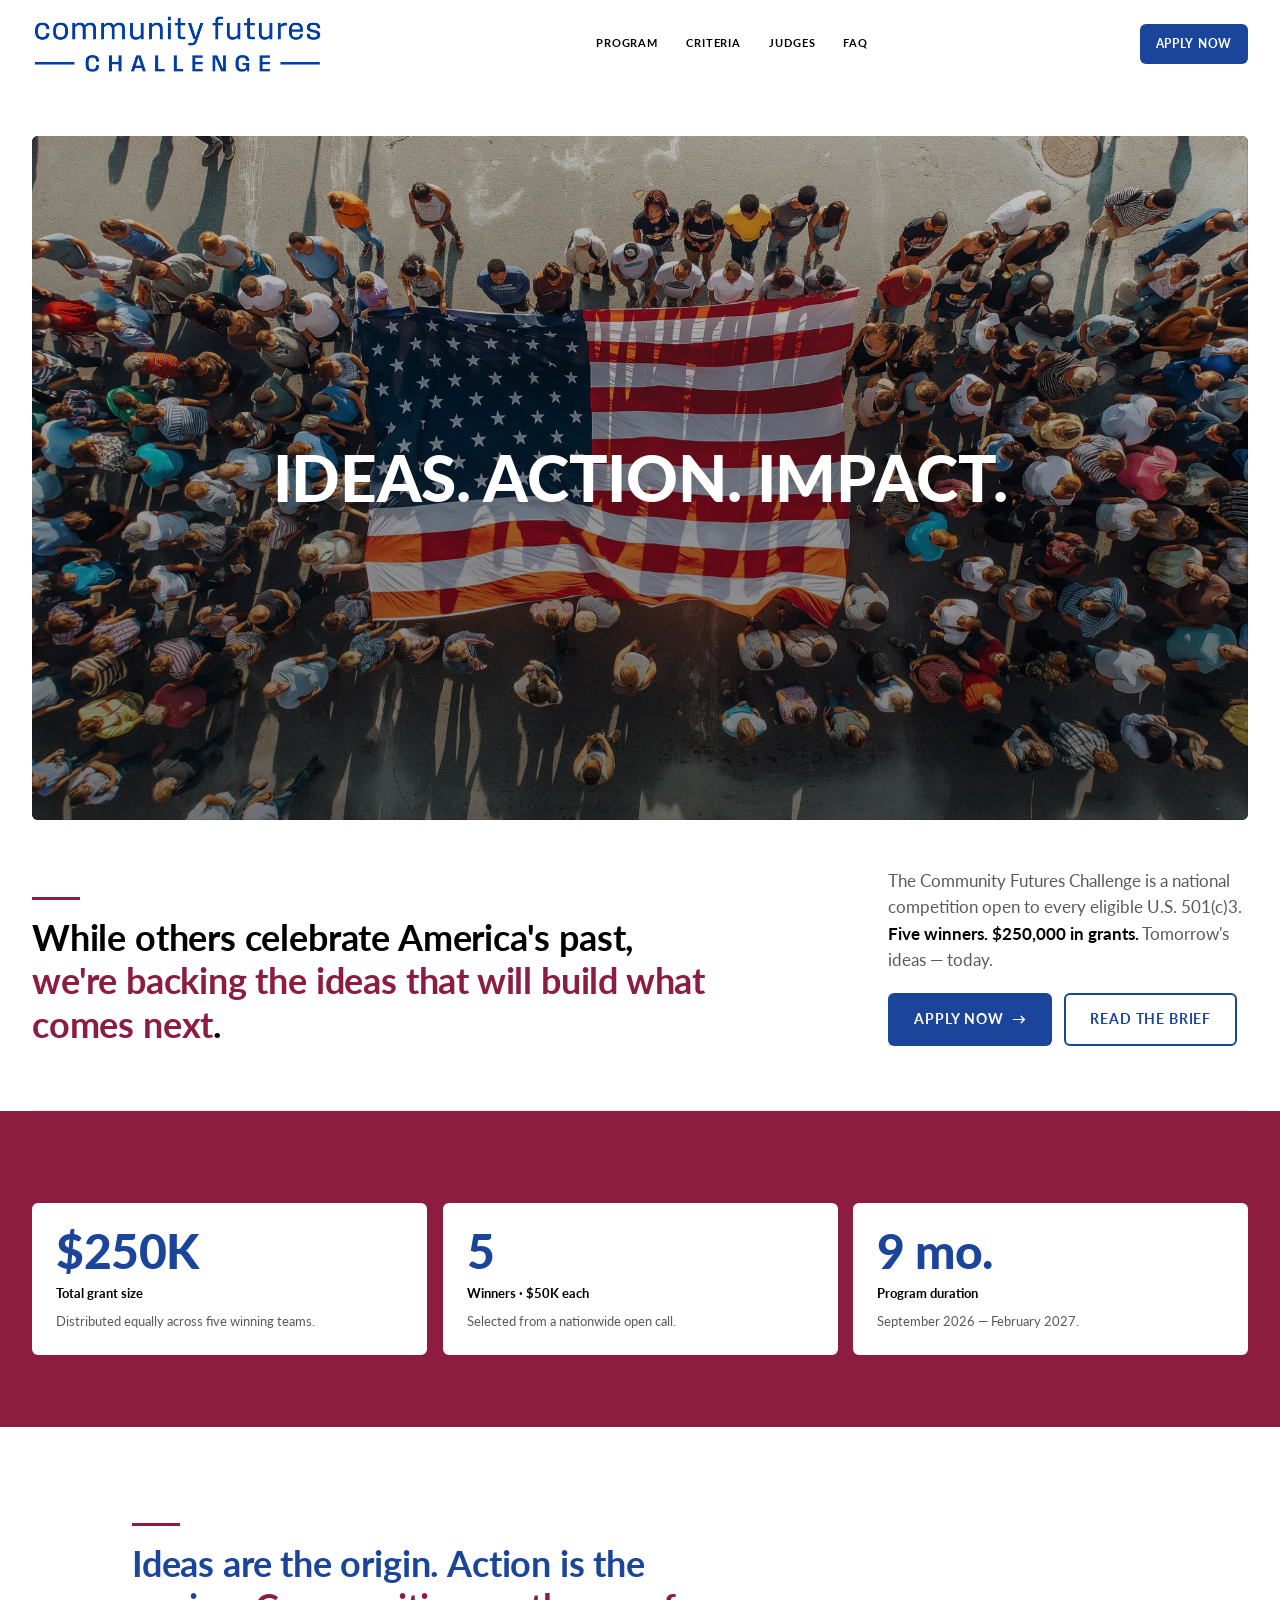
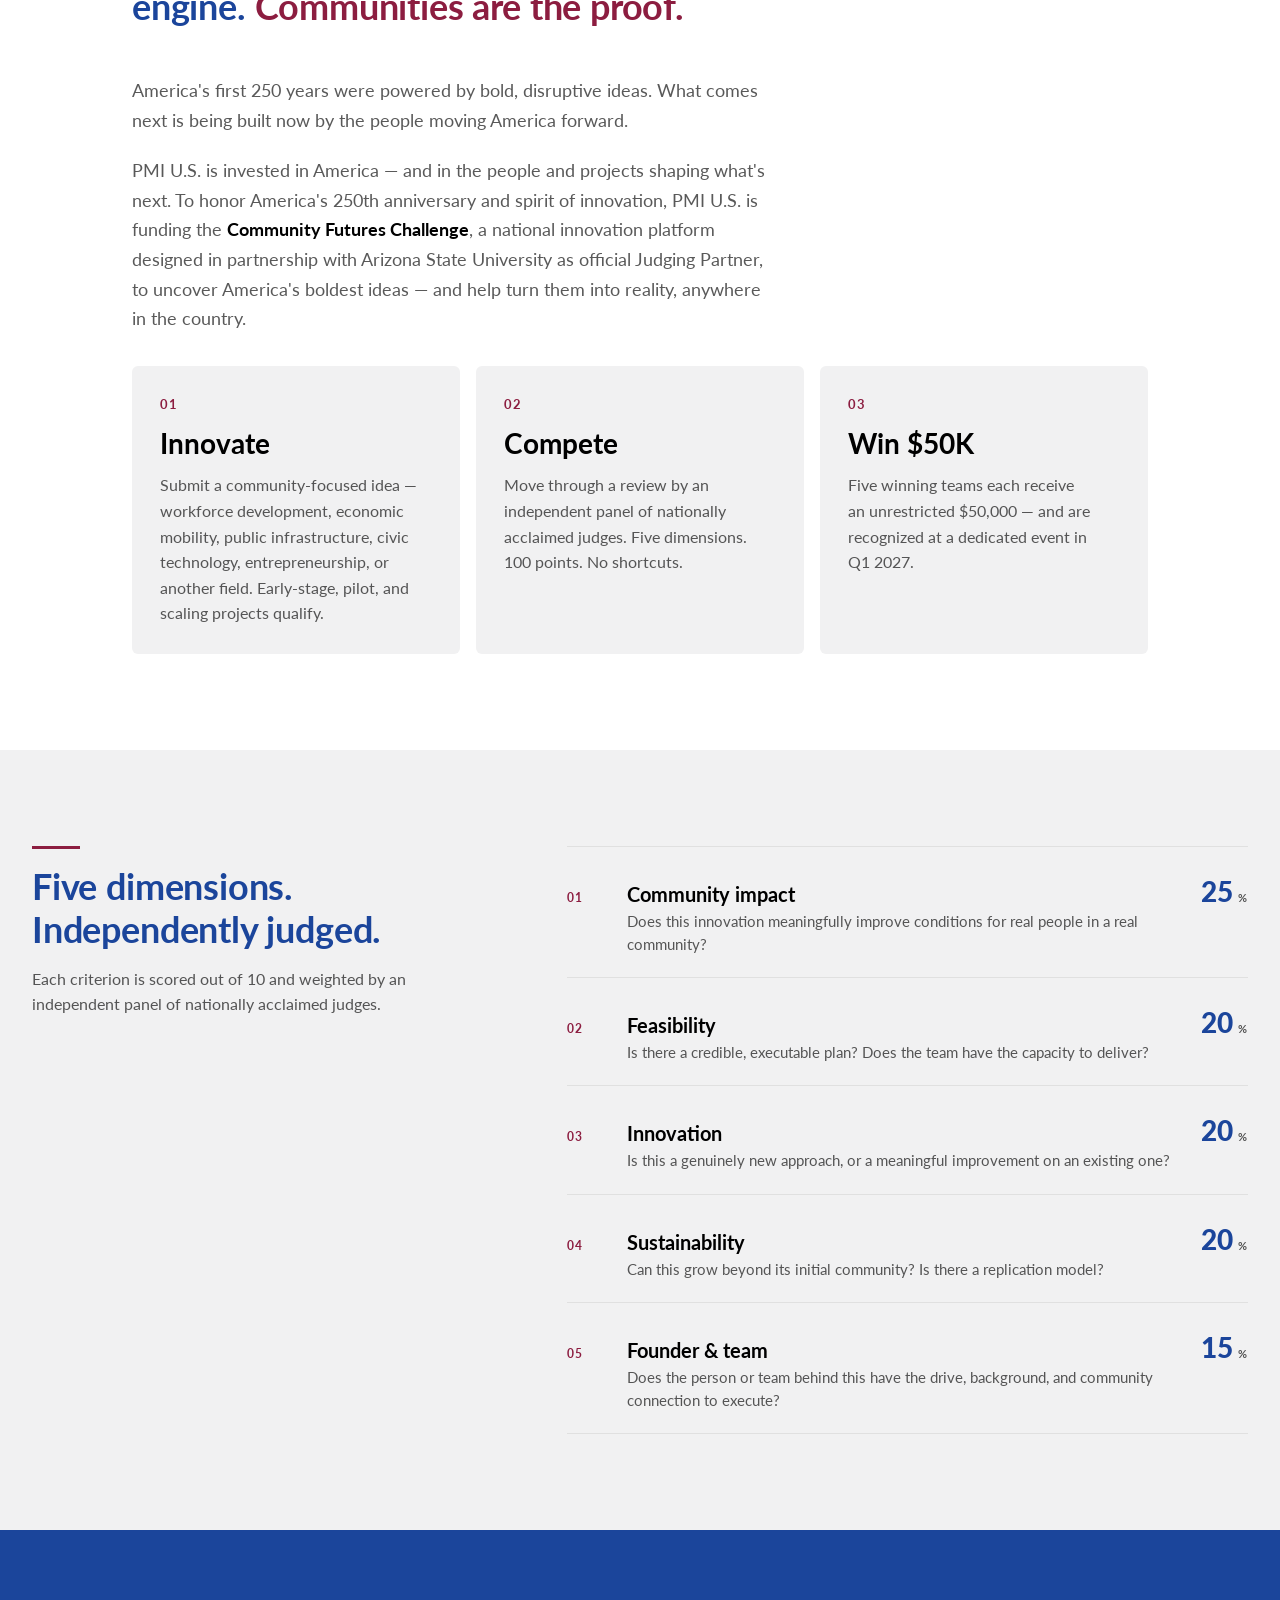
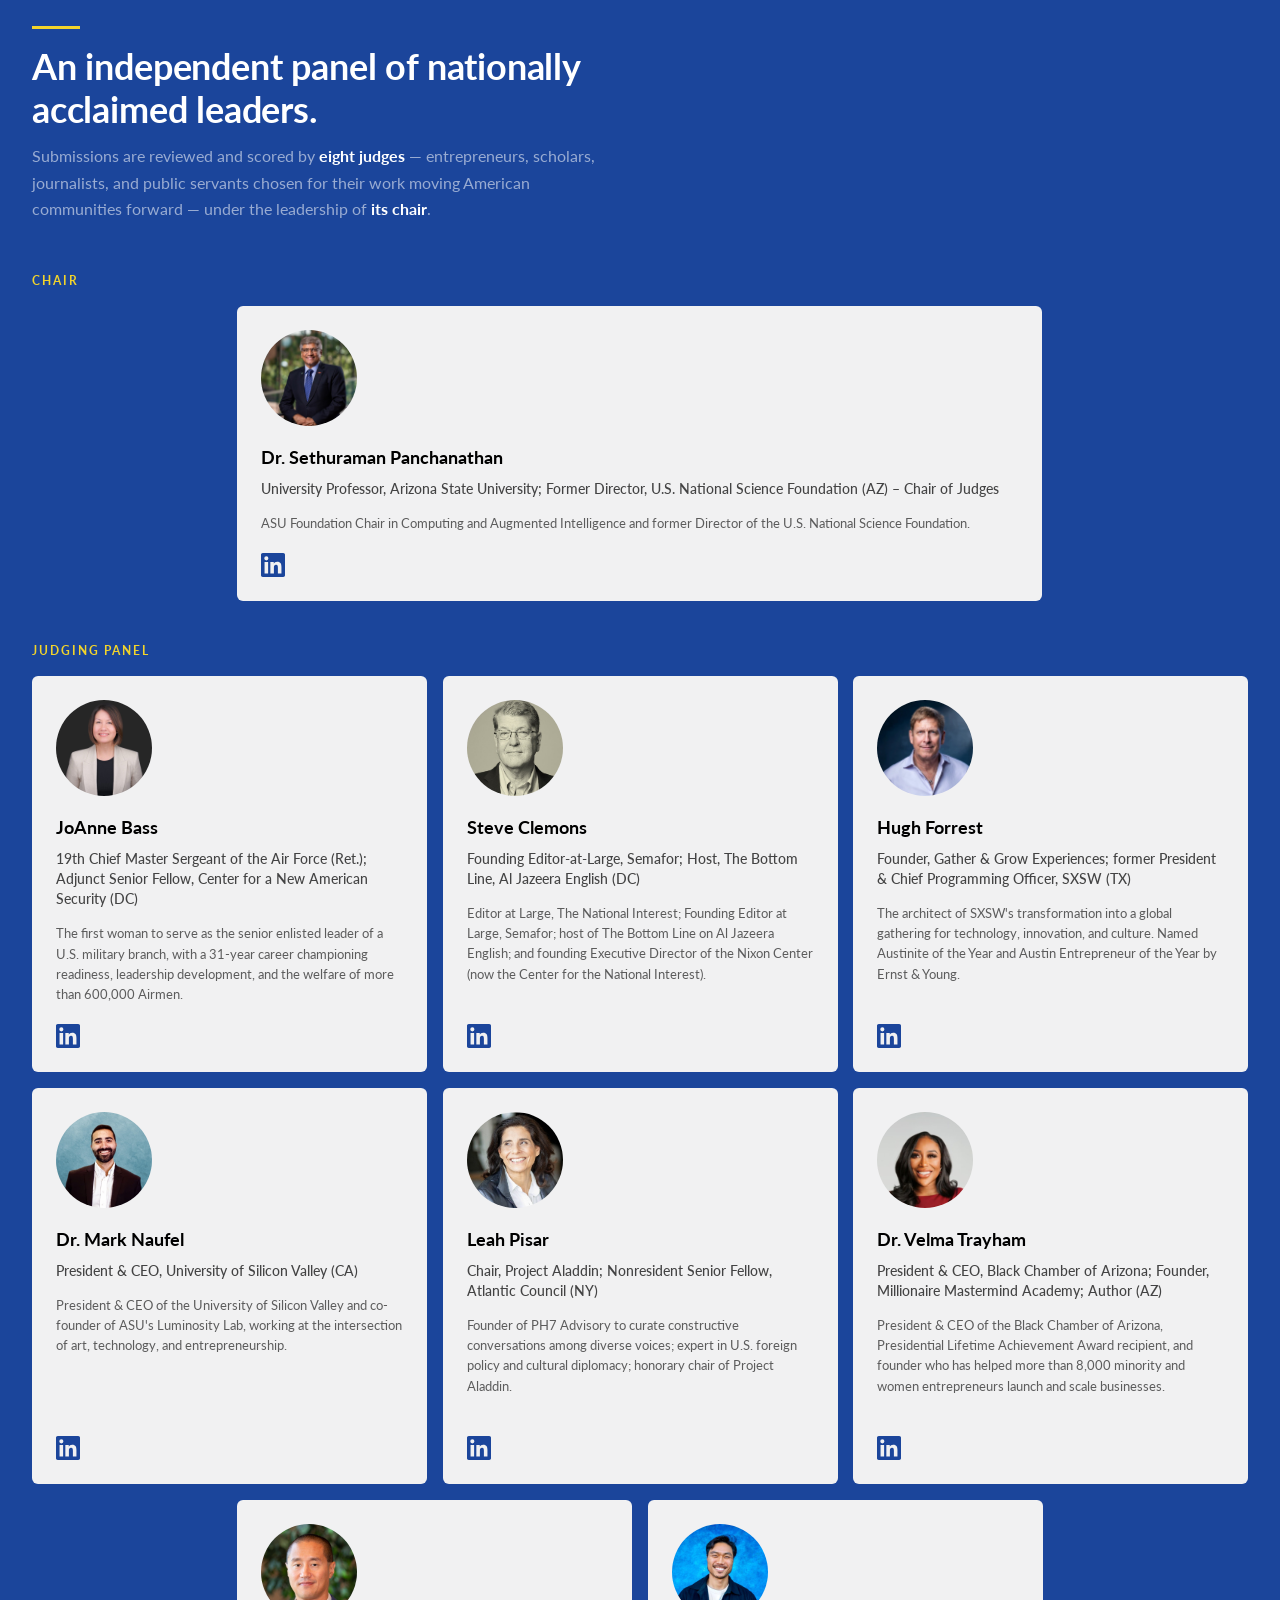
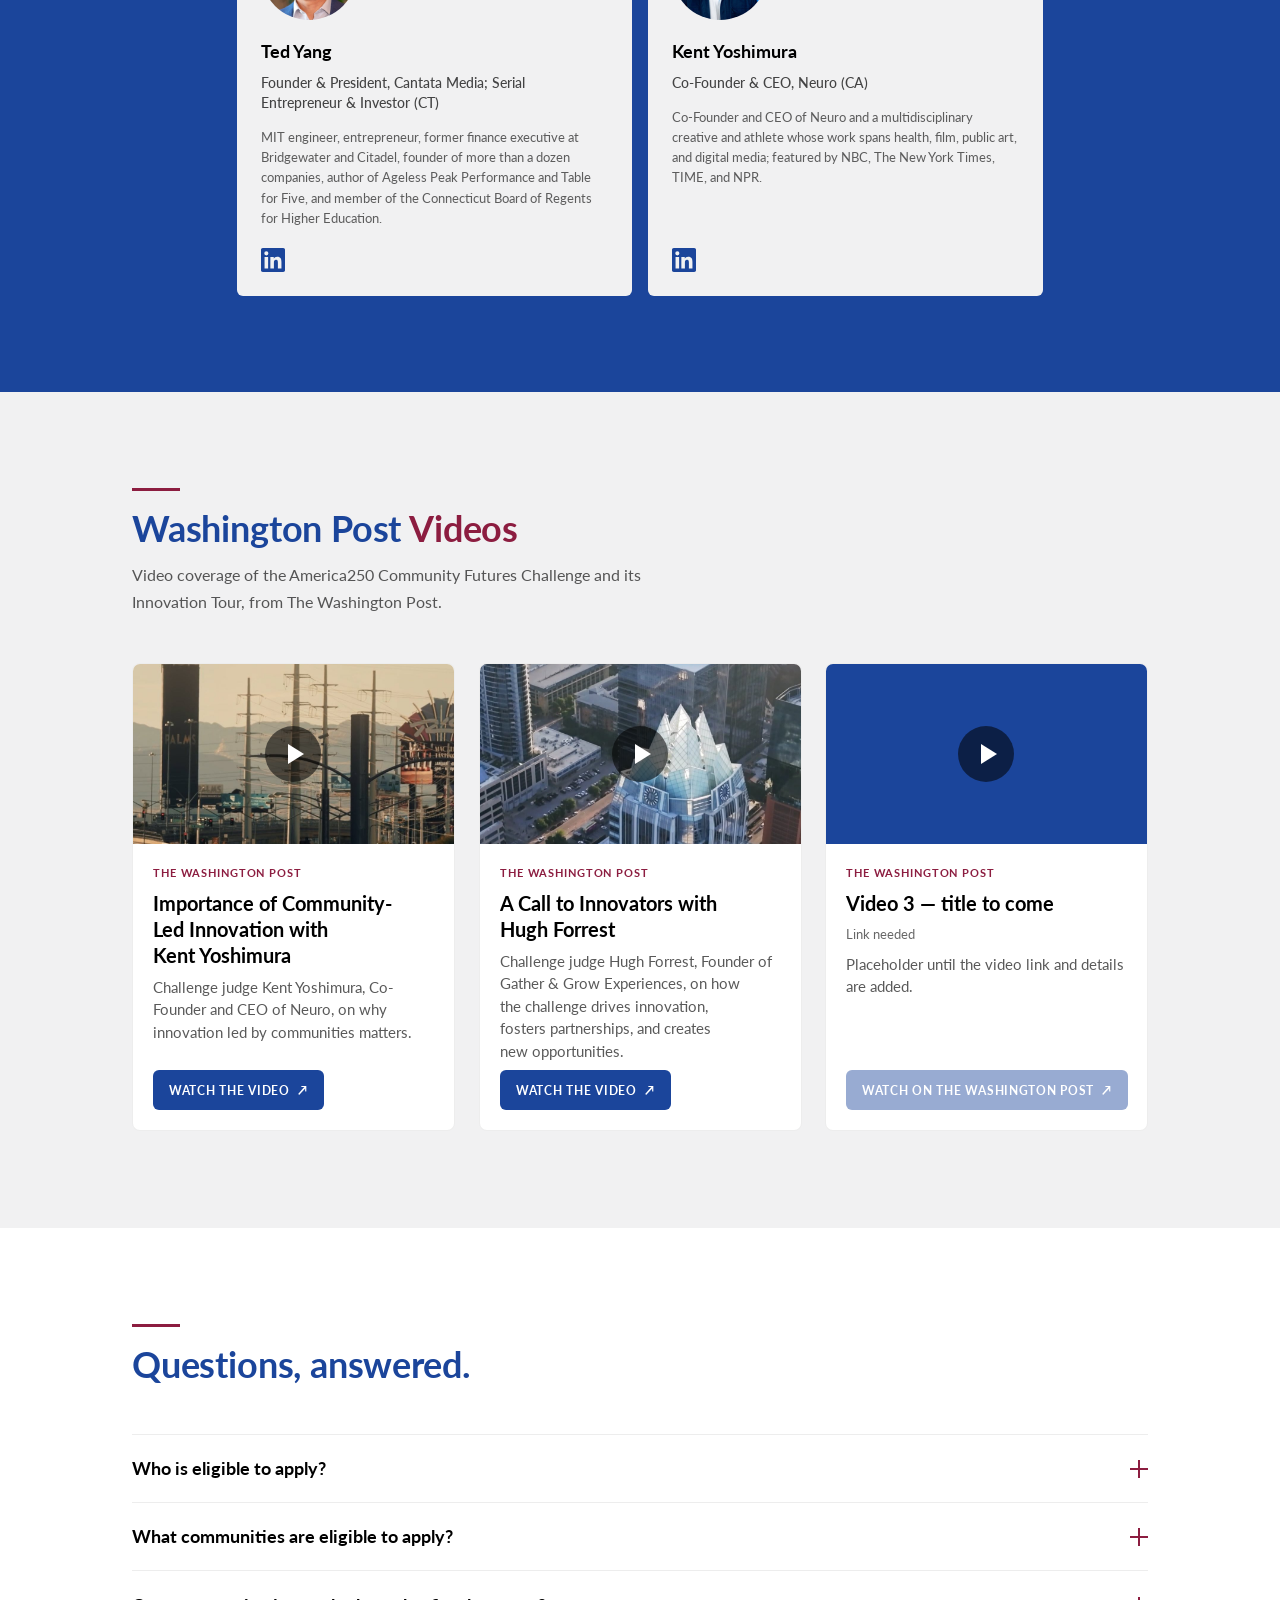
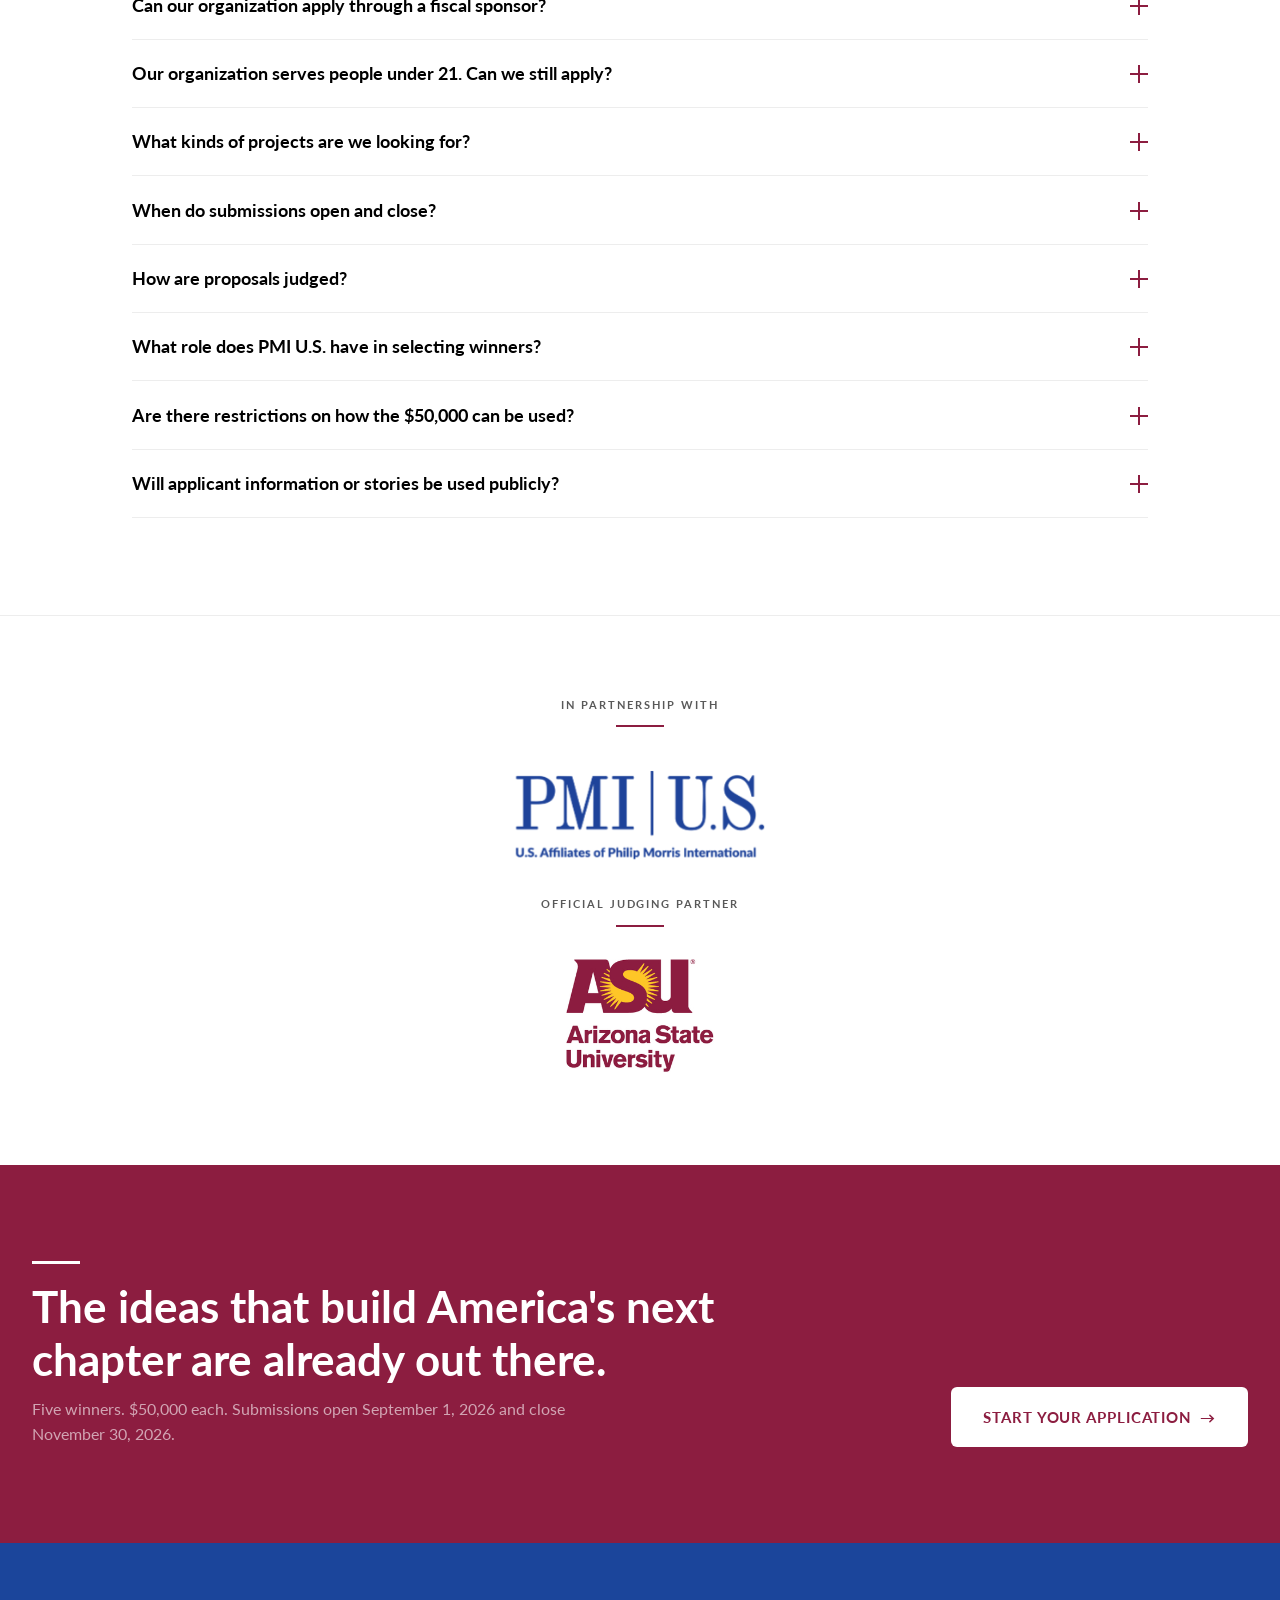
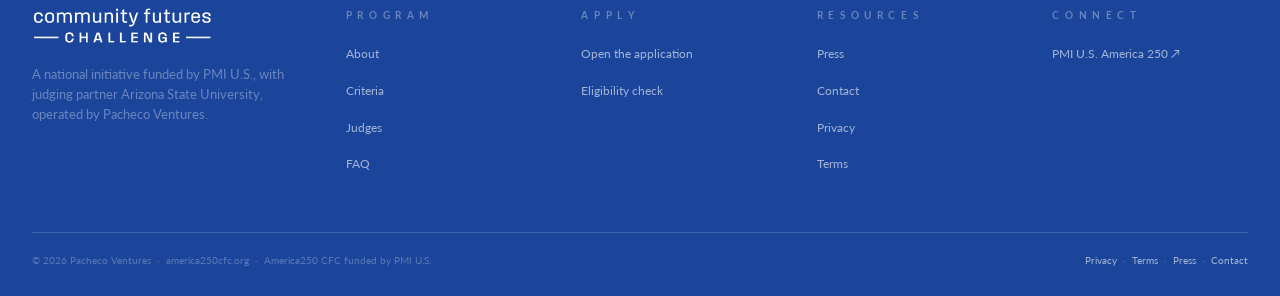
==== commit 85cc8738: "Homepage videos: title, description and thumbnail for the Hugh Forrest video Co-Authored-By: Claude " ====
--- a/index.html
+++ b/index.html
@@ -331,12 +331,11 @@
         </div>
       </article>
       <article class="video-card">
-        <a class="video-card__thumb" href="https://vimeo.com/1249501809" target="_blank" rel="noopener" aria-hidden="true" tabindex="-1"><span class="video-card__play"></span></a>
+        <a class="video-card__thumb" href="https://vimeo.com/1249501809" target="_blank" rel="noopener" aria-hidden="true" tabindex="-1"><img src="/assets/videos/hugh-forrest.jpg" alt="" width="1080" height="608" loading="lazy" /><span class="video-card__play"></span></a>
         <div class="video-card__body">
           <span class="eyebrow eyebrow--accent">The Washington Post</span>
-          <h3 class="video-card__title">Video 2 — title to come</h3>
-          <p class="video-card__meta">Title and description needed</p>
-          <p class="video-card__desc">Placeholder until the video's title and description are added.</p>
+          <h3 class="video-card__title">A Call to Innovators with Hugh Forrest</h3>
+          <p class="video-card__desc">Challenge judge Hugh Forrest, Founder of Gather &amp; Grow Experiences, on how the challenge drives innovation, fosters partnerships, and creates new opportunities.</p>
           <a class="btn btn--blue btn--sm" href="https://vimeo.com/1249501809" target="_blank" rel="noopener">Watch the video <span aria-hidden="true">↗</span></a>
         </div>
       </article>
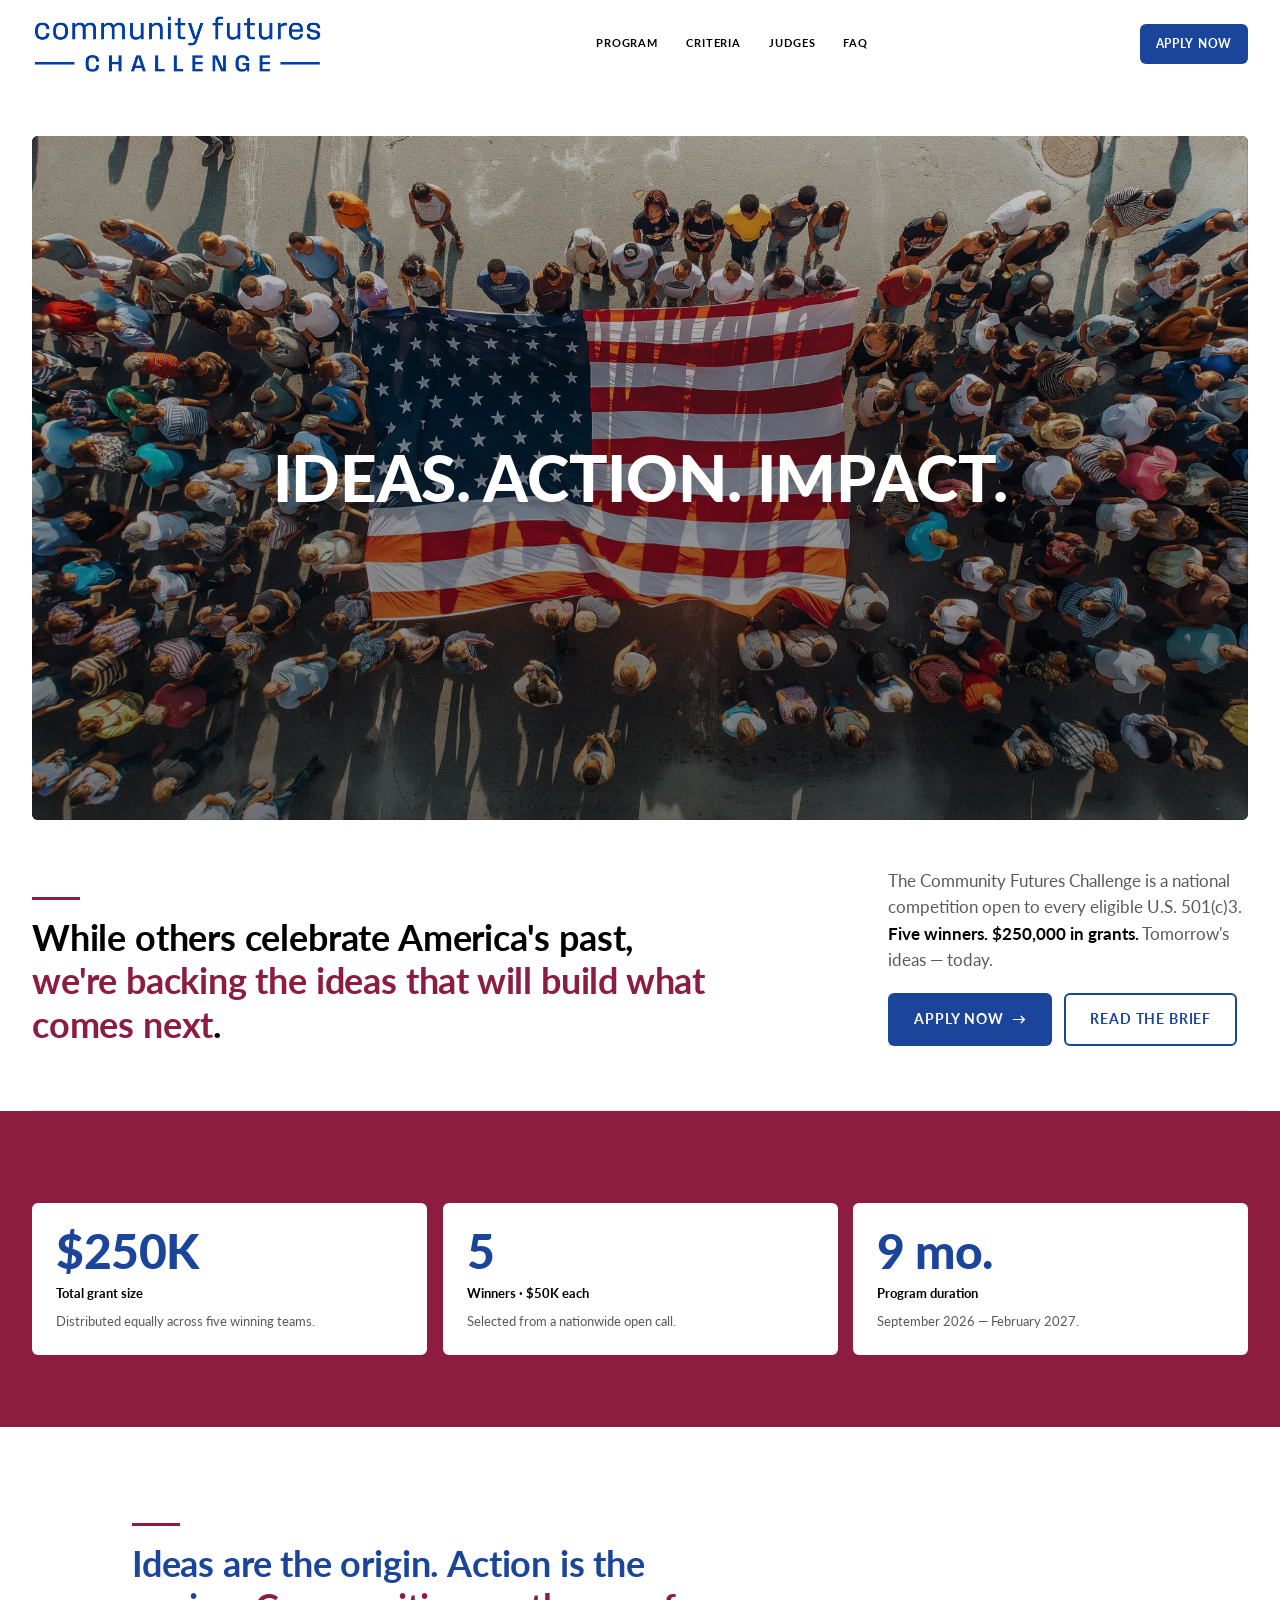
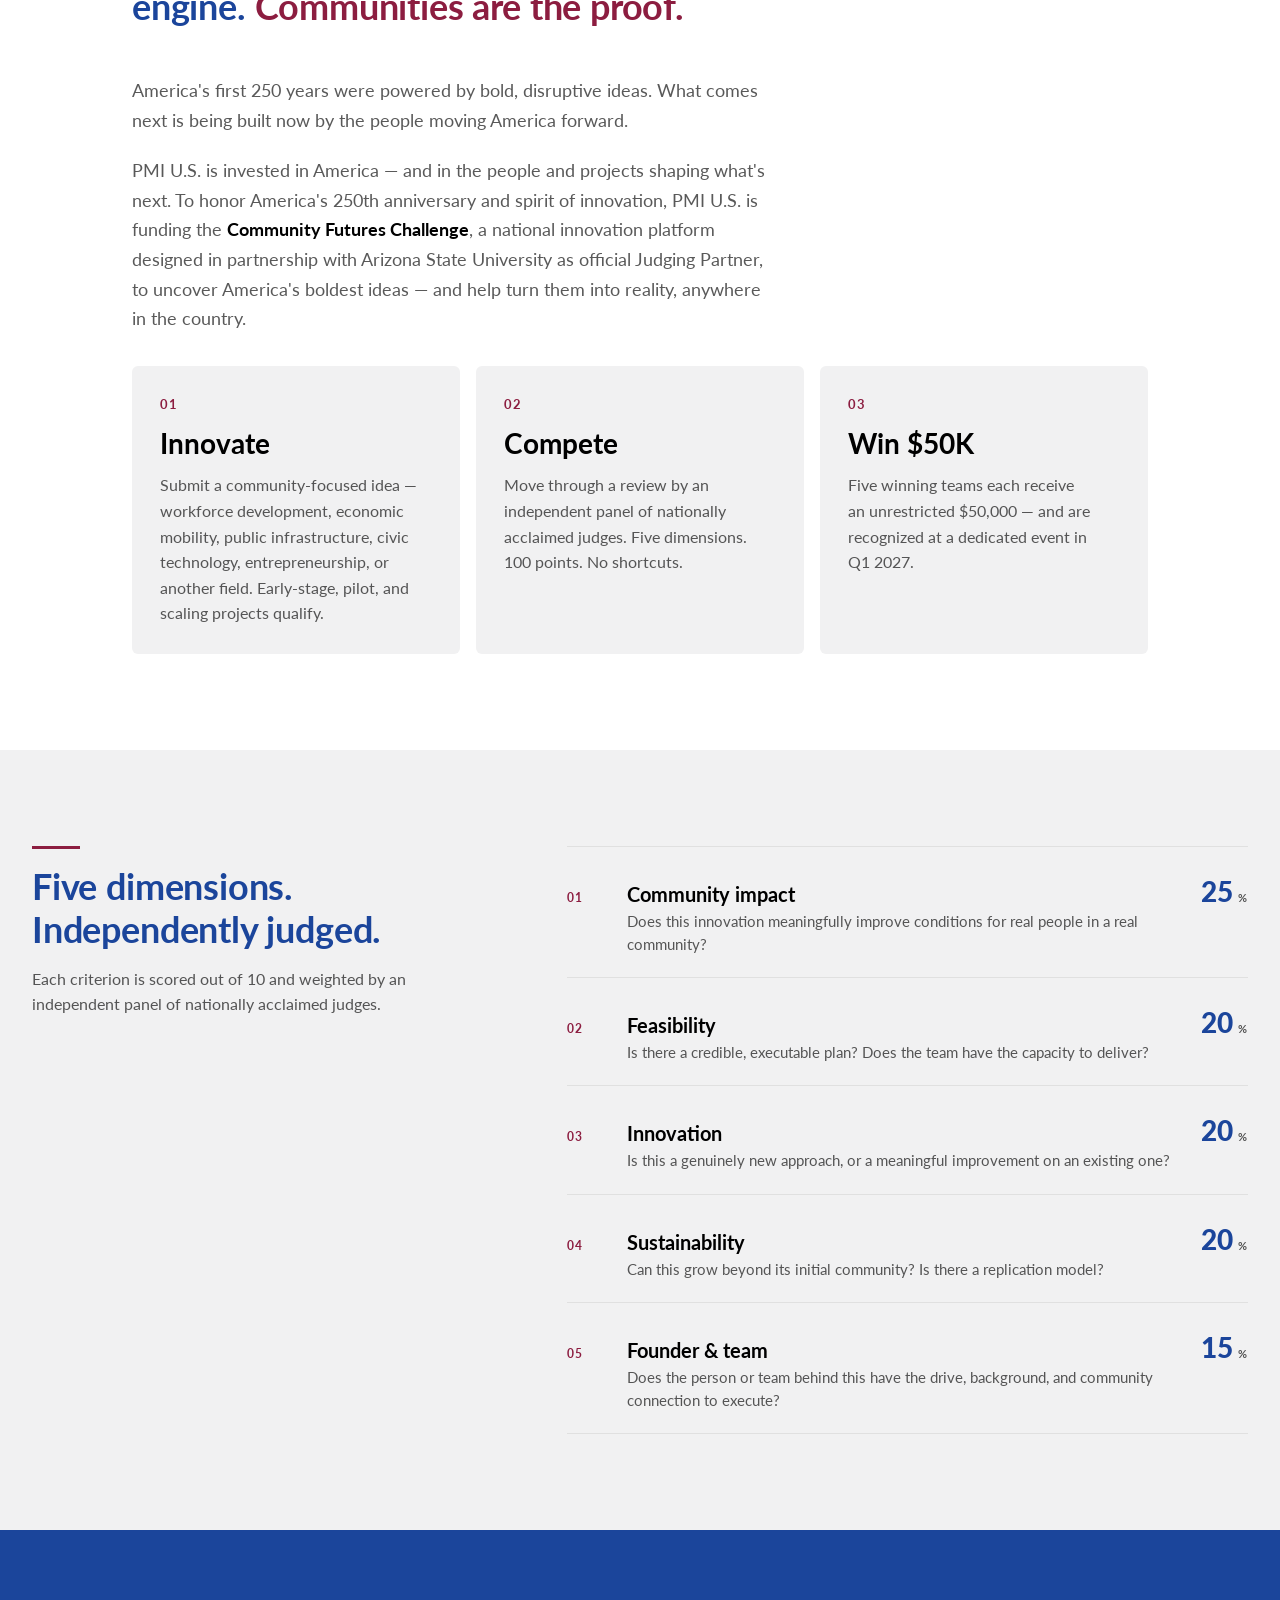
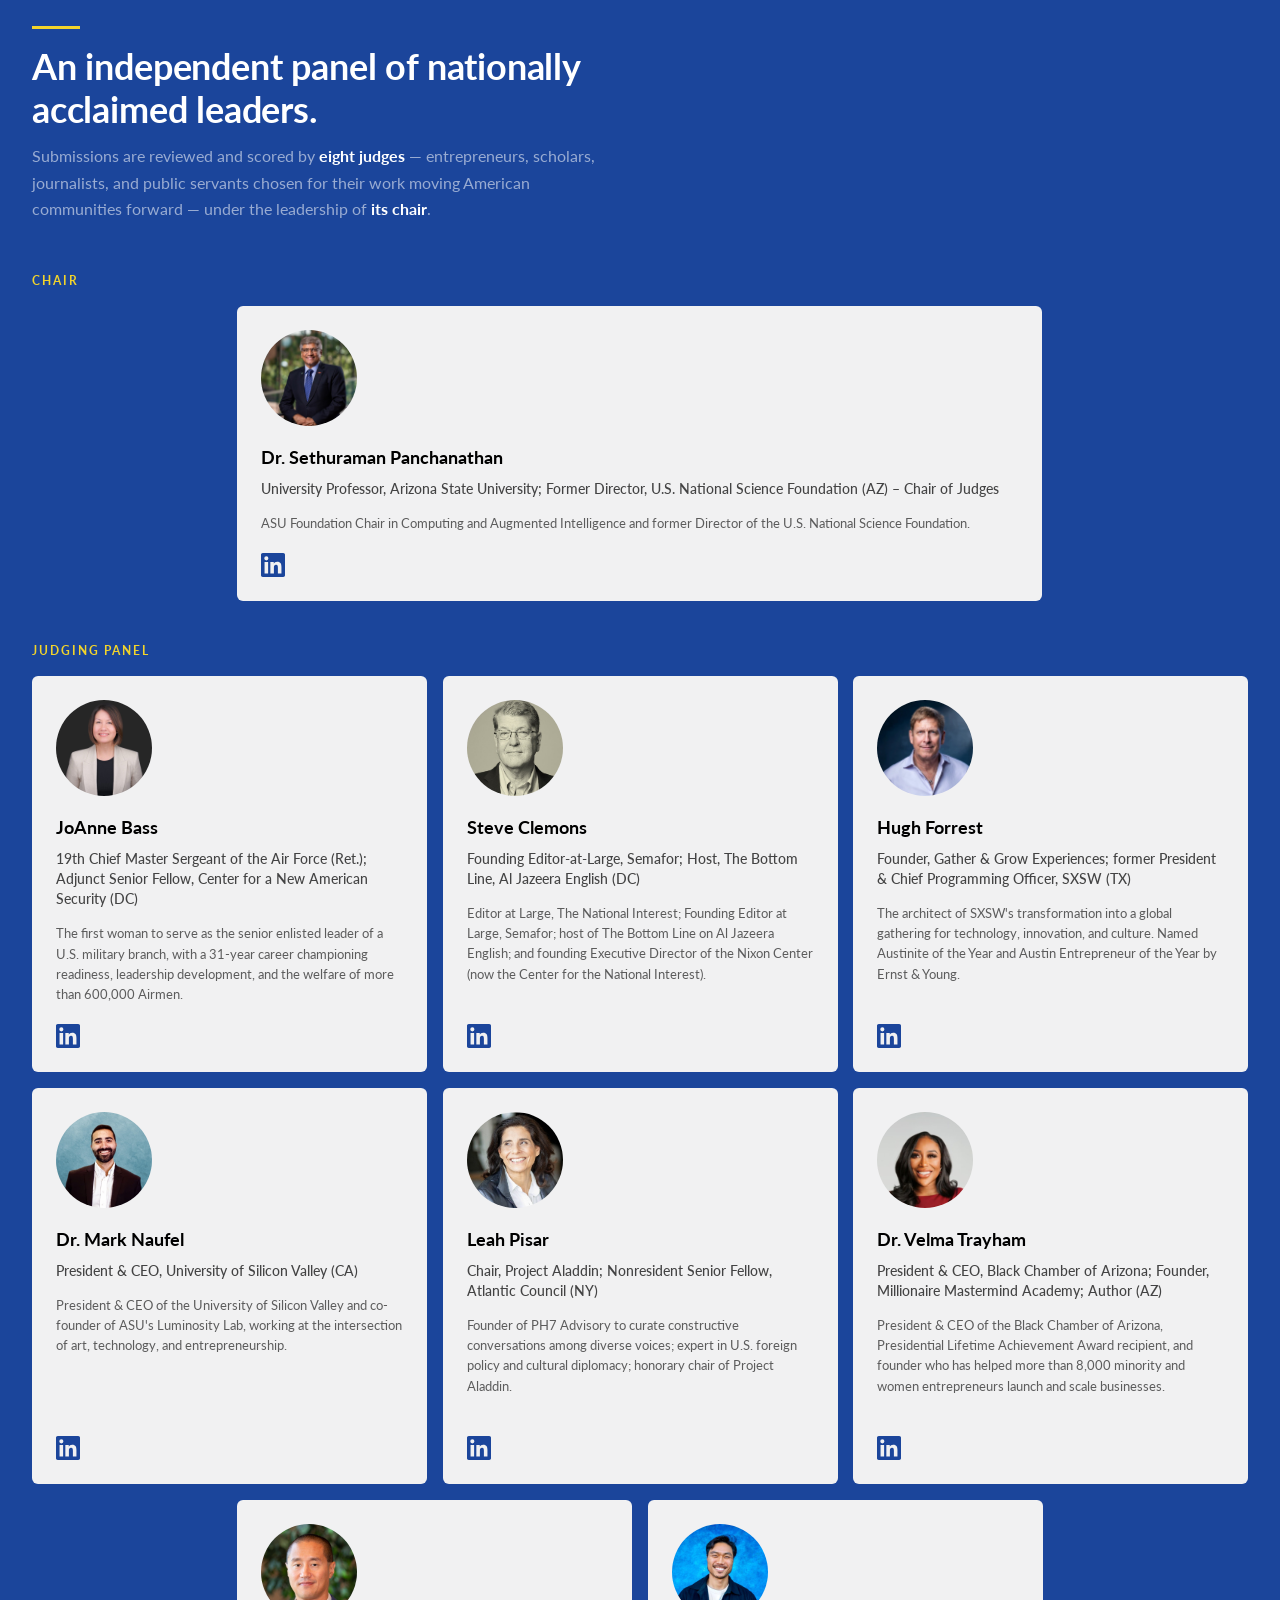
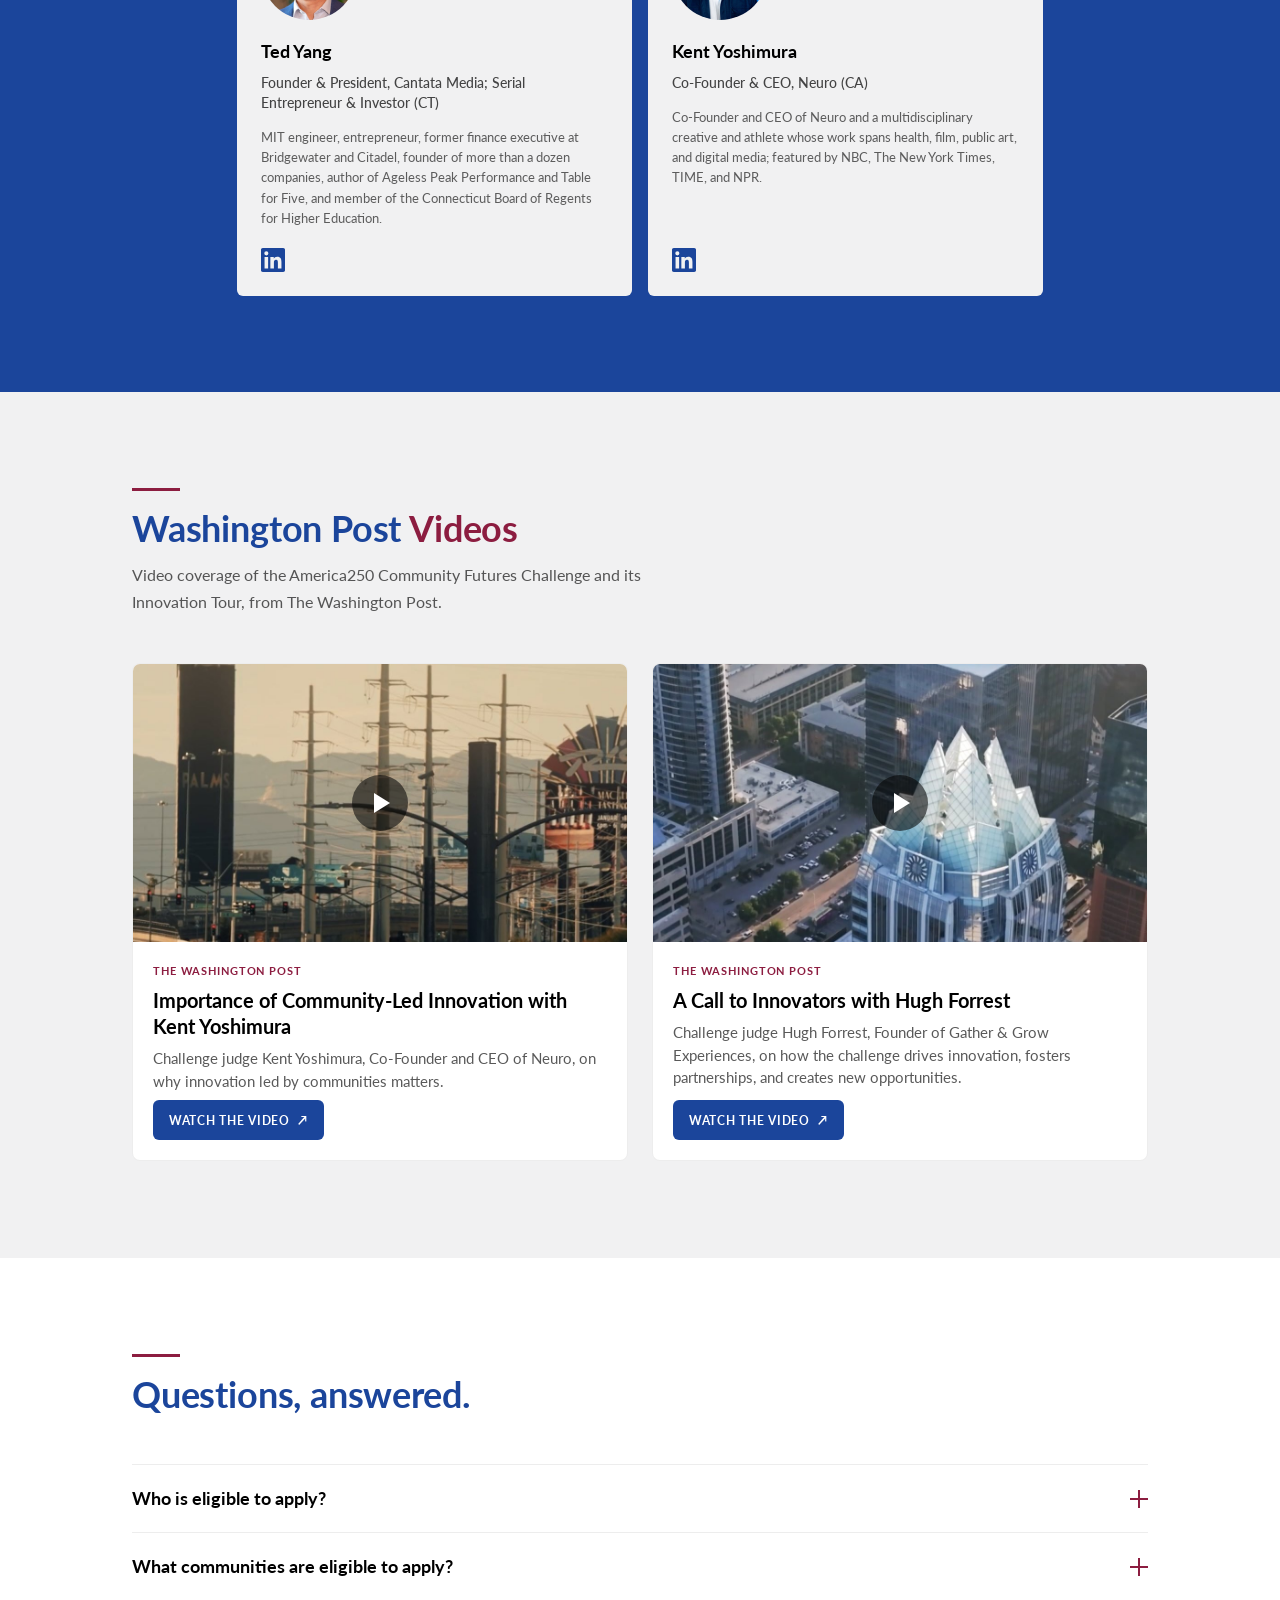
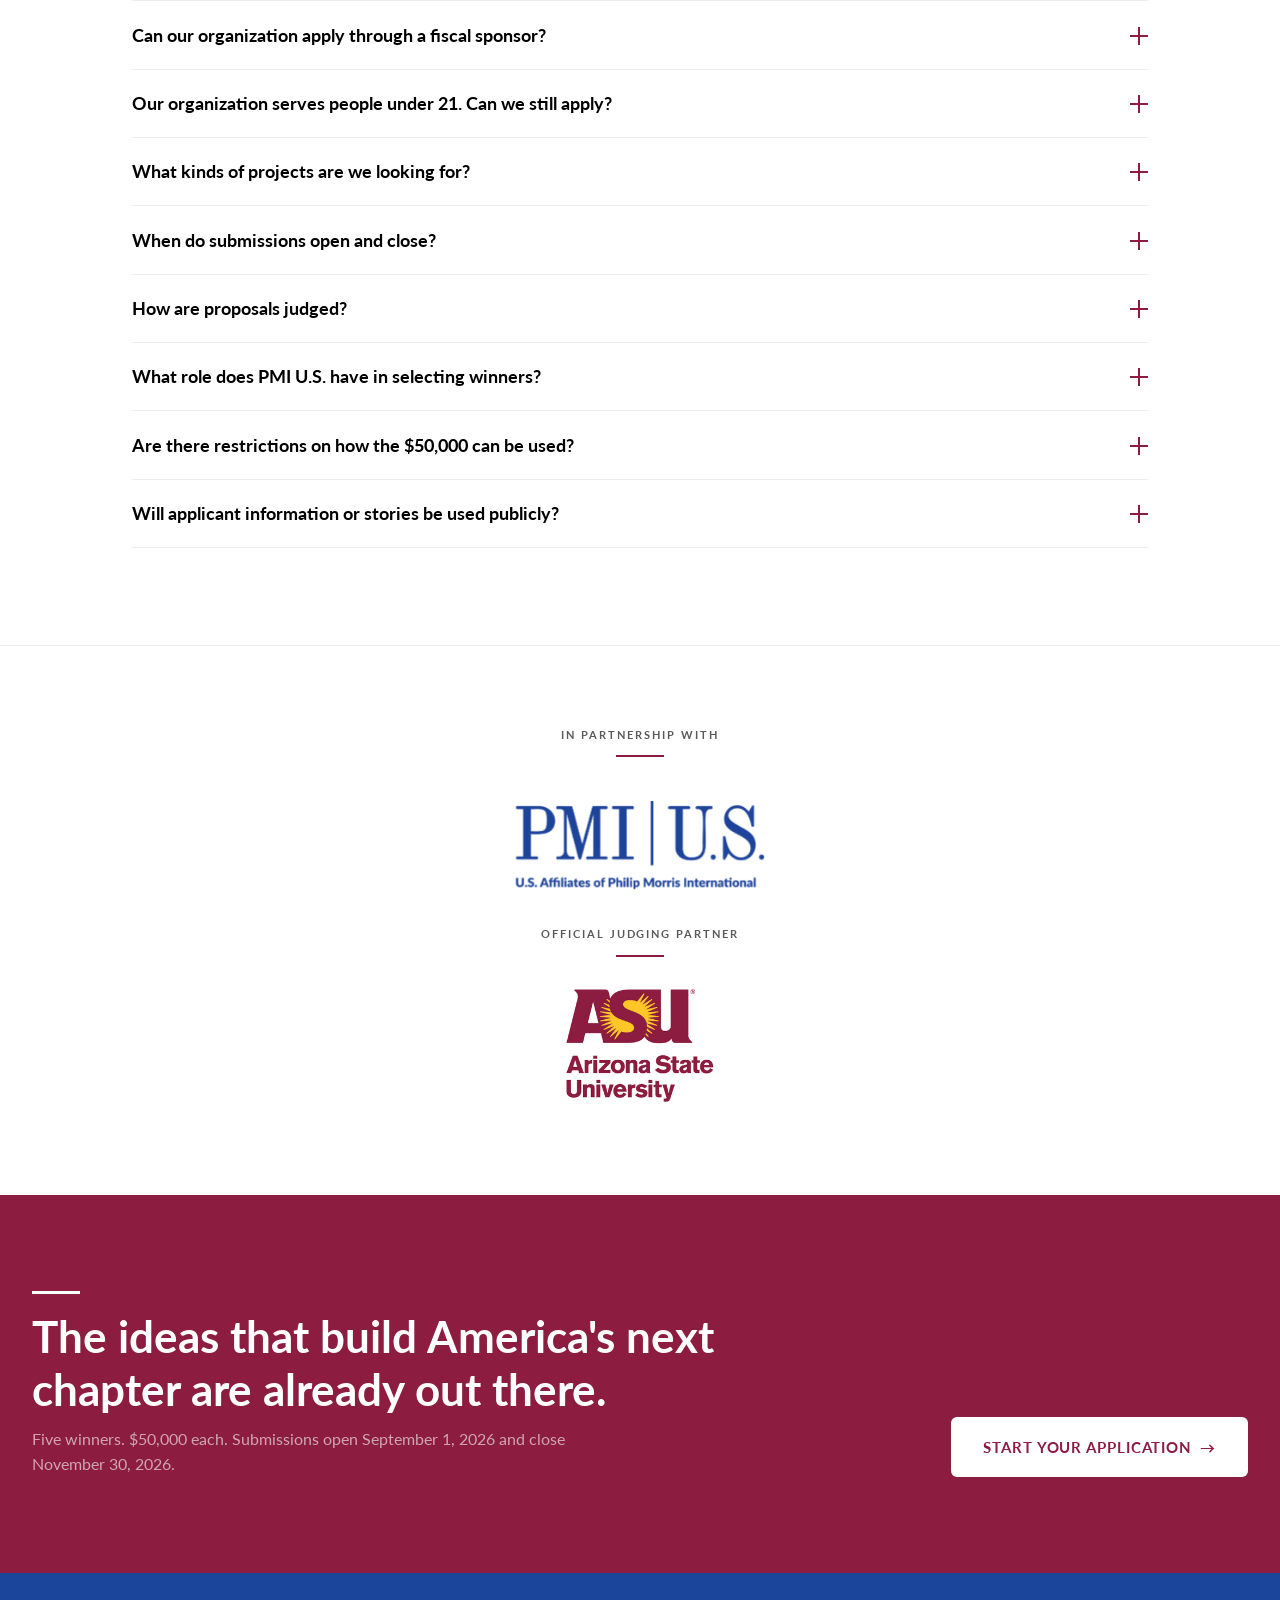
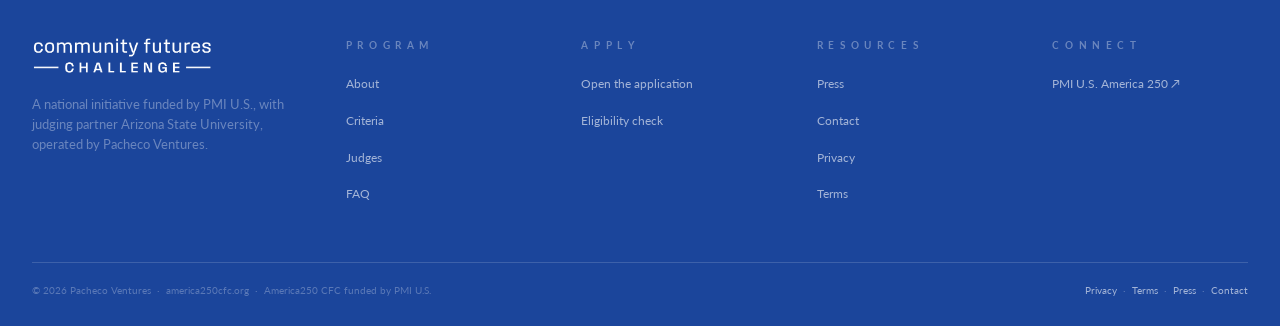
==== commit 1cc7b64b: "Homepage videos: two cards, sized to fill the row Co-Authored-By: Claude Fable 5.2 <noreply@anthropi" ====
--- a/index.html
+++ b/index.html
@@ -28,7 +28,7 @@
 <meta name="twitter:image" content="https://america250cfc.org/assets/og-image.jpg" />
 <link rel="preconnect" href="https://fonts.googleapis.com" />
 <link rel="preconnect" href="https://fonts.gstatic.com" crossorigin />
-<link rel="stylesheet" href="/styles.css?v=22" />
+<link rel="stylesheet" href="/styles.css?v=23" />
 <link rel="icon" type="image/svg+xml" href="/favicon.svg" />
 <link rel="canonical" href="https://america250cfc.org/" />
 <link rel="preload" as="image" href="/assets/hero-cfc.jpg" />
@@ -308,10 +308,8 @@
 </section>
 
 <!-- ============== WASHINGTON POST VIDEOS ==============
-     One .video-card per video. To fill a placeholder: set both hrefs to the
-     video's URL (card 1 shows the pattern), put a still in the thumb <img> (or leave
-     the blue panel), replace the title/meta/description text, and remove the
-     video-card--pending class. Pending cards keep their button disabled. -->
+     One .video-card per video. To add another, copy a card and change both
+     hrefs, the thumbnail under /assets/videos/ (16:9), title and description. -->
 <section id="wapo-videos" class="section section--gray">
   <div class="container container--narrow">
     <div class="section__head reveal">
@@ -337,16 +335,6 @@
           <h3 class="video-card__title">A Call to Innovators with Hugh Forrest</h3>
           <p class="video-card__desc">Challenge judge Hugh Forrest, Founder of Gather &amp; Grow Experiences, on how the challenge drives innovation, fosters partnerships, and creates new opportunities.</p>
           <a class="btn btn--blue btn--sm" href="https://vimeo.com/1249501809" target="_blank" rel="noopener">Watch the video <span aria-hidden="true">↗</span></a>
-        </div>
-      </article>
-      <article class="video-card video-card--pending">
-        <div class="video-card__thumb" aria-hidden="true"><span class="video-card__play"></span></div>
-        <div class="video-card__body">
-          <span class="eyebrow eyebrow--accent">The Washington Post</span>
-          <h3 class="video-card__title">Video 3 — title to come</h3>
-          <p class="video-card__meta">Link needed</p>
-          <p class="video-card__desc">Placeholder until the video link and details are added.</p>
-          <a class="btn btn--blue btn--sm" href="#" aria-disabled="true" tabindex="-1">Watch on The Washington Post <span aria-hidden="true">↗</span></a>
         </div>
       </article>
     </div>
--- a/styles.css
+++ b/styles.css
@@ -820,7 +820,7 @@
 }
 .video-grid {
   display: grid;
-  grid-template-columns: repeat(auto-fill, minmax(min(100%, 300px), 1fr));
+  grid-template-columns: repeat(auto-fit, minmax(min(100%, 300px), 1fr));
   gap: 24px;
   margin-top: 40px;
 }
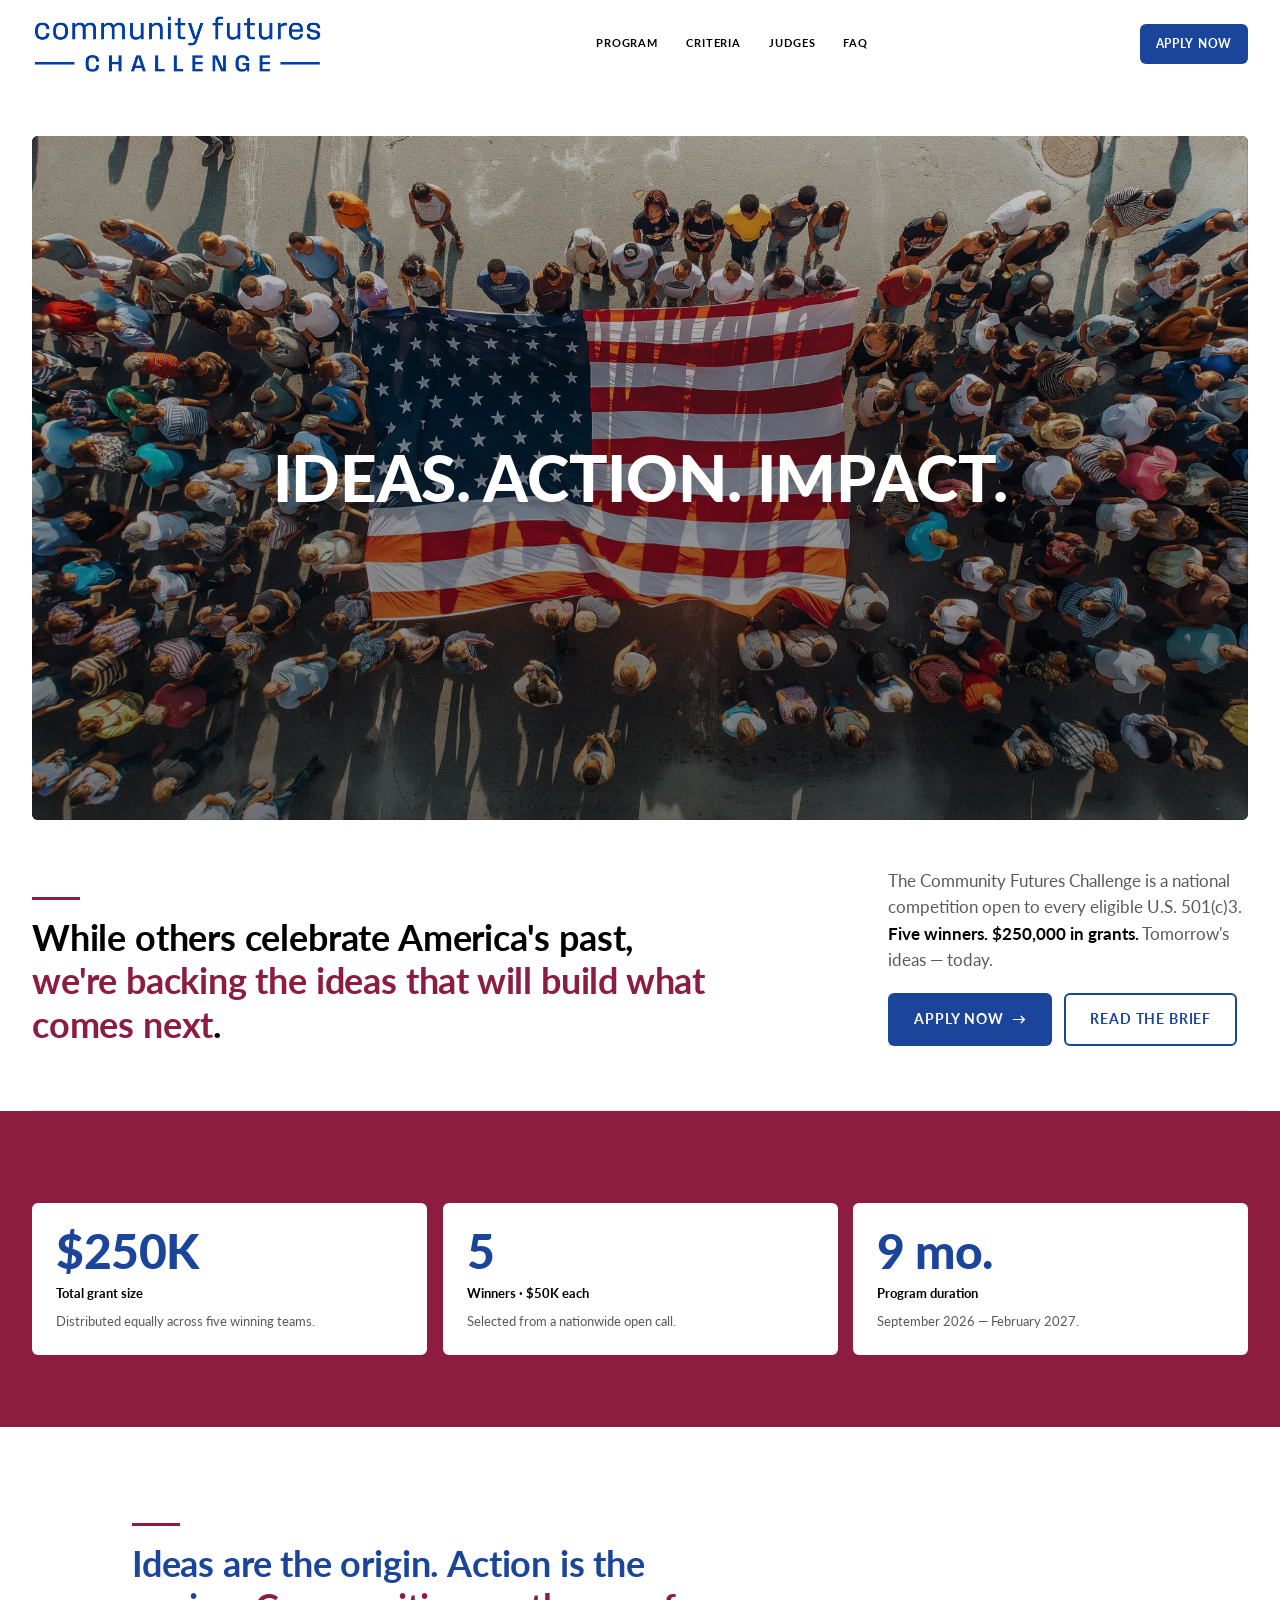
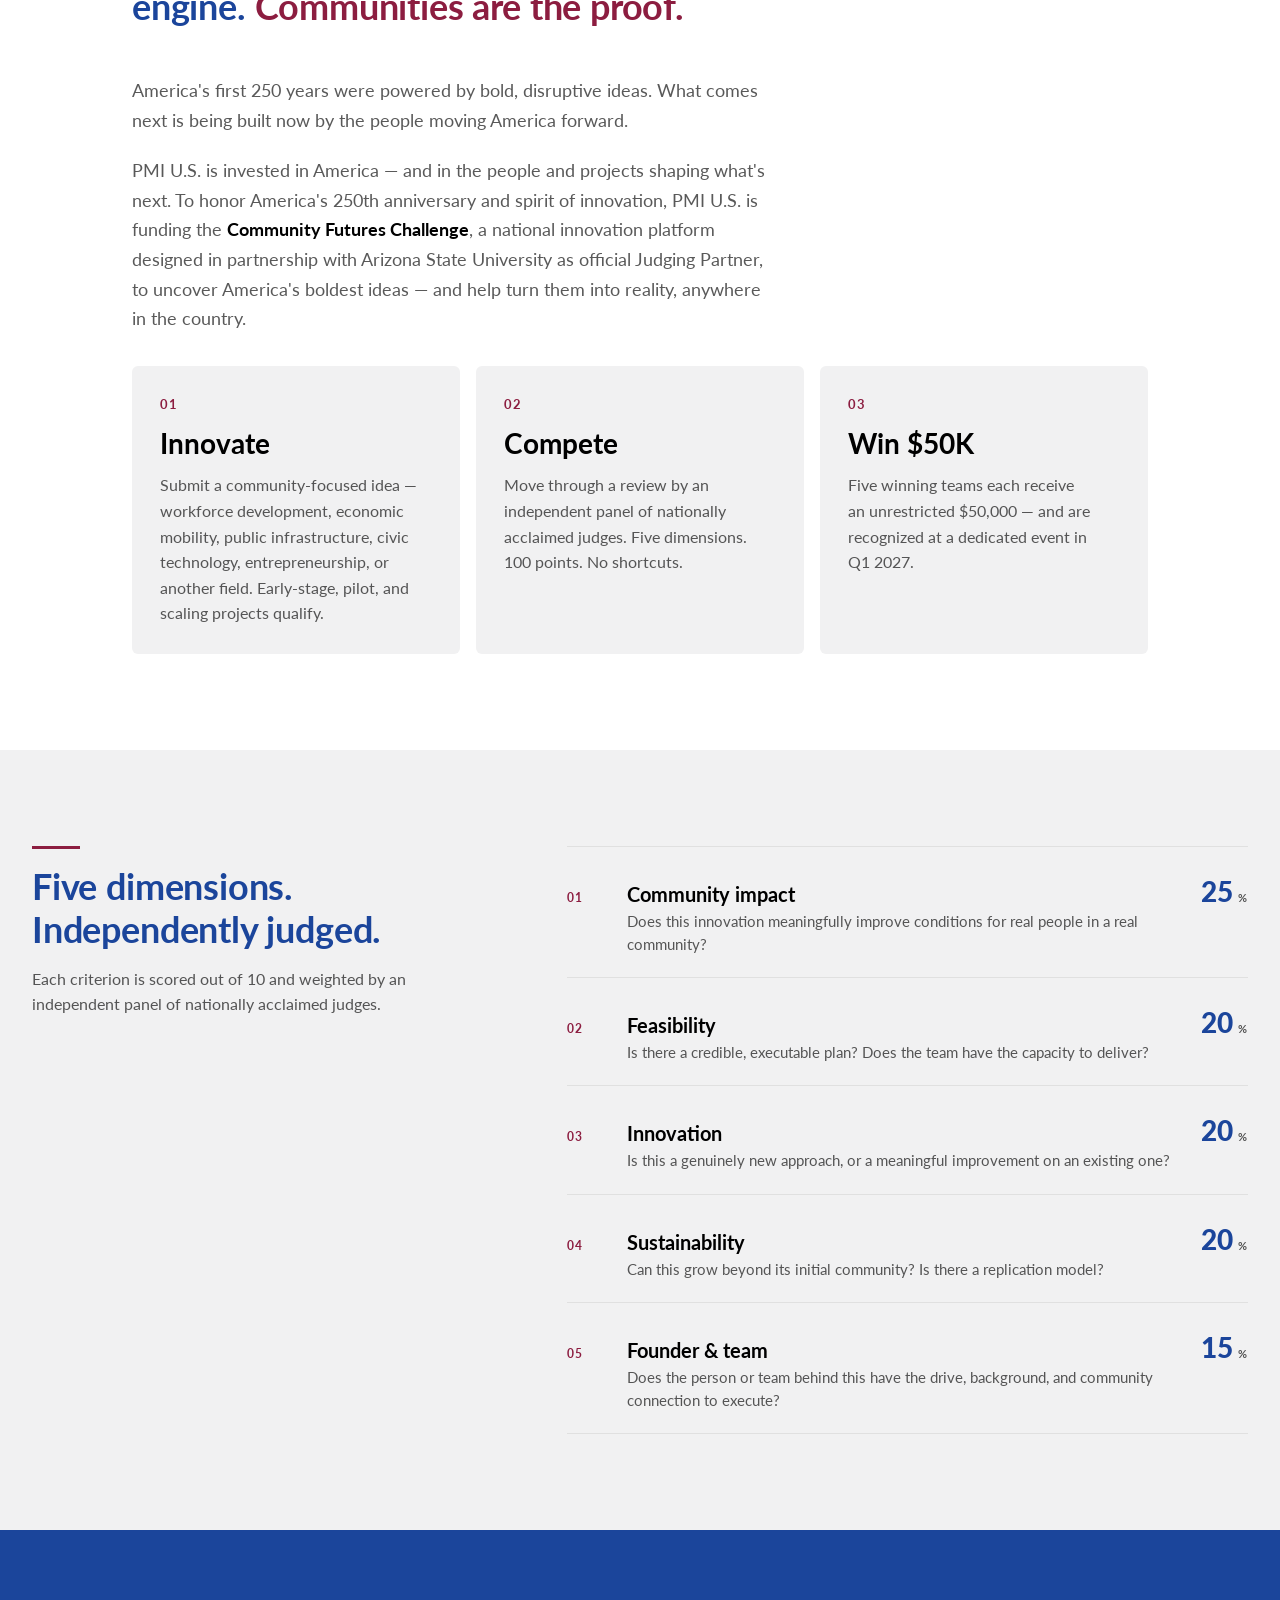
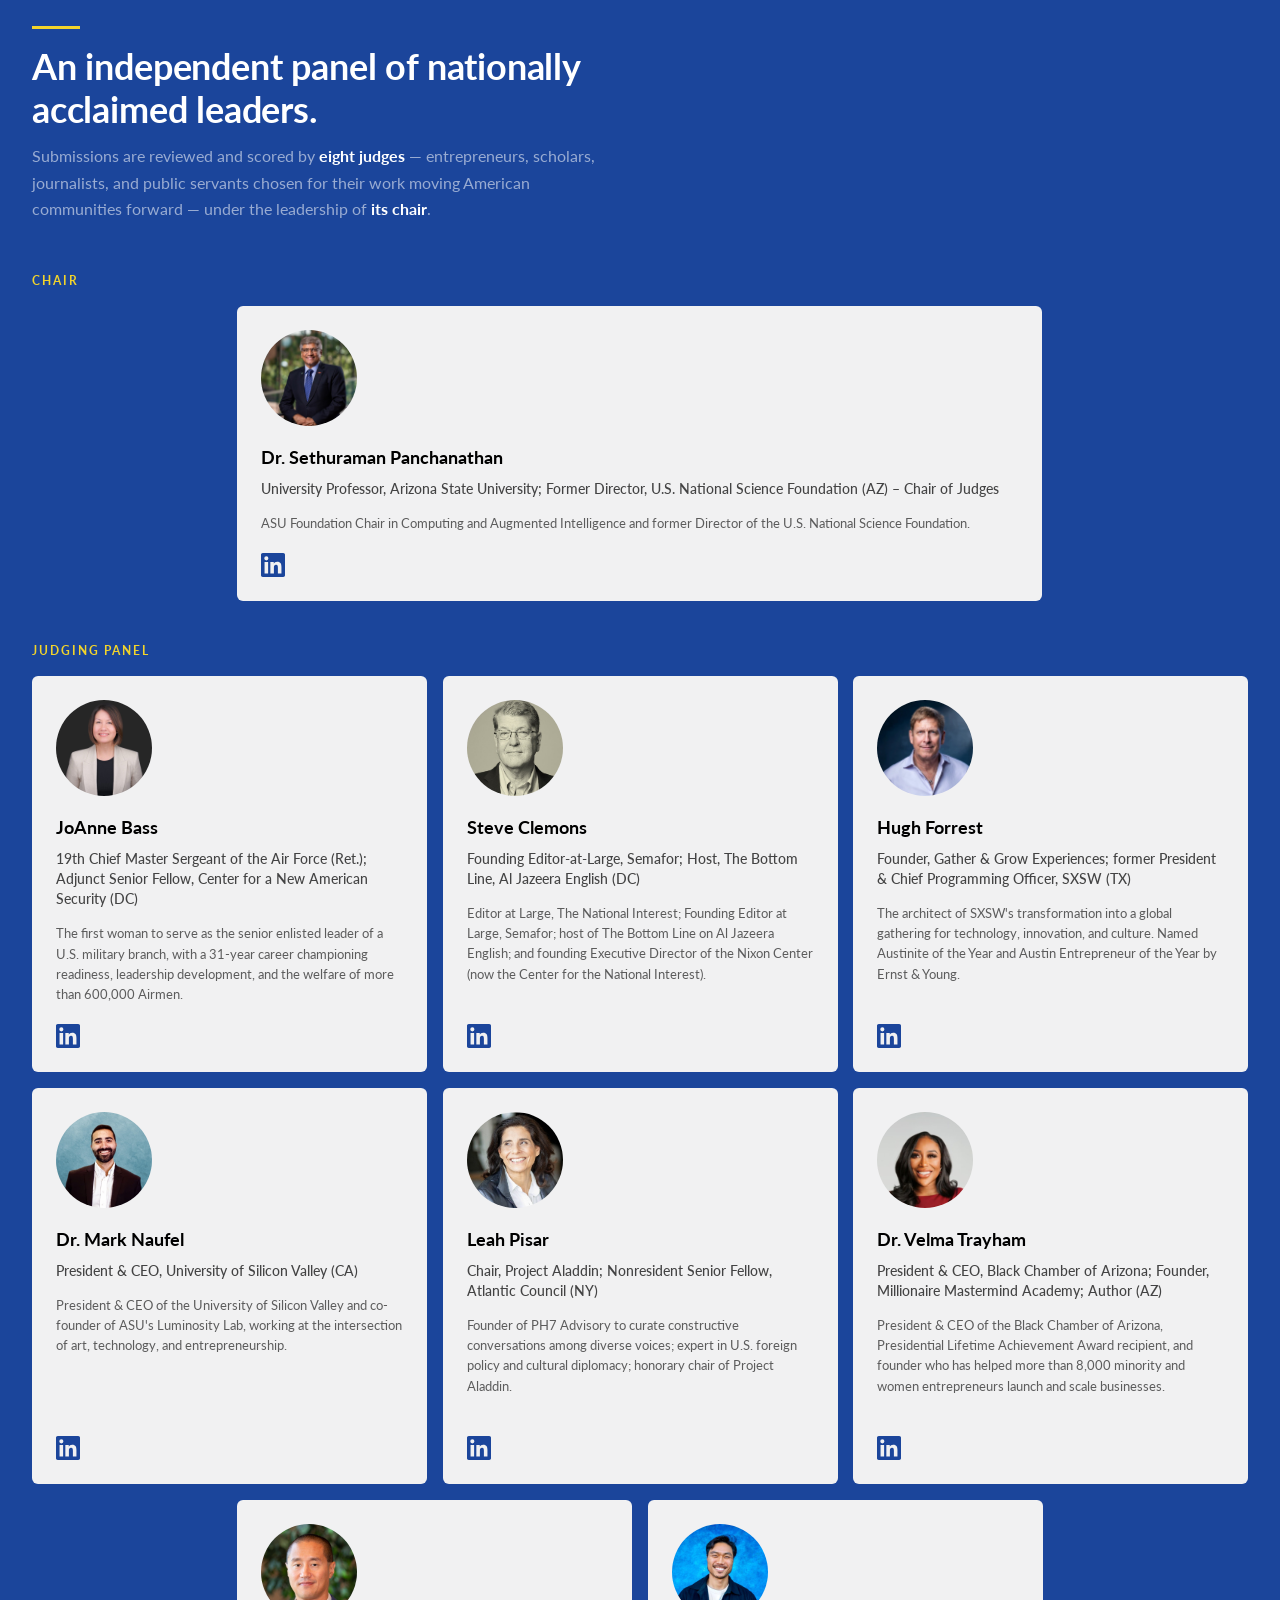
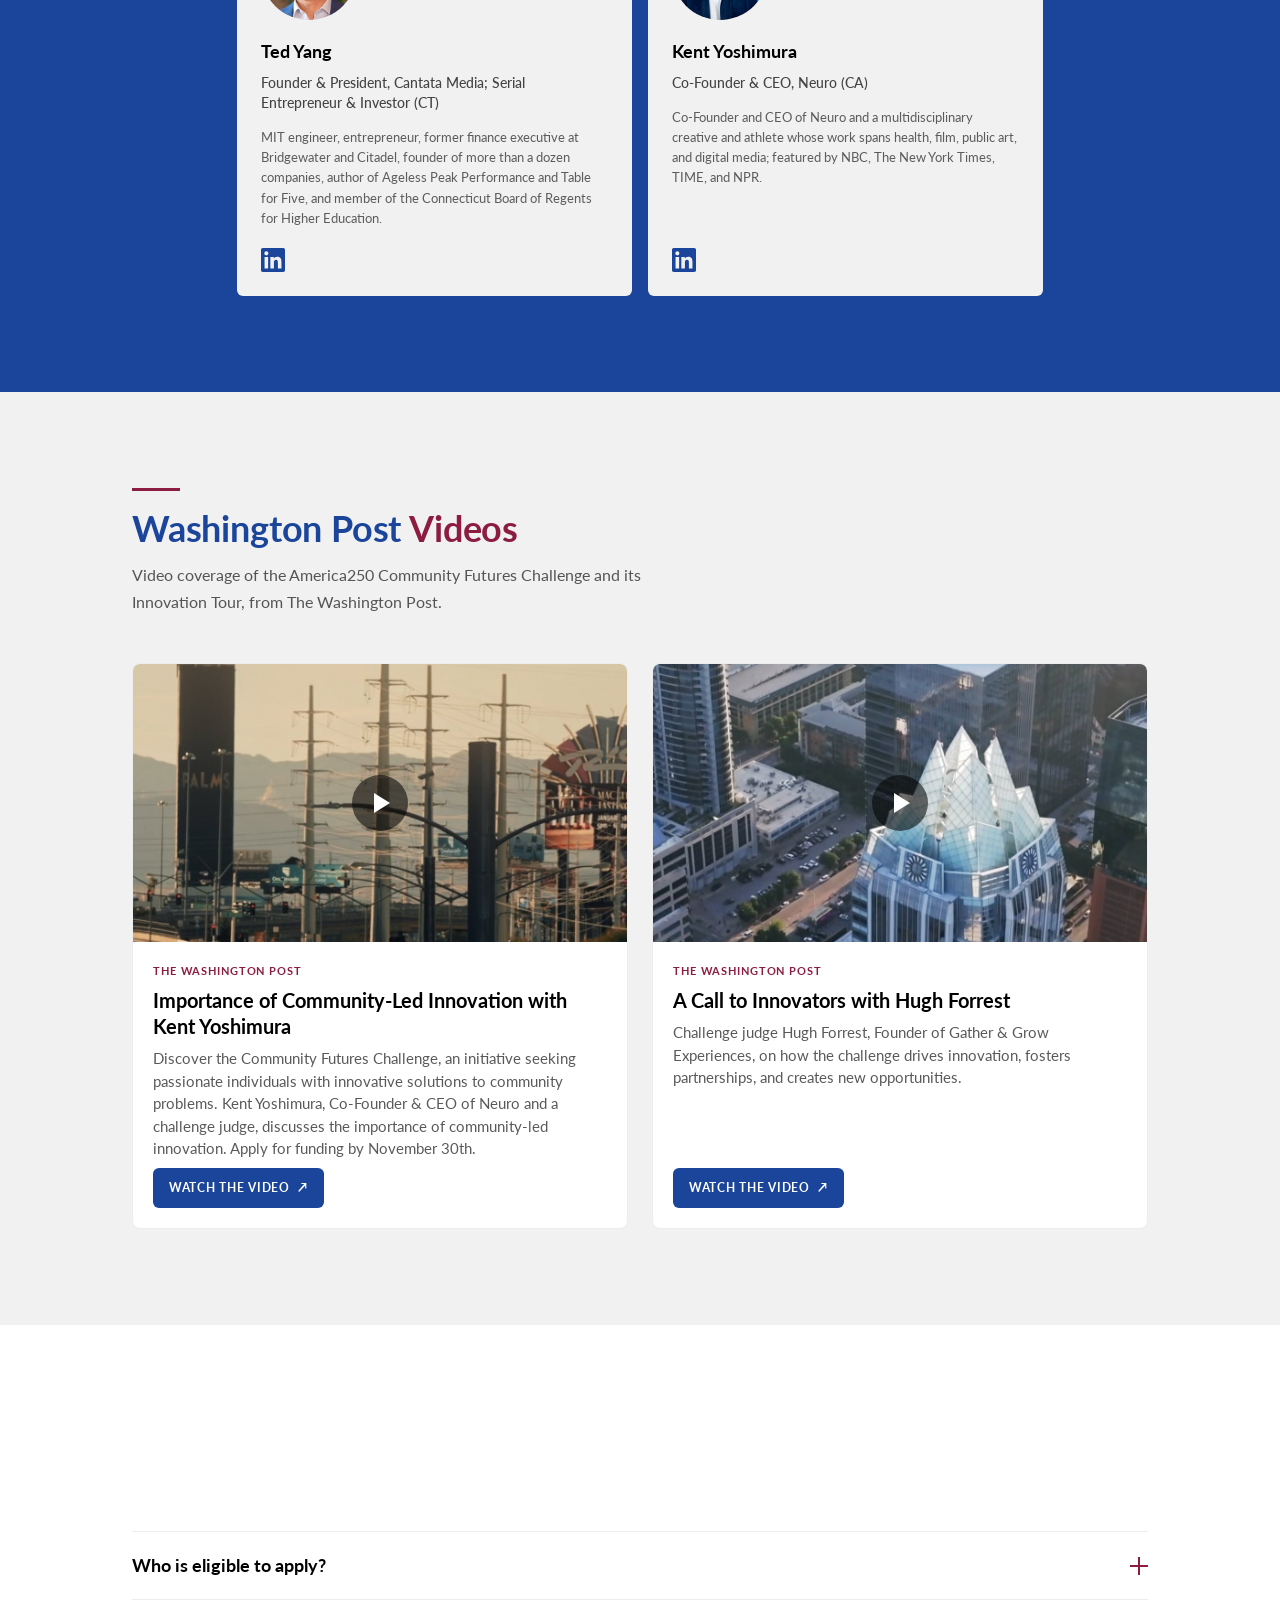
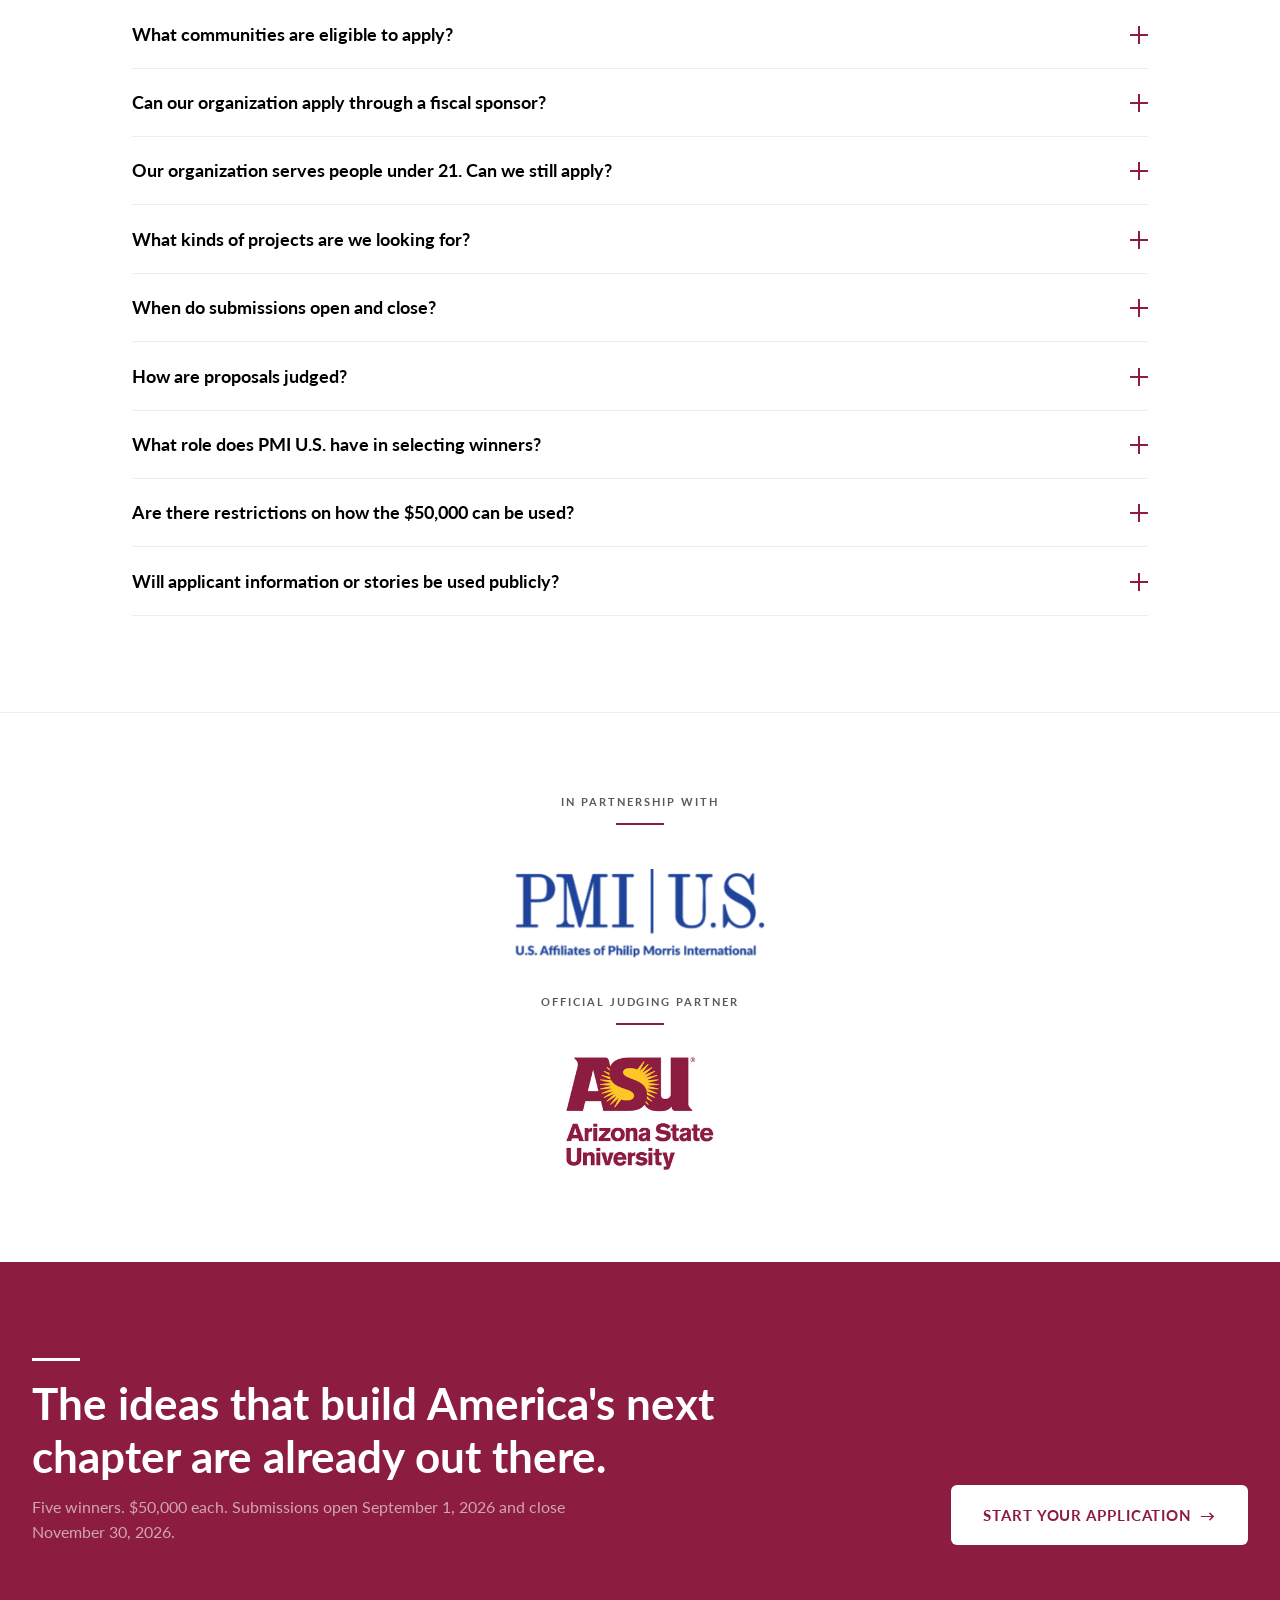
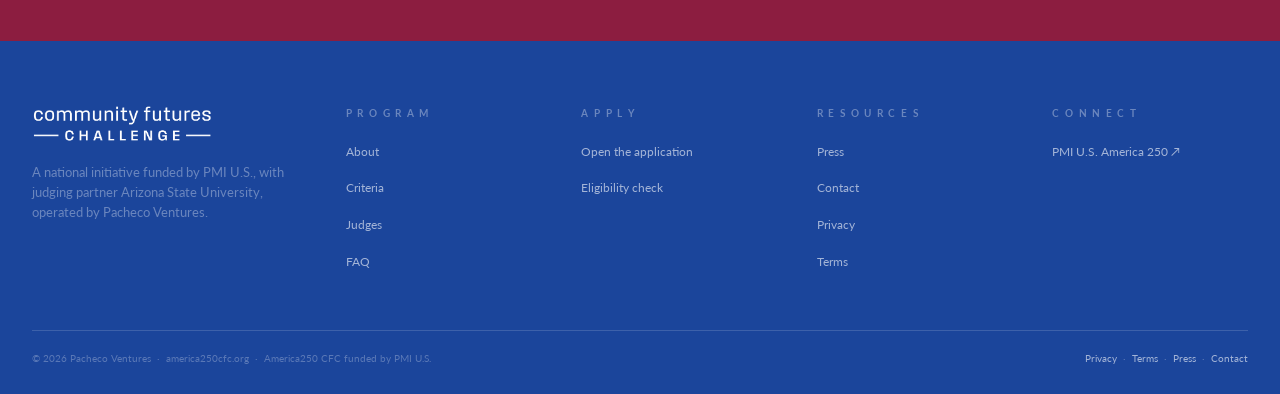
==== commit 9e520b15: "Homepage videos: update the Kent Yoshimura description Co-Authored-By: Claude Fable 5.2 <noreply@ant" ====
--- a/index.html
+++ b/index.html
@@ -324,7 +324,7 @@
         <div class="video-card__body">
           <span class="eyebrow eyebrow--accent">The Washington Post</span>
           <h3 class="video-card__title">Importance of Community-Led Innovation with Kent Yoshimura</h3>
-          <p class="video-card__desc">Challenge judge Kent Yoshimura, Co-Founder and CEO of Neuro, on why innovation led by communities matters.</p>
+          <p class="video-card__desc">Discover the Community Futures Challenge, an initiative seeking passionate individuals with innovative solutions to community problems. Kent Yoshimura, Co-Founder &amp; CEO of Neuro and a challenge judge, discusses the importance of community-led innovation. Apply for funding by November 30th.</p>
           <a class="btn btn--blue btn--sm" href="https://vimeo.com/1249501810" target="_blank" rel="noopener">Watch the video <span aria-hidden="true">↗</span></a>
         </div>
       </article>
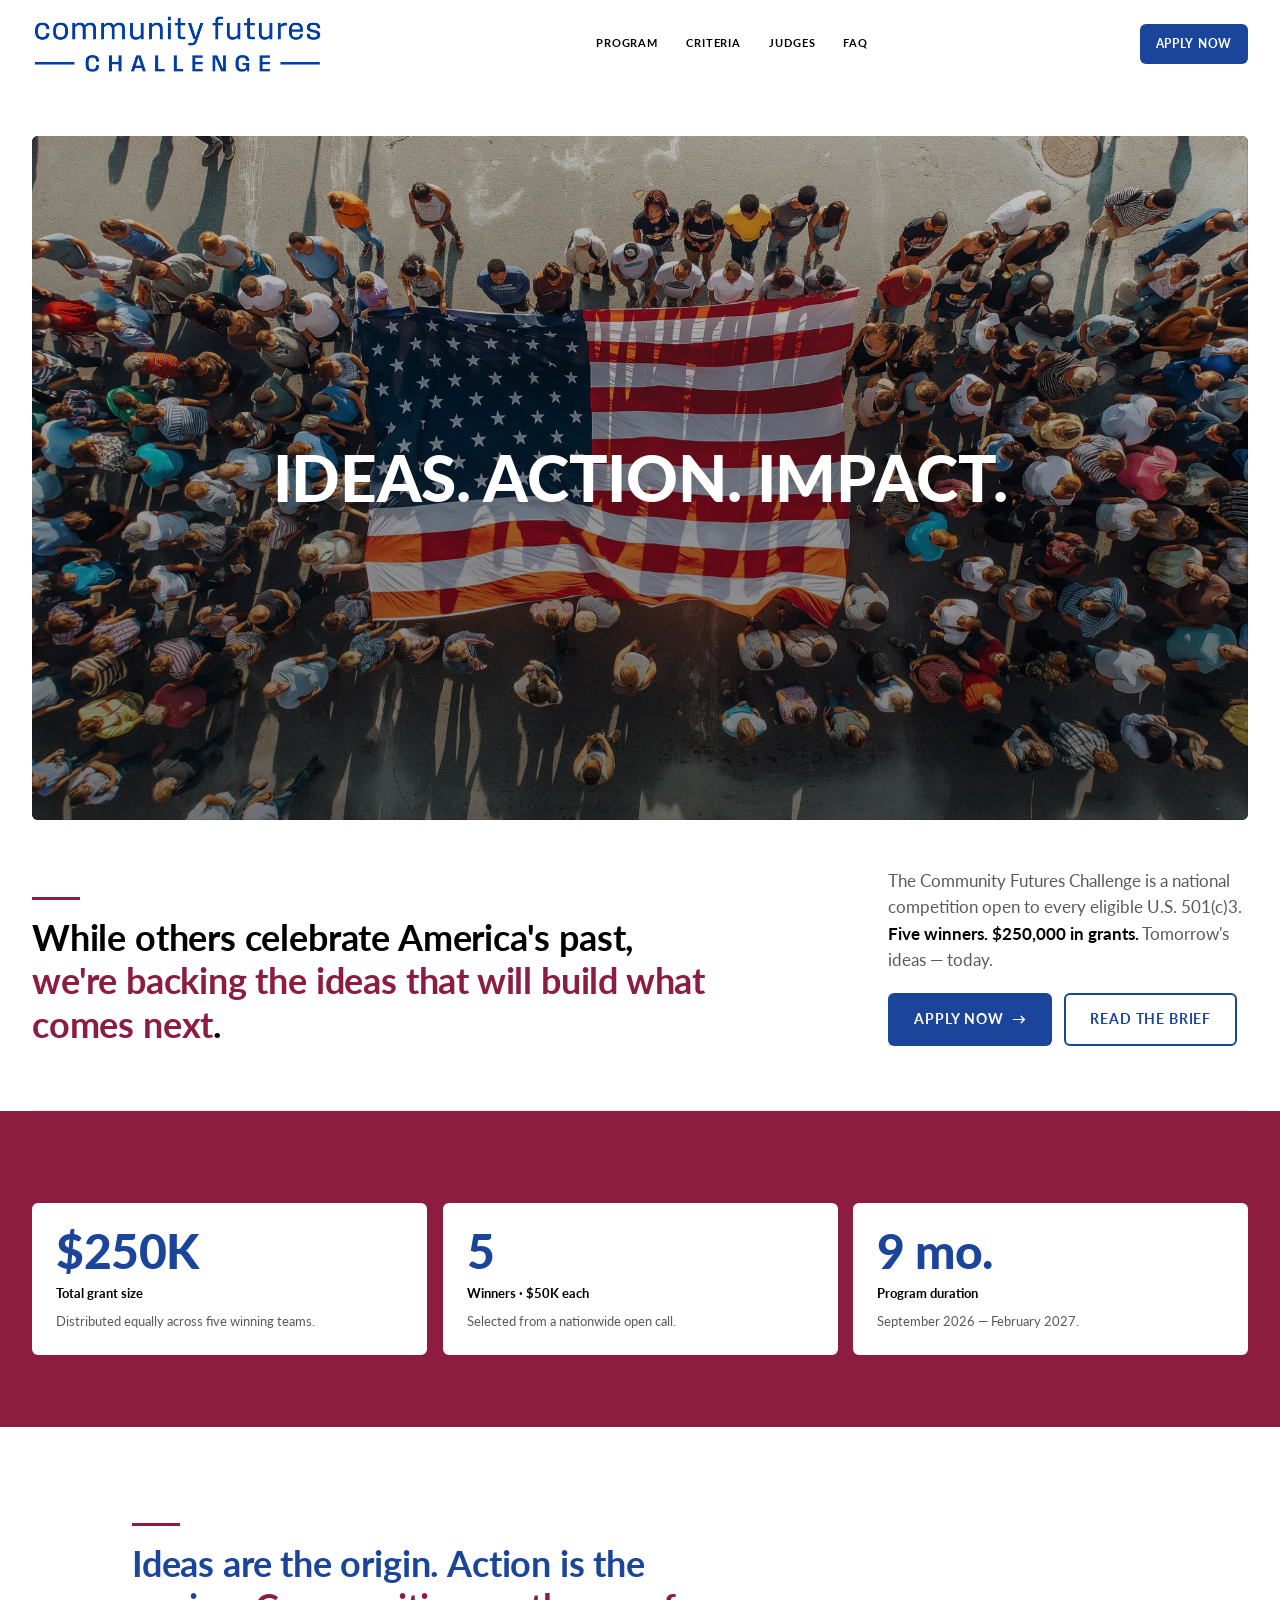
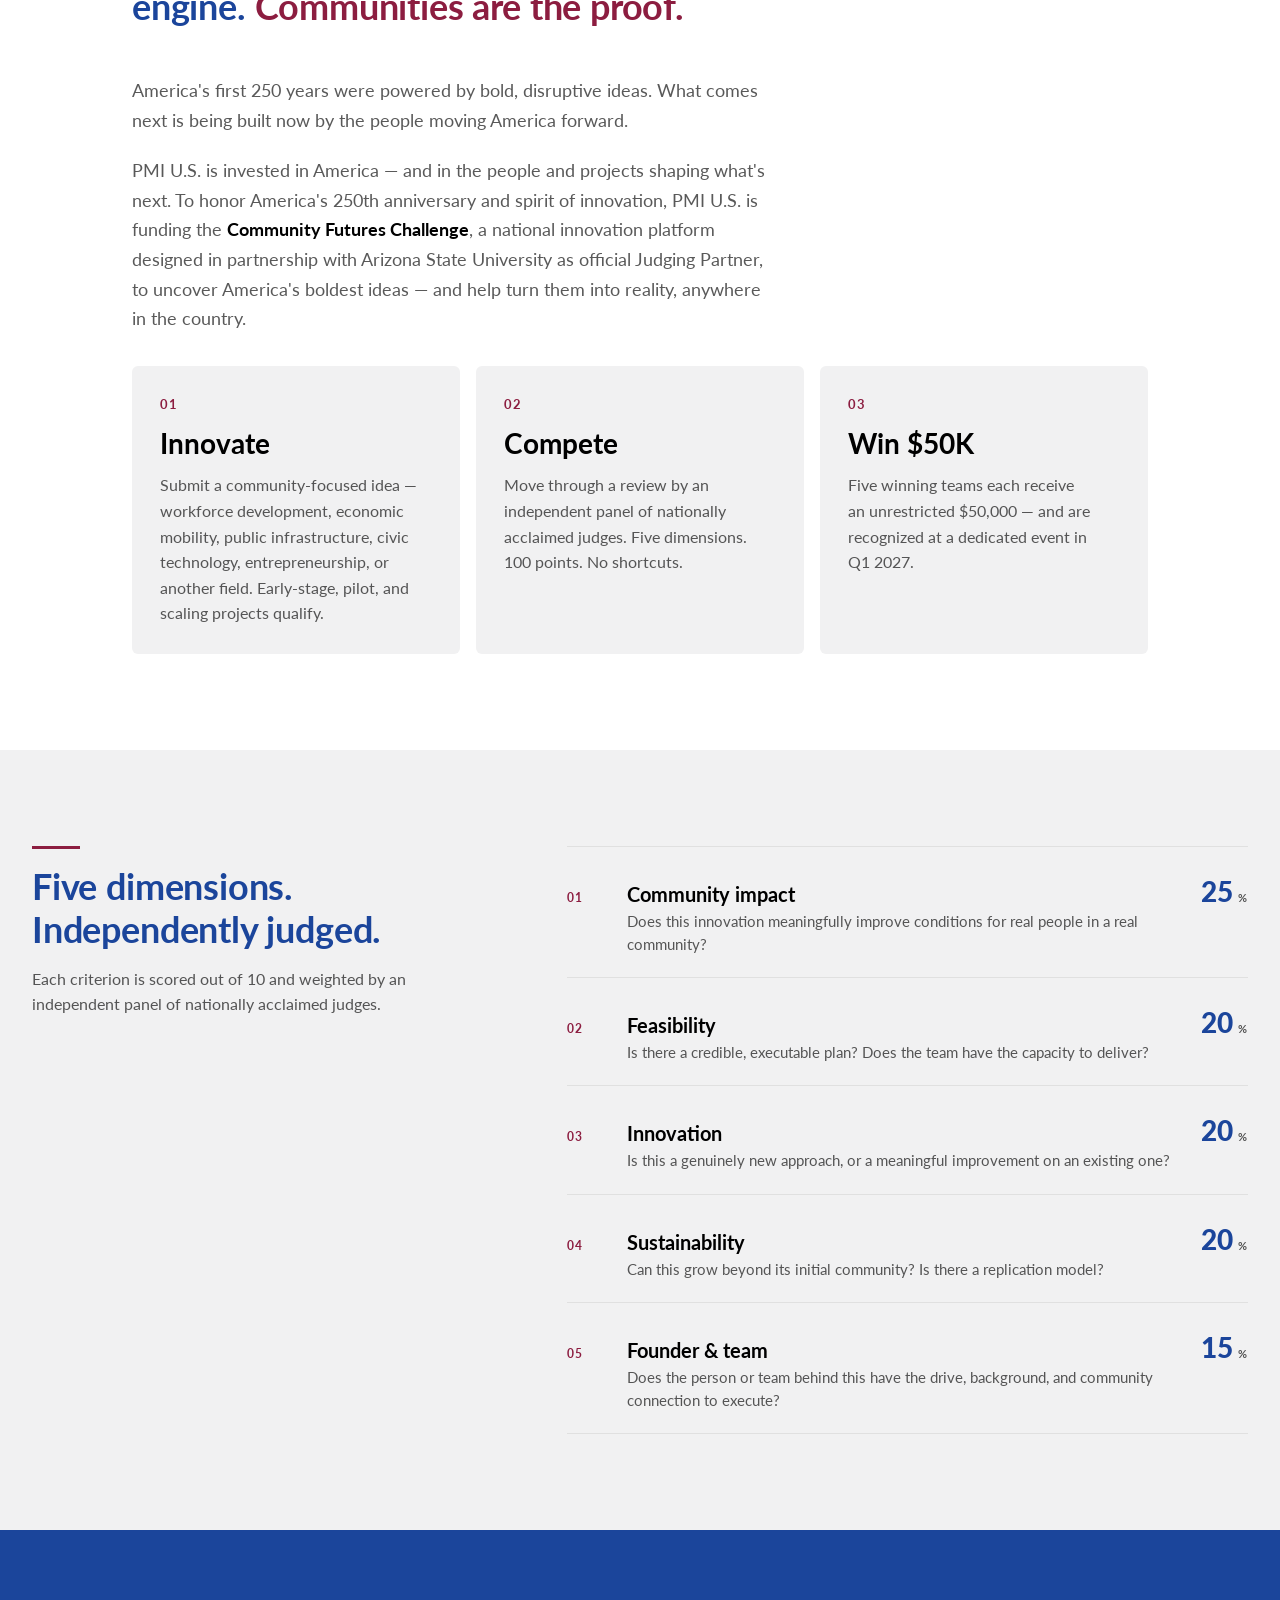
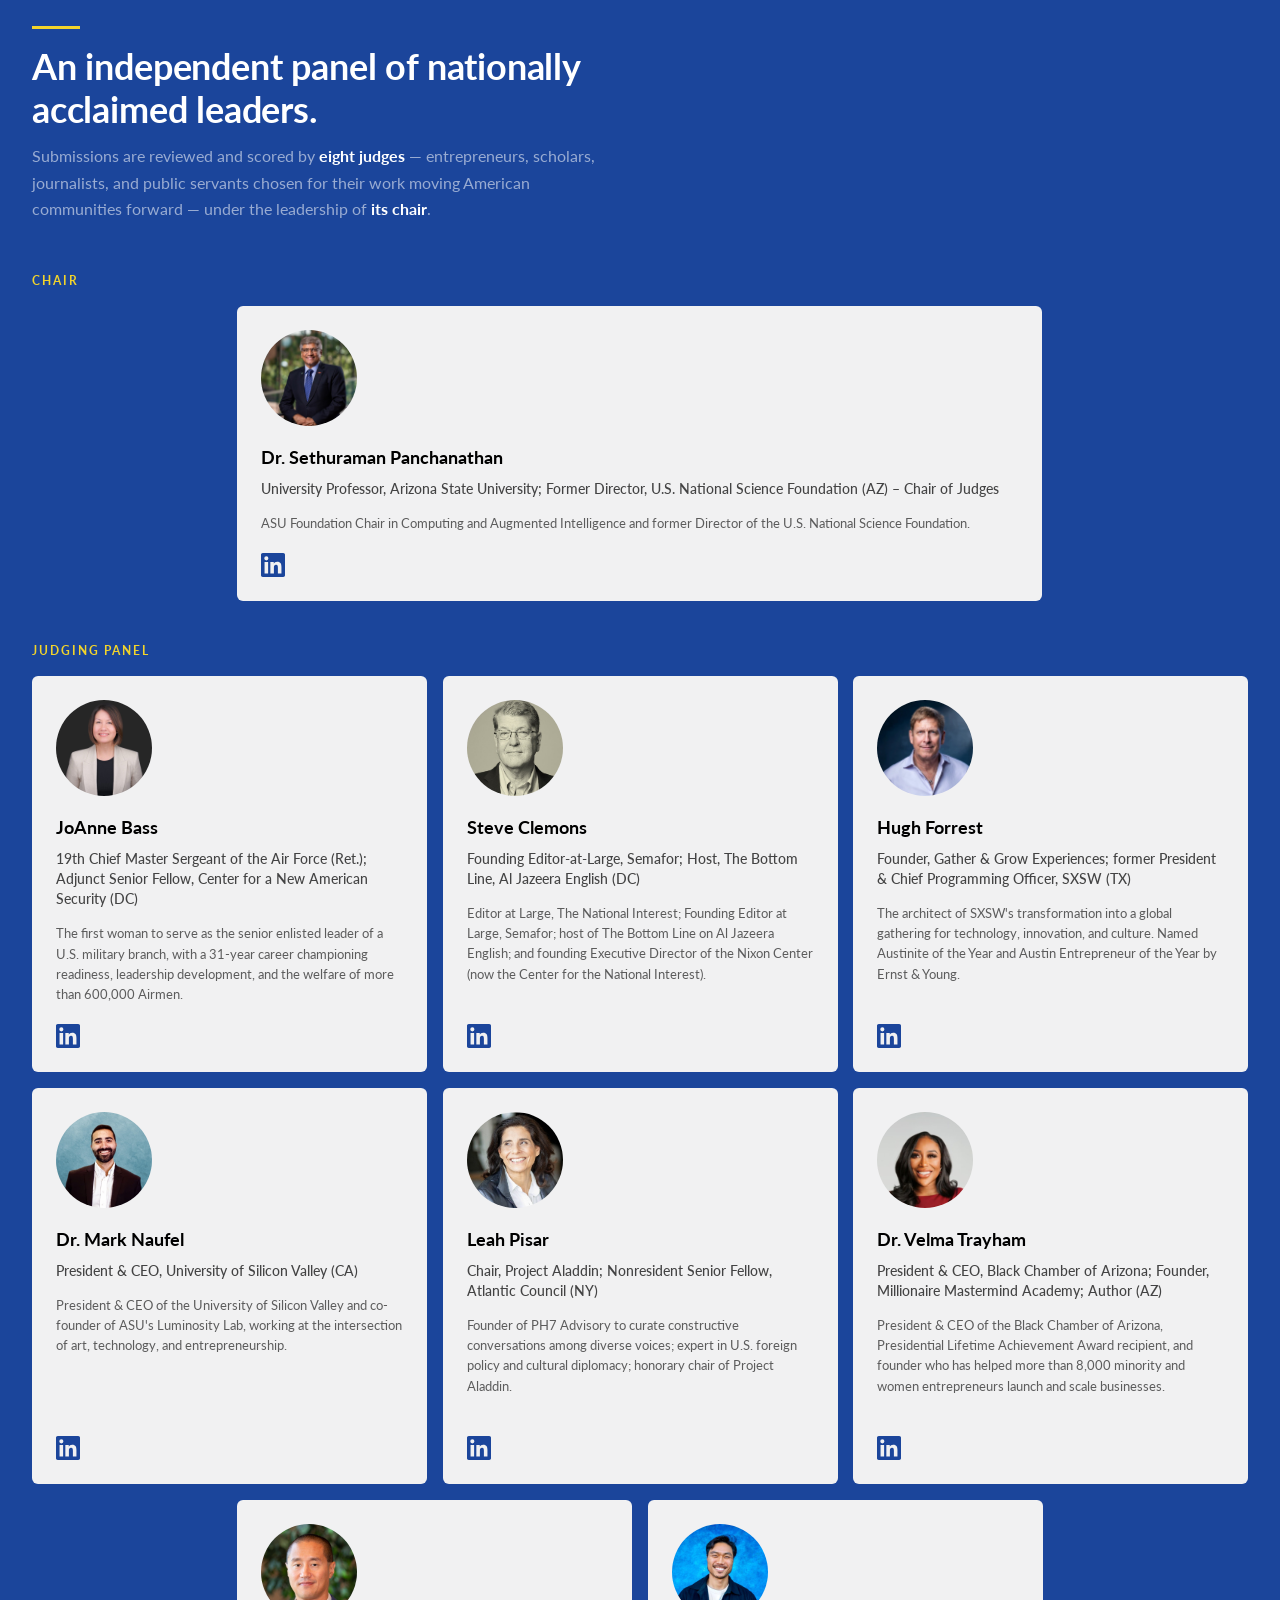
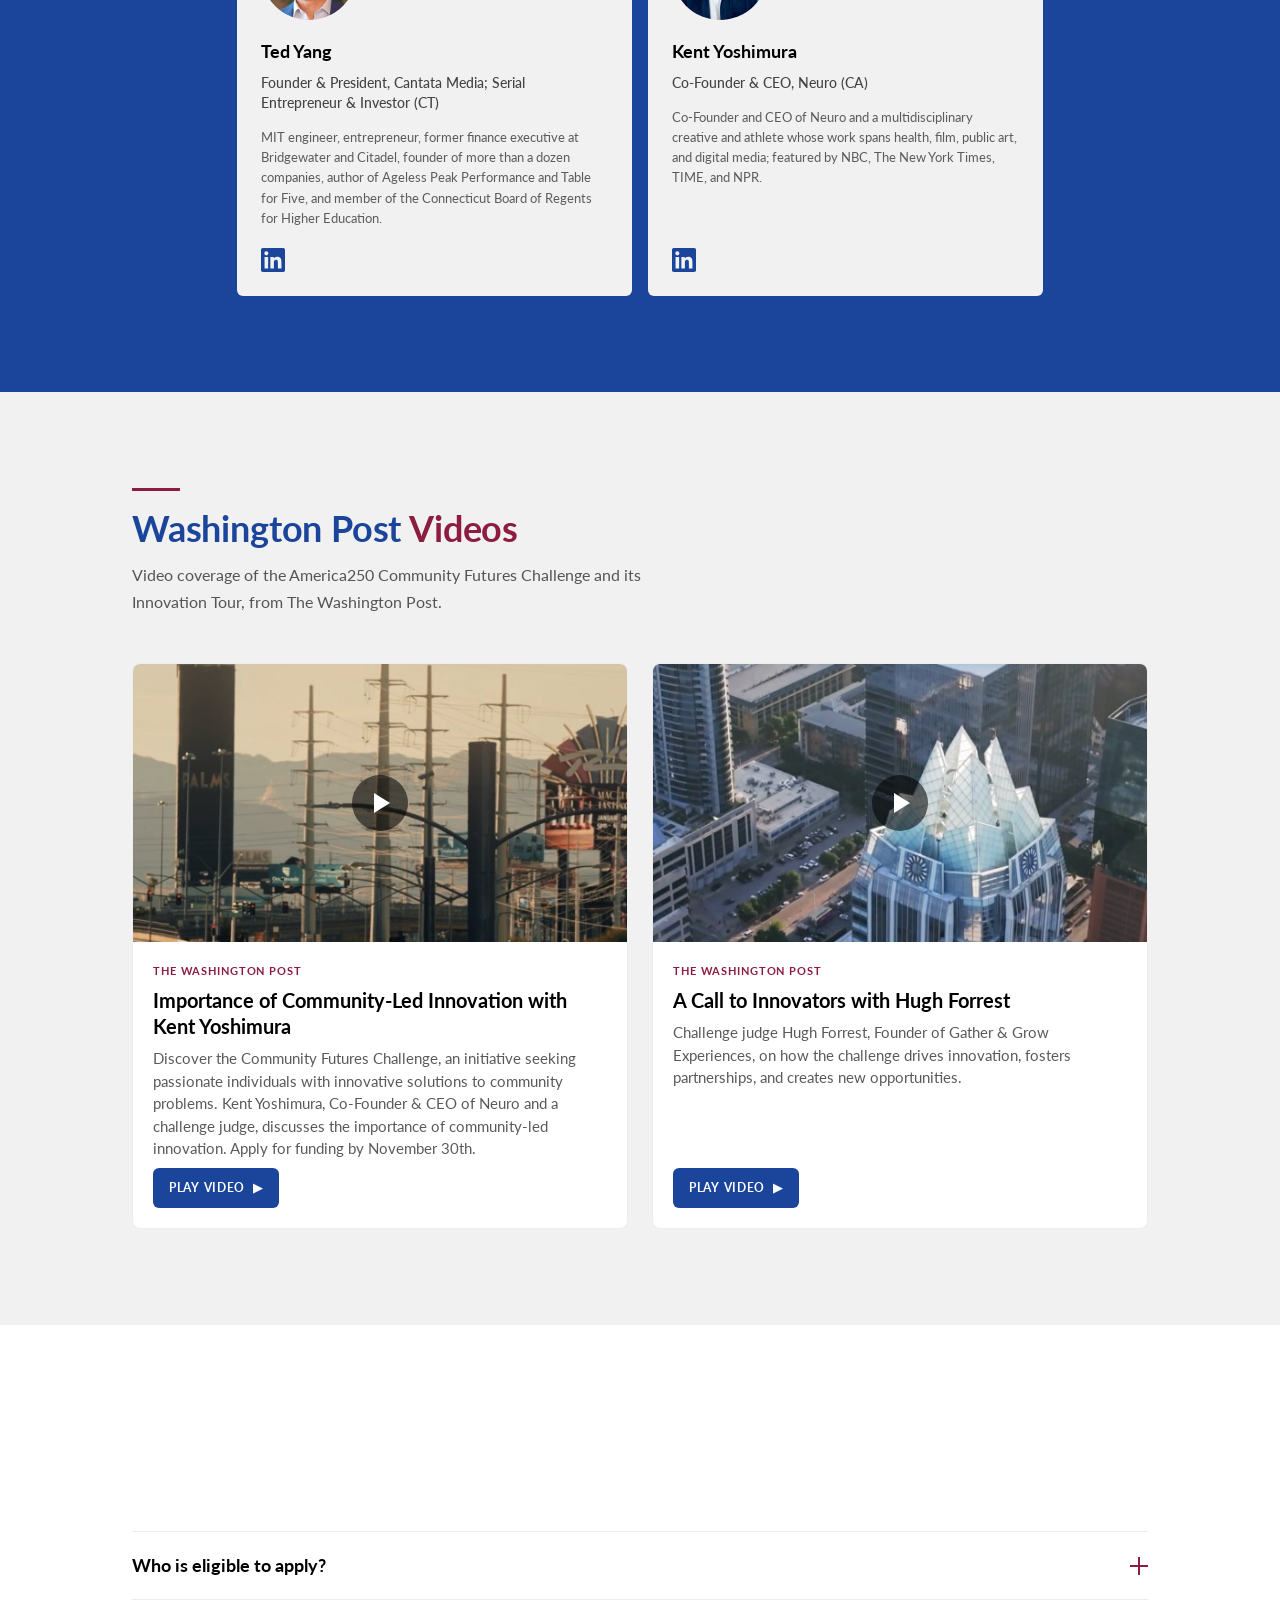
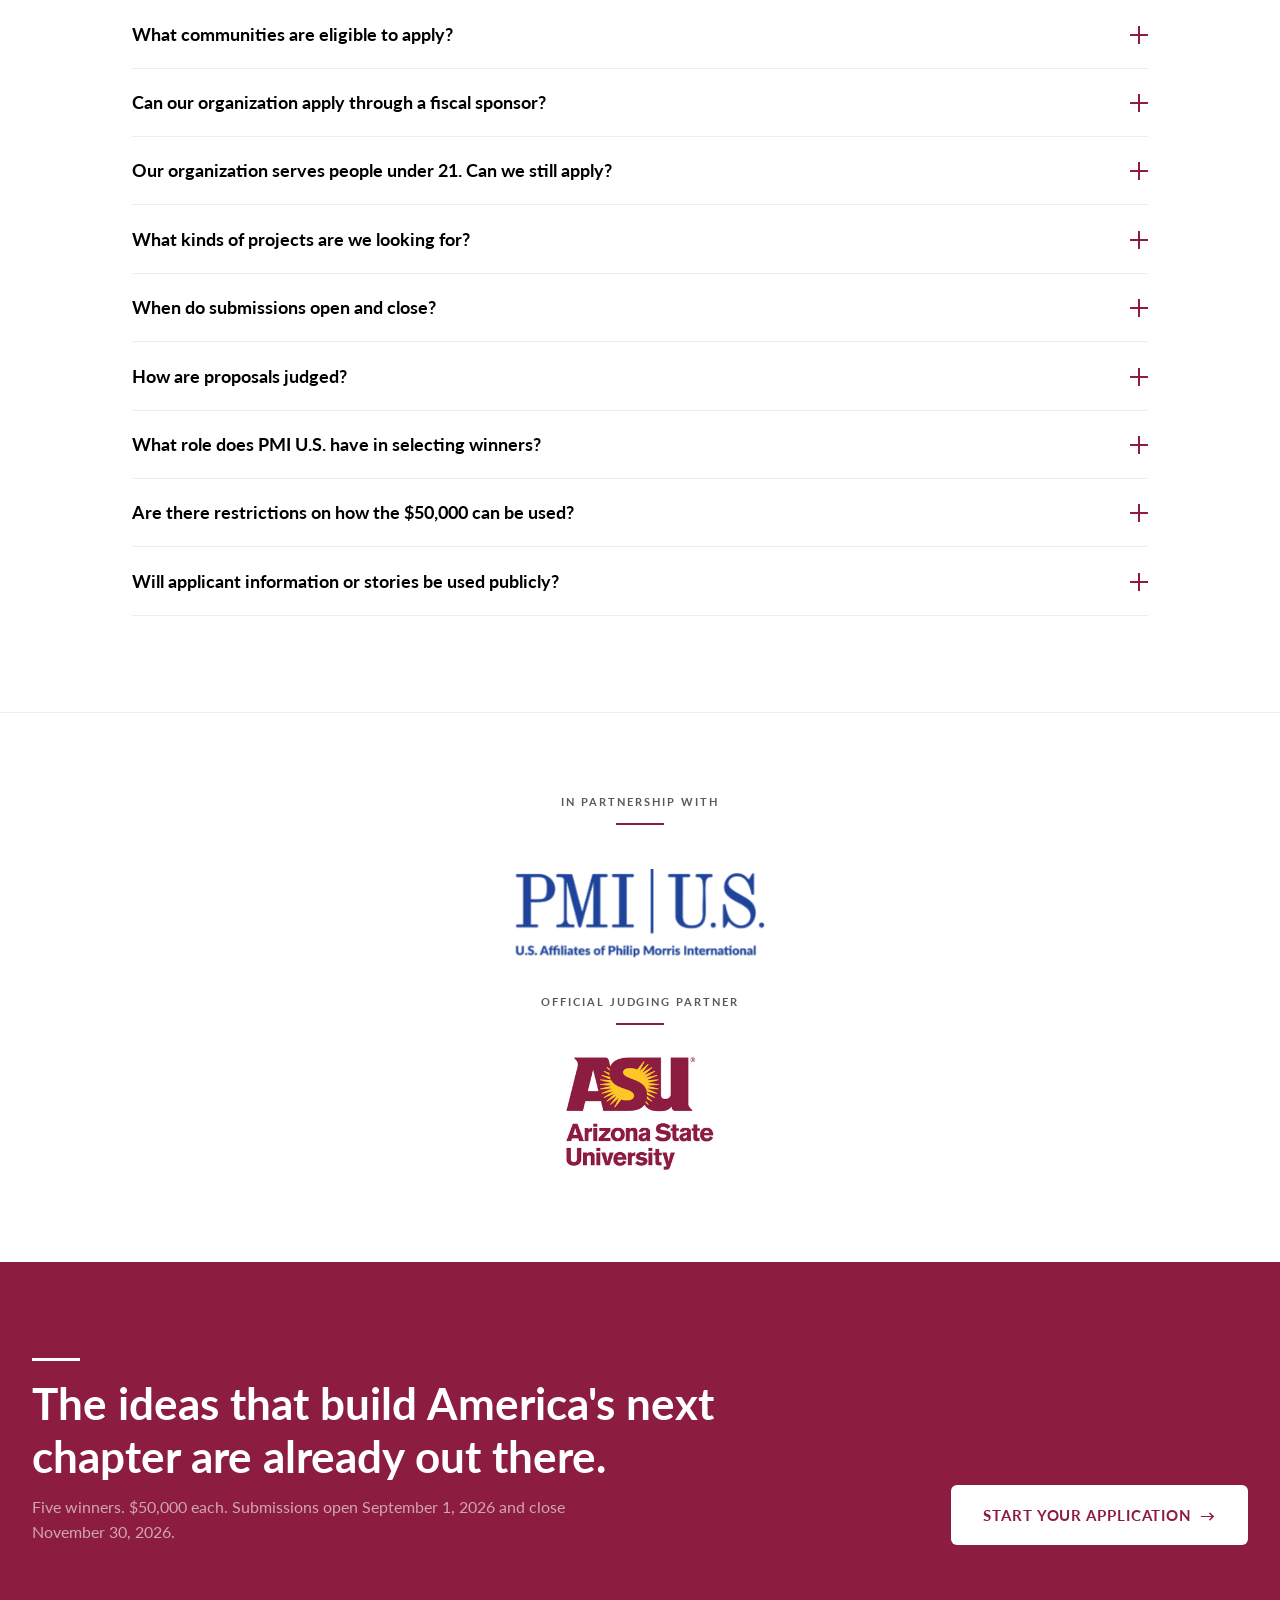
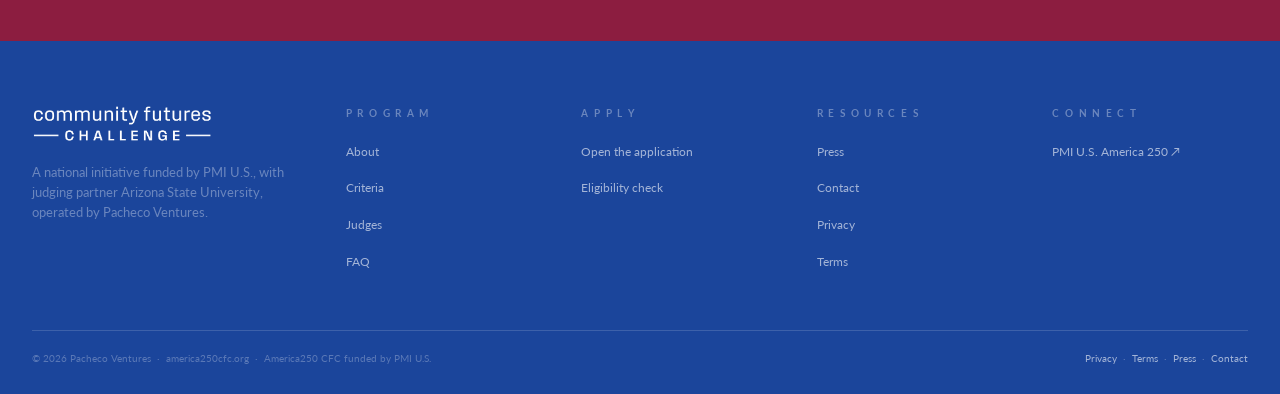
==== commit 46e00320: "Homepage videos: play in an on-page overlay Clicking a card opens its Vimeo video in a modal sized f" ====
--- a/index.html
+++ b/index.html
@@ -28,7 +28,7 @@
 <meta name="twitter:image" content="https://america250cfc.org/assets/og-image.jpg" />
 <link rel="preconnect" href="https://fonts.googleapis.com" />
 <link rel="preconnect" href="https://fonts.gstatic.com" crossorigin />
-<link rel="stylesheet" href="/styles.css?v=23" />
+<link rel="stylesheet" href="/styles.css?v=24" />
 <link rel="icon" type="image/svg+xml" href="/favicon.svg" />
 <link rel="canonical" href="https://america250cfc.org/" />
 <link rel="preload" as="image" href="/assets/hero-cfc.jpg" />
@@ -308,8 +308,11 @@
 </section>
 
 <!-- ============== WASHINGTON POST VIDEOS ==============
-     One .video-card per video. To add another, copy a card and change both
-     hrefs, the thumbnail under /assets/videos/ (16:9), title and description. -->
+     One .video-card per video. To add another, copy a card and change the
+     Vimeo ID (both hrefs and both data-video values), the thumbnail under
+     /assets/videos/ (16:9), title and description. Clicking a card plays the
+     video in the #video-modal overlay (script.js); the href is the fallback
+     when scripts are off. Vimeo's player is only requested after that click. -->
 <section id="wapo-videos" class="section section--gray">
   <div class="container container--narrow">
     <div class="section__head reveal">
@@ -320,21 +323,21 @@
 
     <div class="video-grid reveal-stagger">
       <article class="video-card">
-        <a class="video-card__thumb" href="https://vimeo.com/1249501810" target="_blank" rel="noopener" aria-hidden="true" tabindex="-1"><img src="/assets/videos/kent-yoshimura.jpg" alt="" width="1080" height="608" loading="lazy" /><span class="video-card__play"></span></a>
+        <a class="video-card__thumb" href="https://vimeo.com/1249501810" target="_blank" rel="noopener" data-video="1249501810" aria-hidden="true" tabindex="-1"><img src="/assets/videos/kent-yoshimura.jpg" alt="" width="1080" height="608" loading="lazy" /><span class="video-card__play"></span></a>
         <div class="video-card__body">
           <span class="eyebrow eyebrow--accent">The Washington Post</span>
           <h3 class="video-card__title">Importance of Community-Led Innovation with Kent Yoshimura</h3>
           <p class="video-card__desc">Discover the Community Futures Challenge, an initiative seeking passionate individuals with innovative solutions to community problems. Kent Yoshimura, Co-Founder &amp; CEO of Neuro and a challenge judge, discusses the importance of community-led innovation. Apply for funding by November 30th.</p>
-          <a class="btn btn--blue btn--sm" href="https://vimeo.com/1249501810" target="_blank" rel="noopener">Watch the video <span aria-hidden="true">↗</span></a>
+          <a class="btn btn--blue btn--sm" href="https://vimeo.com/1249501810" target="_blank" rel="noopener" data-video="1249501810">Play video <span aria-hidden="true">▶</span></a>
         </div>
       </article>
       <article class="video-card">
-        <a class="video-card__thumb" href="https://vimeo.com/1249501809" target="_blank" rel="noopener" aria-hidden="true" tabindex="-1"><img src="/assets/videos/hugh-forrest.jpg" alt="" width="1080" height="608" loading="lazy" /><span class="video-card__play"></span></a>
+        <a class="video-card__thumb" href="https://vimeo.com/1249501809" target="_blank" rel="noopener" data-video="1249501809" aria-hidden="true" tabindex="-1"><img src="/assets/videos/hugh-forrest.jpg" alt="" width="1080" height="608" loading="lazy" /><span class="video-card__play"></span></a>
         <div class="video-card__body">
           <span class="eyebrow eyebrow--accent">The Washington Post</span>
           <h3 class="video-card__title">A Call to Innovators with Hugh Forrest</h3>
           <p class="video-card__desc">Challenge judge Hugh Forrest, Founder of Gather &amp; Grow Experiences, on how the challenge drives innovation, fosters partnerships, and creates new opportunities.</p>
-          <a class="btn btn--blue btn--sm" href="https://vimeo.com/1249501809" target="_blank" rel="noopener">Watch the video <span aria-hidden="true">↗</span></a>
+          <a class="btn btn--blue btn--sm" href="https://vimeo.com/1249501809" target="_blank" rel="noopener" data-video="1249501809">Play video <span aria-hidden="true">▶</span></a>
         </div>
       </article>
     </div>
@@ -511,6 +514,16 @@
   </div>
 </div>
 
-<script src="/script.js?v=10" defer></script>
+<!-- ============== VIDEO MODAL ============== -->
+<div class="modal video-modal" id="video-modal" aria-hidden="true" role="dialog" aria-modal="true" aria-label="Video player">
+  <div class="modal__scrim" data-close-video></div>
+  <div class="video-modal__panel">
+    <button class="video-modal__close" type="button" aria-label="Close video" data-close-video>×</button>
+    <div class="video-modal__frame" id="video-modal-frame"></div>
+    <a class="video-modal__fallback" id="video-modal-link" href="#" target="_blank" rel="noopener">Trouble playing? Watch on Vimeo <span aria-hidden="true">↗</span></a>
+  </div>
+</div>
+
+<script src="/script.js?v=11" defer></script>
 </body>
 </html>
--- a/styles.css
+++ b/styles.css
@@ -808,9 +808,8 @@
 }
 .carousel__dot.is-active { background: var(--c-yellow); }
 
-/* Washington Post video cards — homepage. Each card links out
-   to the video on washingtonpost.com (no third-party player is loaded
-   here, so the site's CSP and privacy commitments are unchanged). */
+/* Washington Post video cards — homepage. Clicking a card plays its Vimeo
+   video in the .video-modal overlay; the player loads only on that click. */
 .video-lead {
   font-size: 16px;
   line-height: 1.65;
@@ -1193,6 +1192,41 @@
   justify-content: center;
 }
 .modal__close:hover { background: var(--c-gray); }
+/* Video modal — plays a card's vertical (9:16) Vimeo video in an overlay. */
+.video-modal .modal__scrim { background: rgba(0, 0, 0, 0.82); }
+.video-modal__panel {
+  position: absolute;
+  top: 50%; left: 50%;
+  transform: translate(-50%, -50%);
+  display: flex;
+  flex-direction: column;
+  align-items: center;
+  gap: 10px;
+  /* Width follows the height budget so the whole player fits on screen. */
+  width: min(calc(100% - 32px), calc((100dvh - 132px) * 9 / 16));
+}
+.video-modal__frame {
+  width: 100%;
+  aspect-ratio: 9 / 16;
+  background: var(--c-black);
+  border-radius: 8px;
+  overflow: hidden;
+}
+.video-modal__frame iframe { width: 100%; height: 100%; border: 0; display: block; }
+.video-modal__close {
+  align-self: flex-end;
+  width: 40px; height: 40px;
+  border-radius: var(--radius-pill);
+  font-size: 26px; line-height: 1;
+  color: var(--c-white);
+  background: rgba(255, 255, 255, 0.14);
+  display: inline-flex;
+  align-items: center;
+  justify-content: center;
+}
+.video-modal__close:hover { background: rgba(255, 255, 255, 0.28); }
+.video-modal__fallback { font-size: 13px; color: var(--c-white); text-decoration: underline; }
+
 .modal__title {
   font-family: var(--font);
   font-weight: 700;
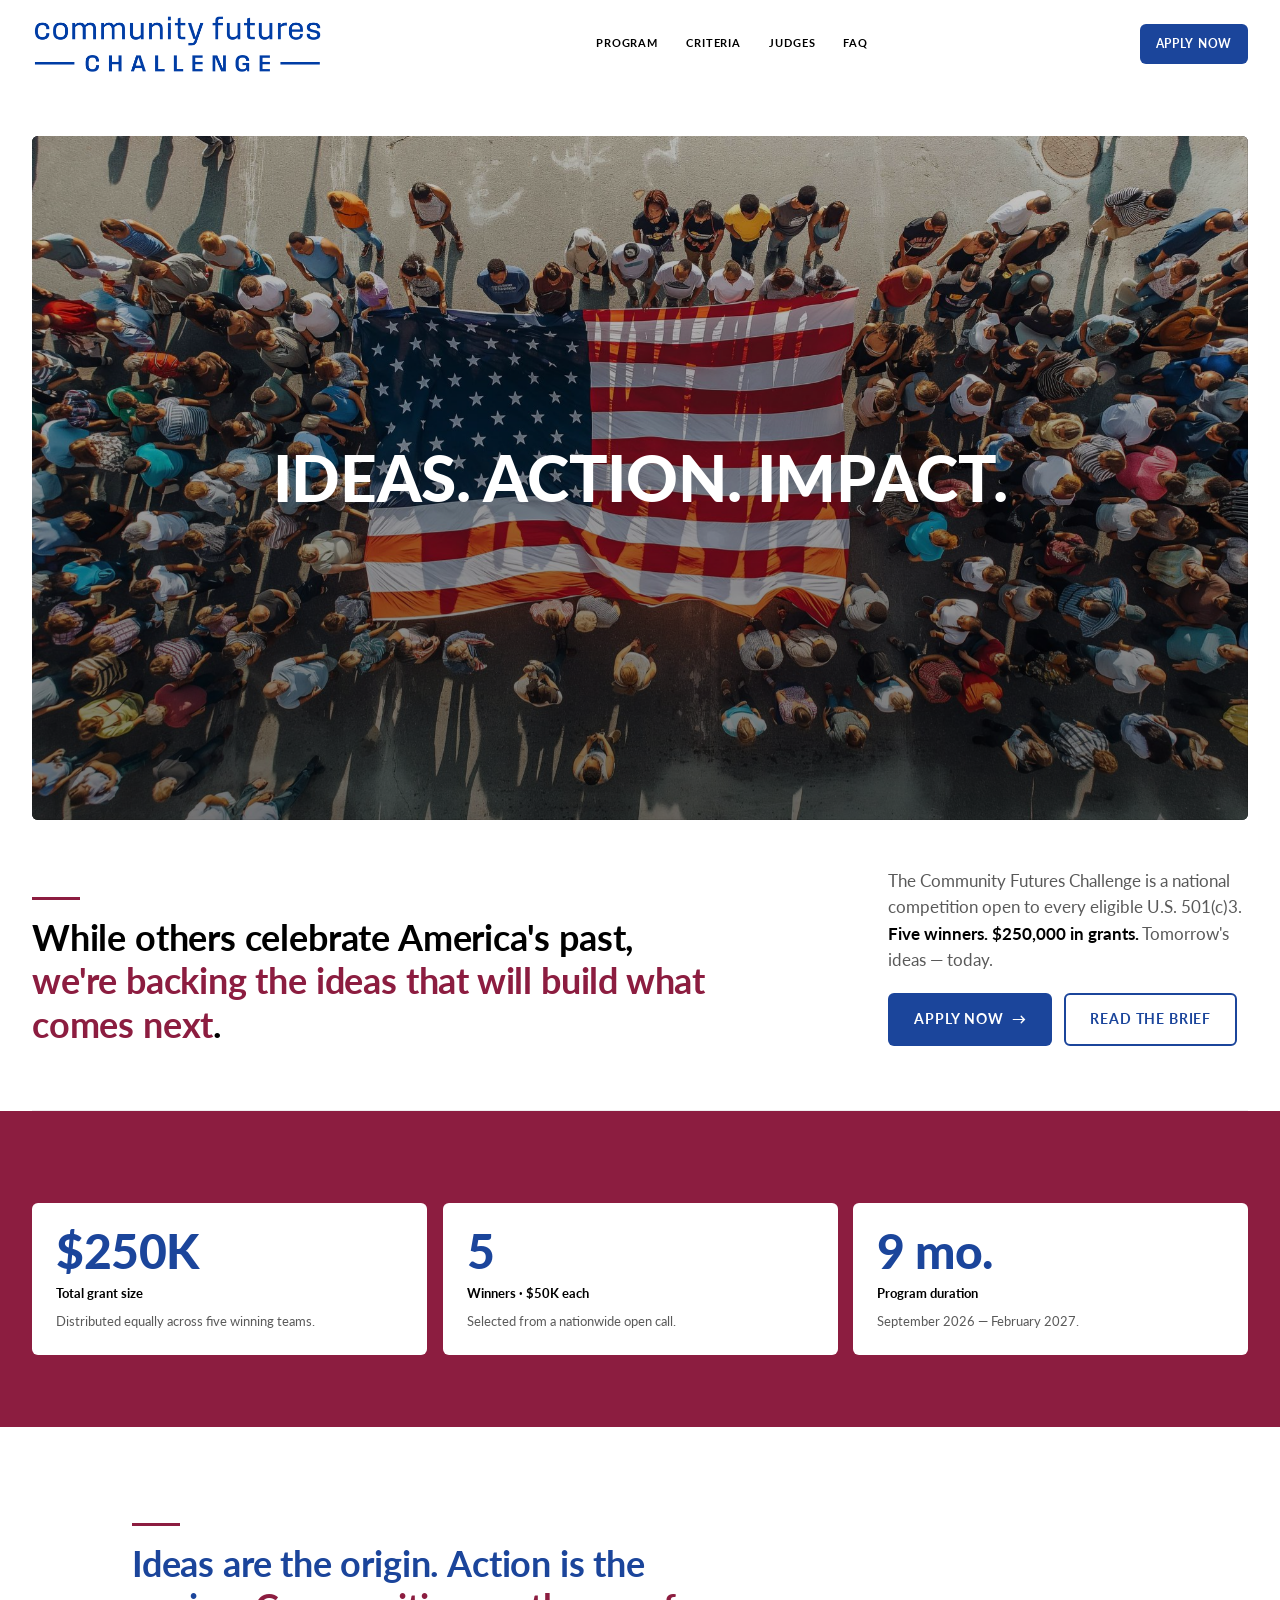
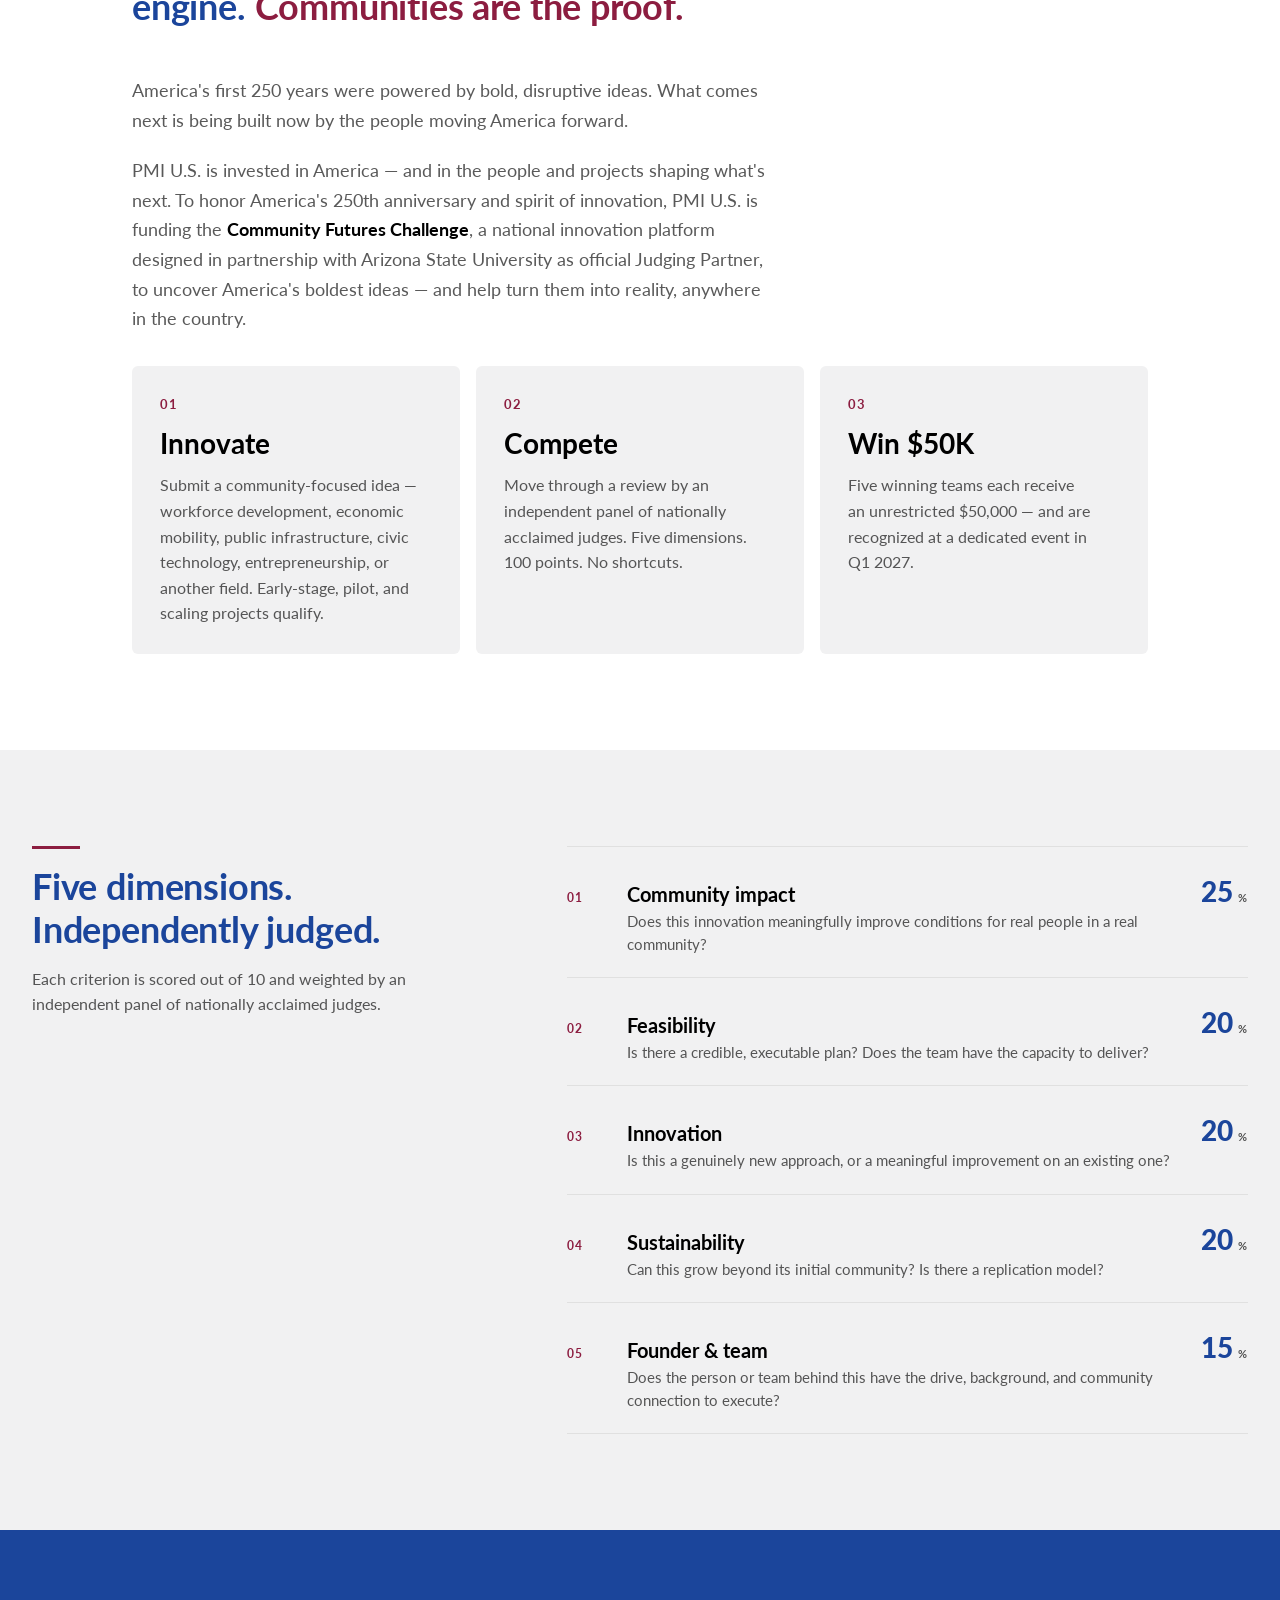
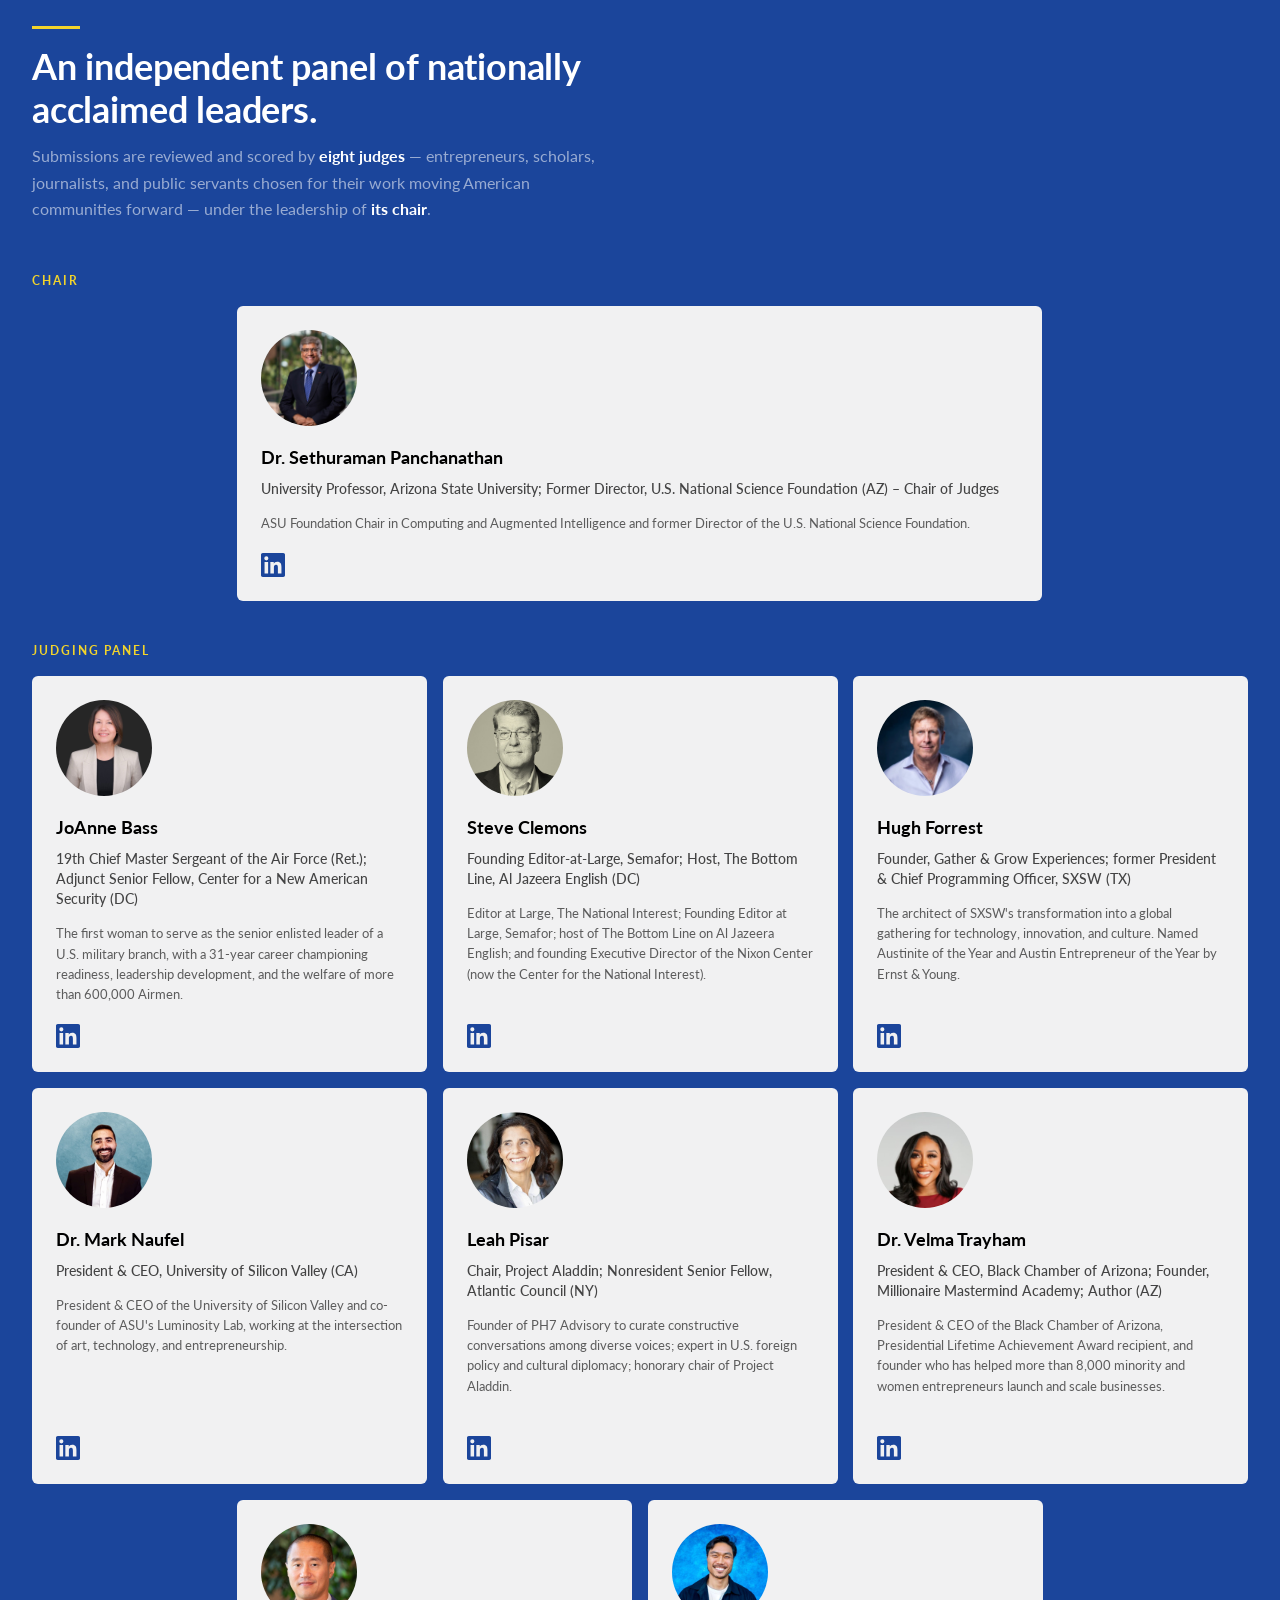
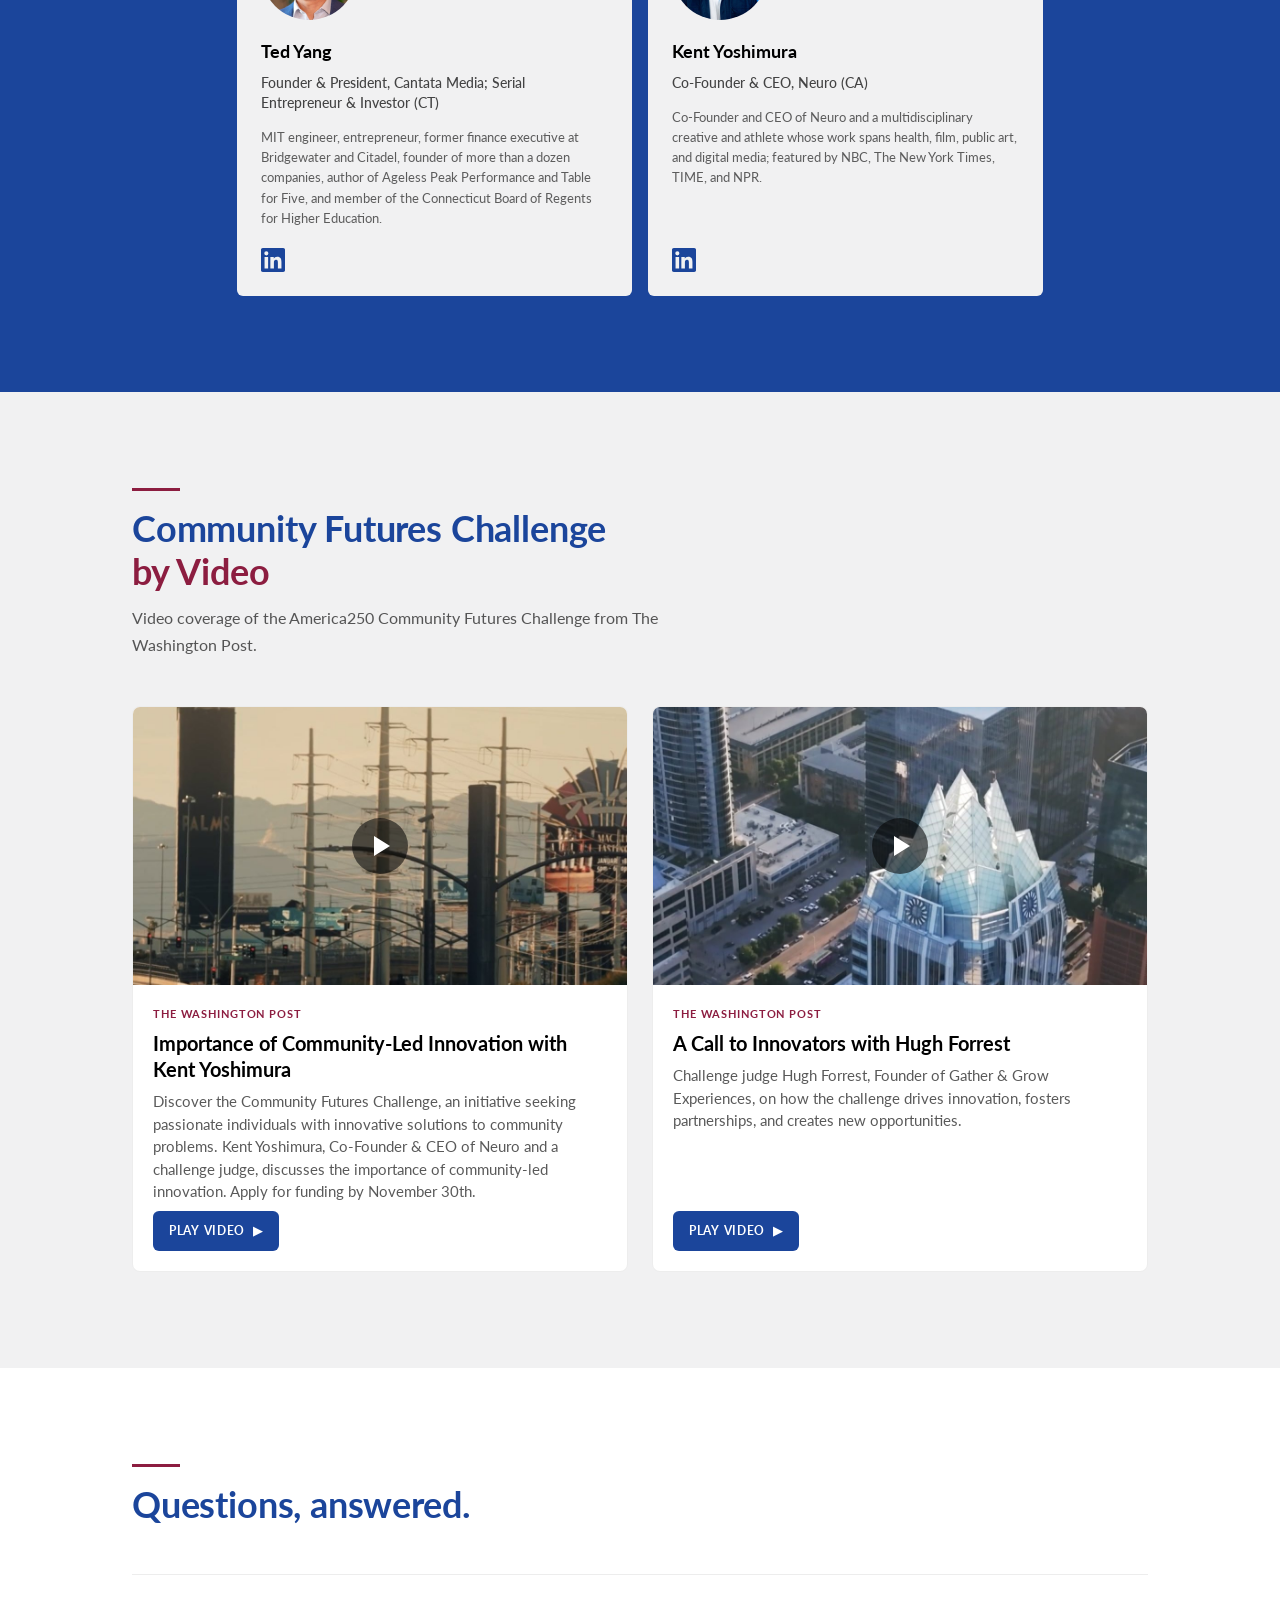
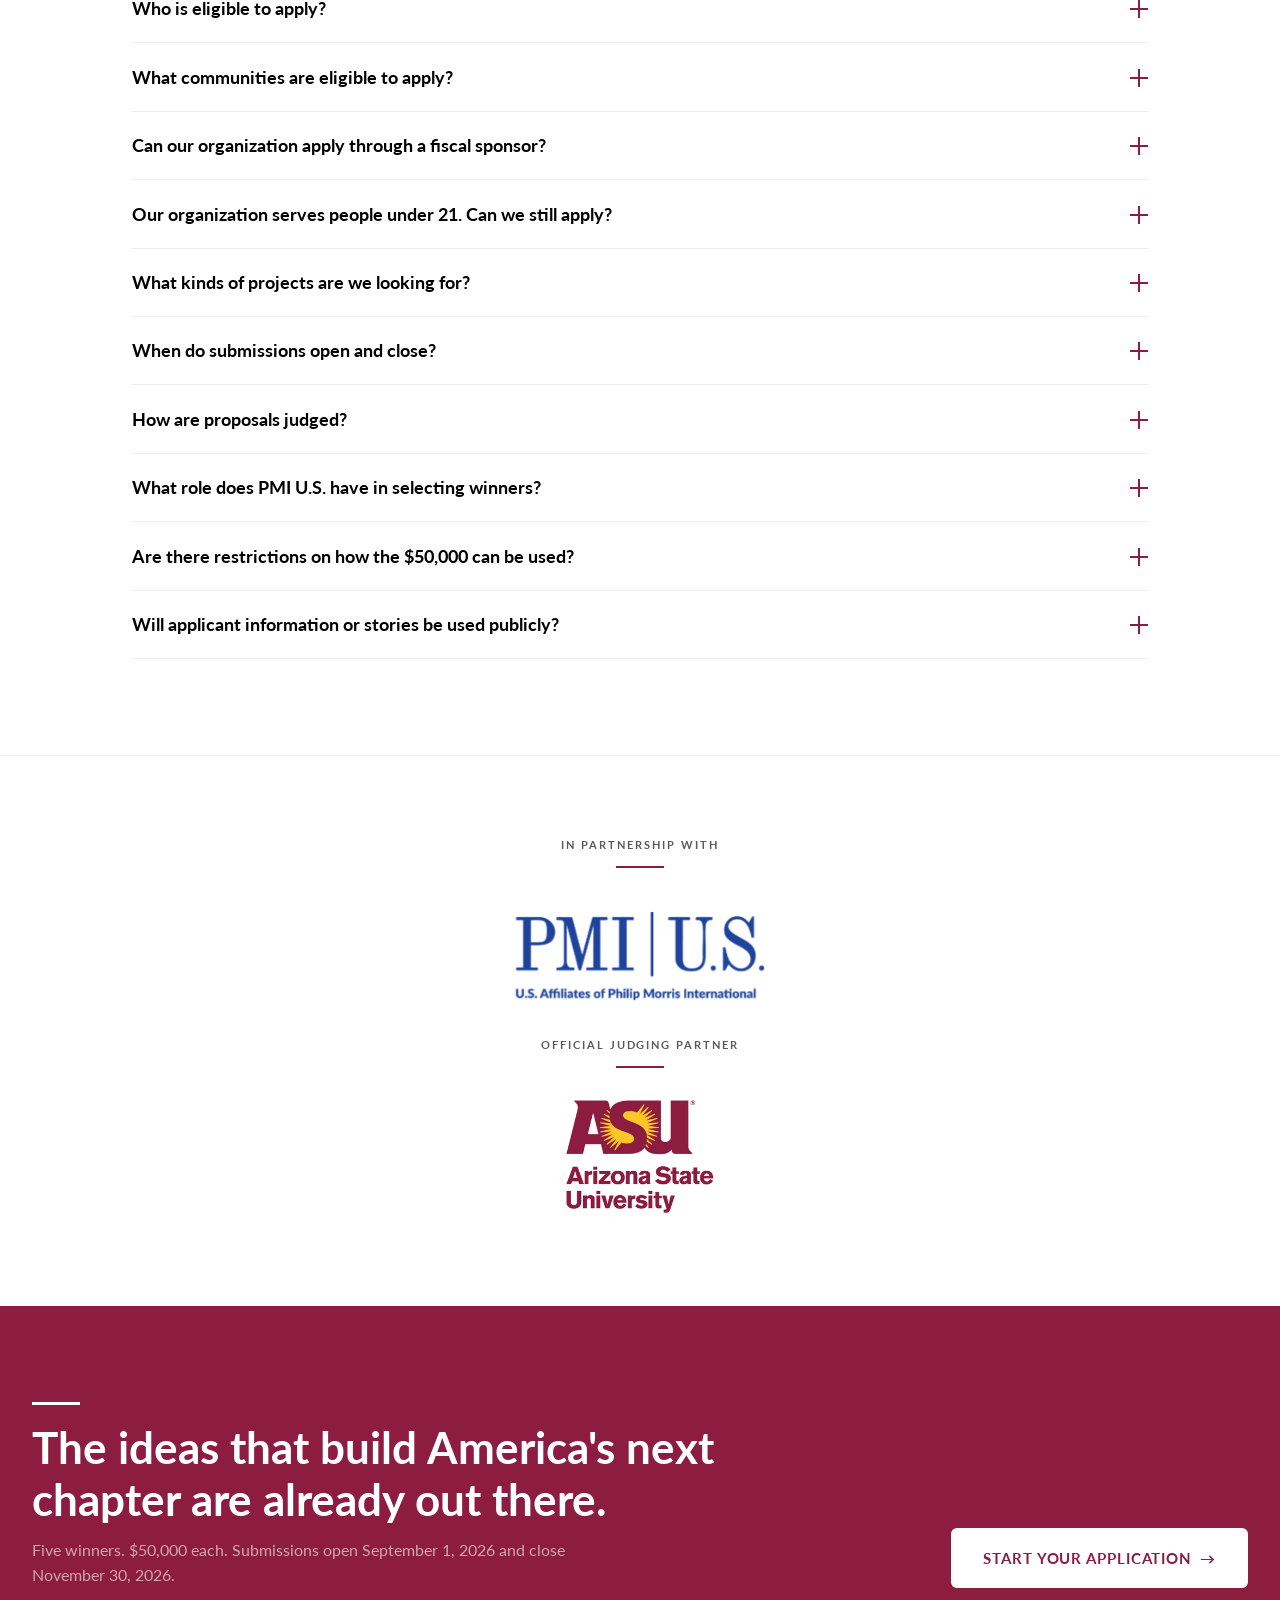
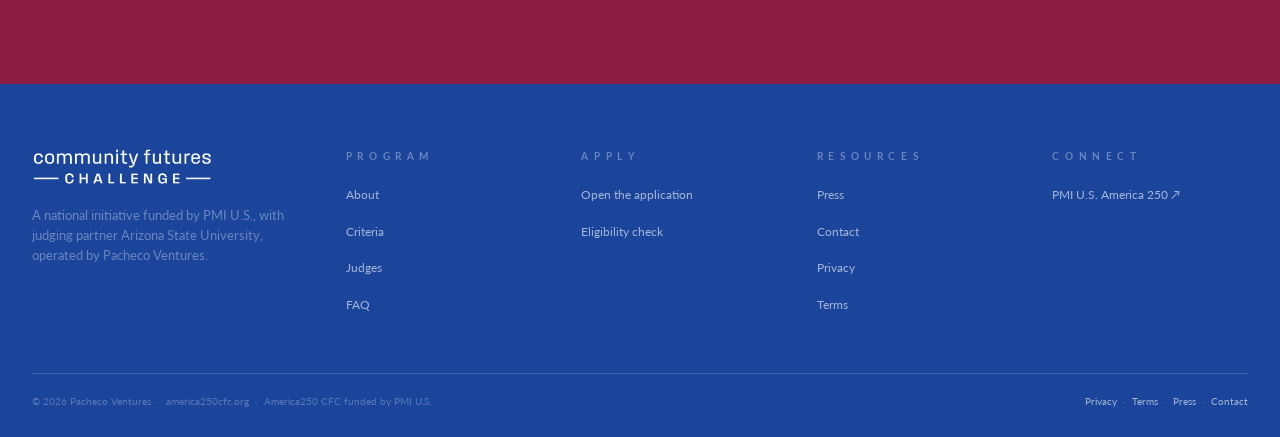
==== commit e309eb76: "Homepage videos: new section heading and intro copy Co-Authored-By: Claude Fable 5.2 <noreply@anthro" ====
--- a/index.html
+++ b/index.html
@@ -317,8 +317,8 @@
   <div class="container container--narrow">
     <div class="section__head reveal">
       <span class="rule-bar"></span>
-      <h2 class="h2">Washington Post <em>Videos</em></h2>
-      <p class="video-lead">Video coverage of the America250 Community Futures Challenge and its Innovation Tour, from The Washington Post.</p>
+      <h2 class="h2">Community Futures Challenge <em>by Video</em></h2>
+      <p class="video-lead">Video coverage of the America250 Community Futures Challenge from The Washington Post.</p>
     </div>
 
     <div class="video-grid reveal-stagger">
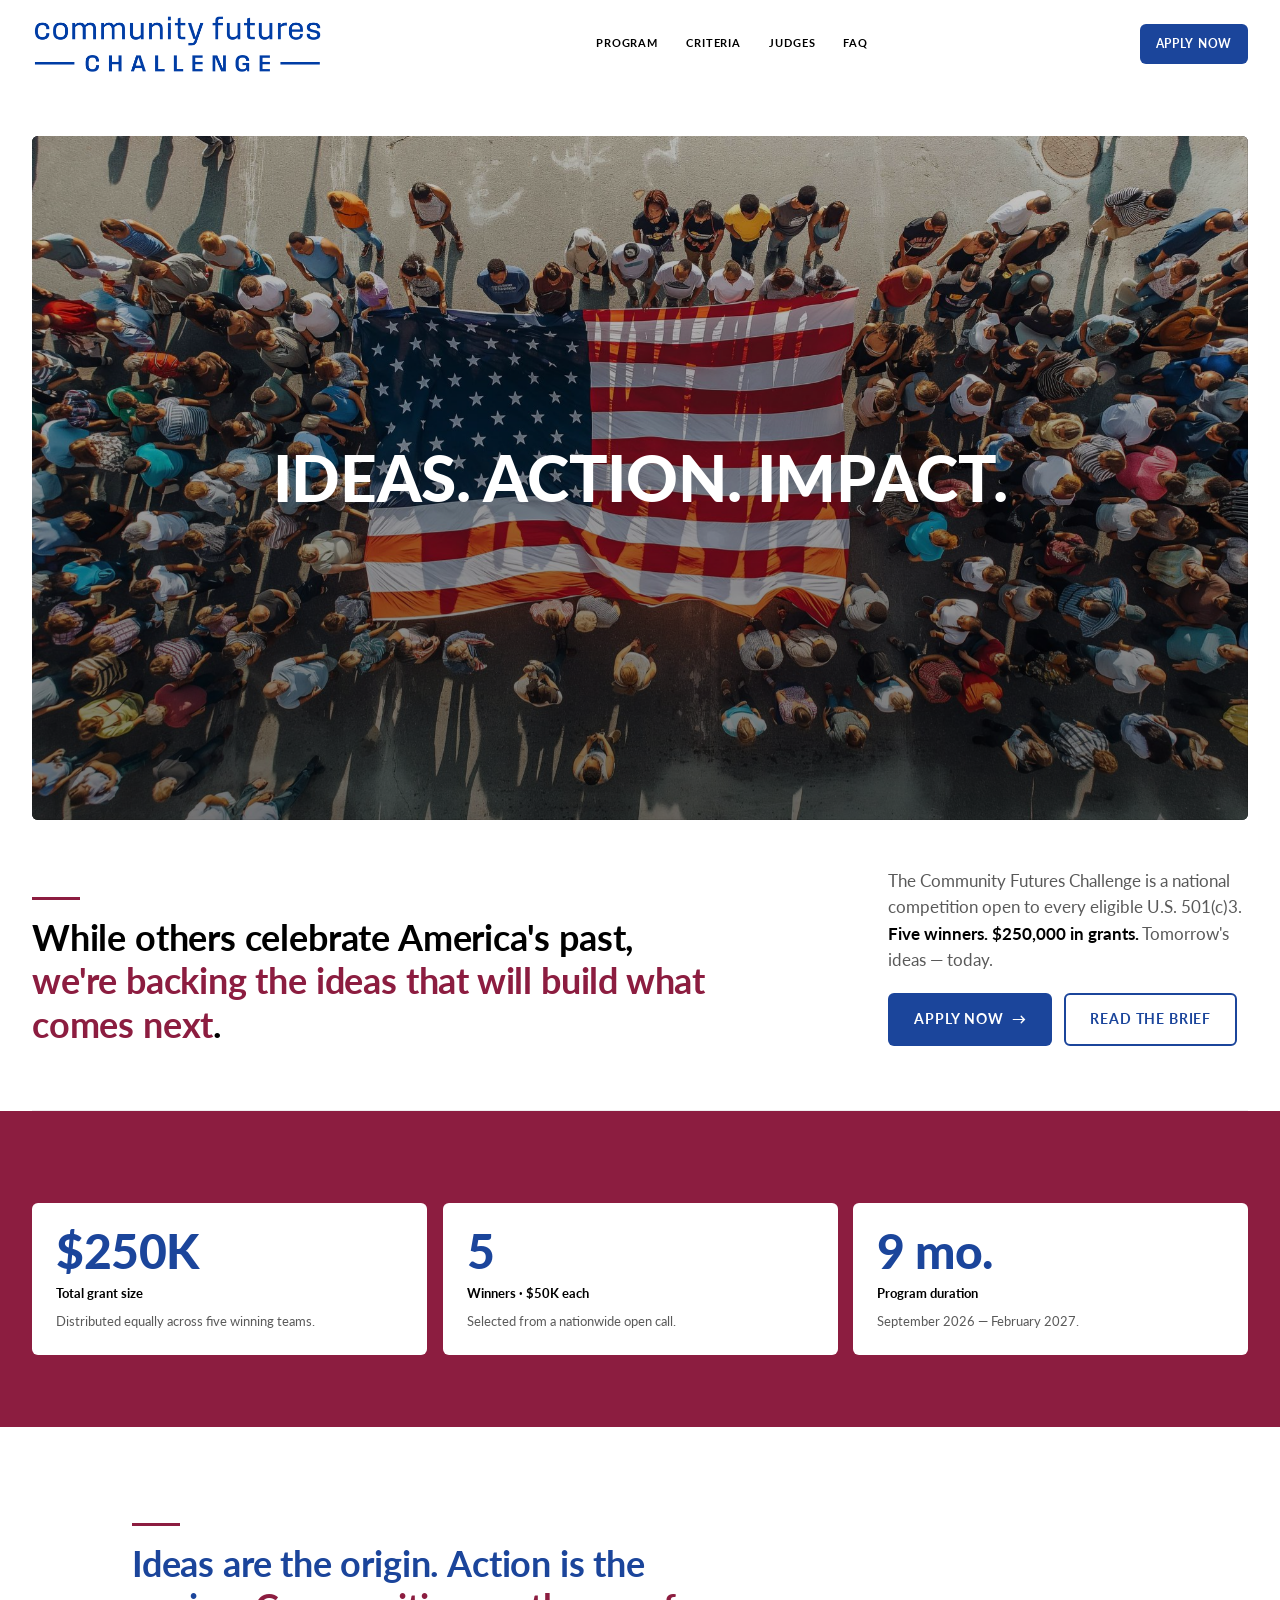
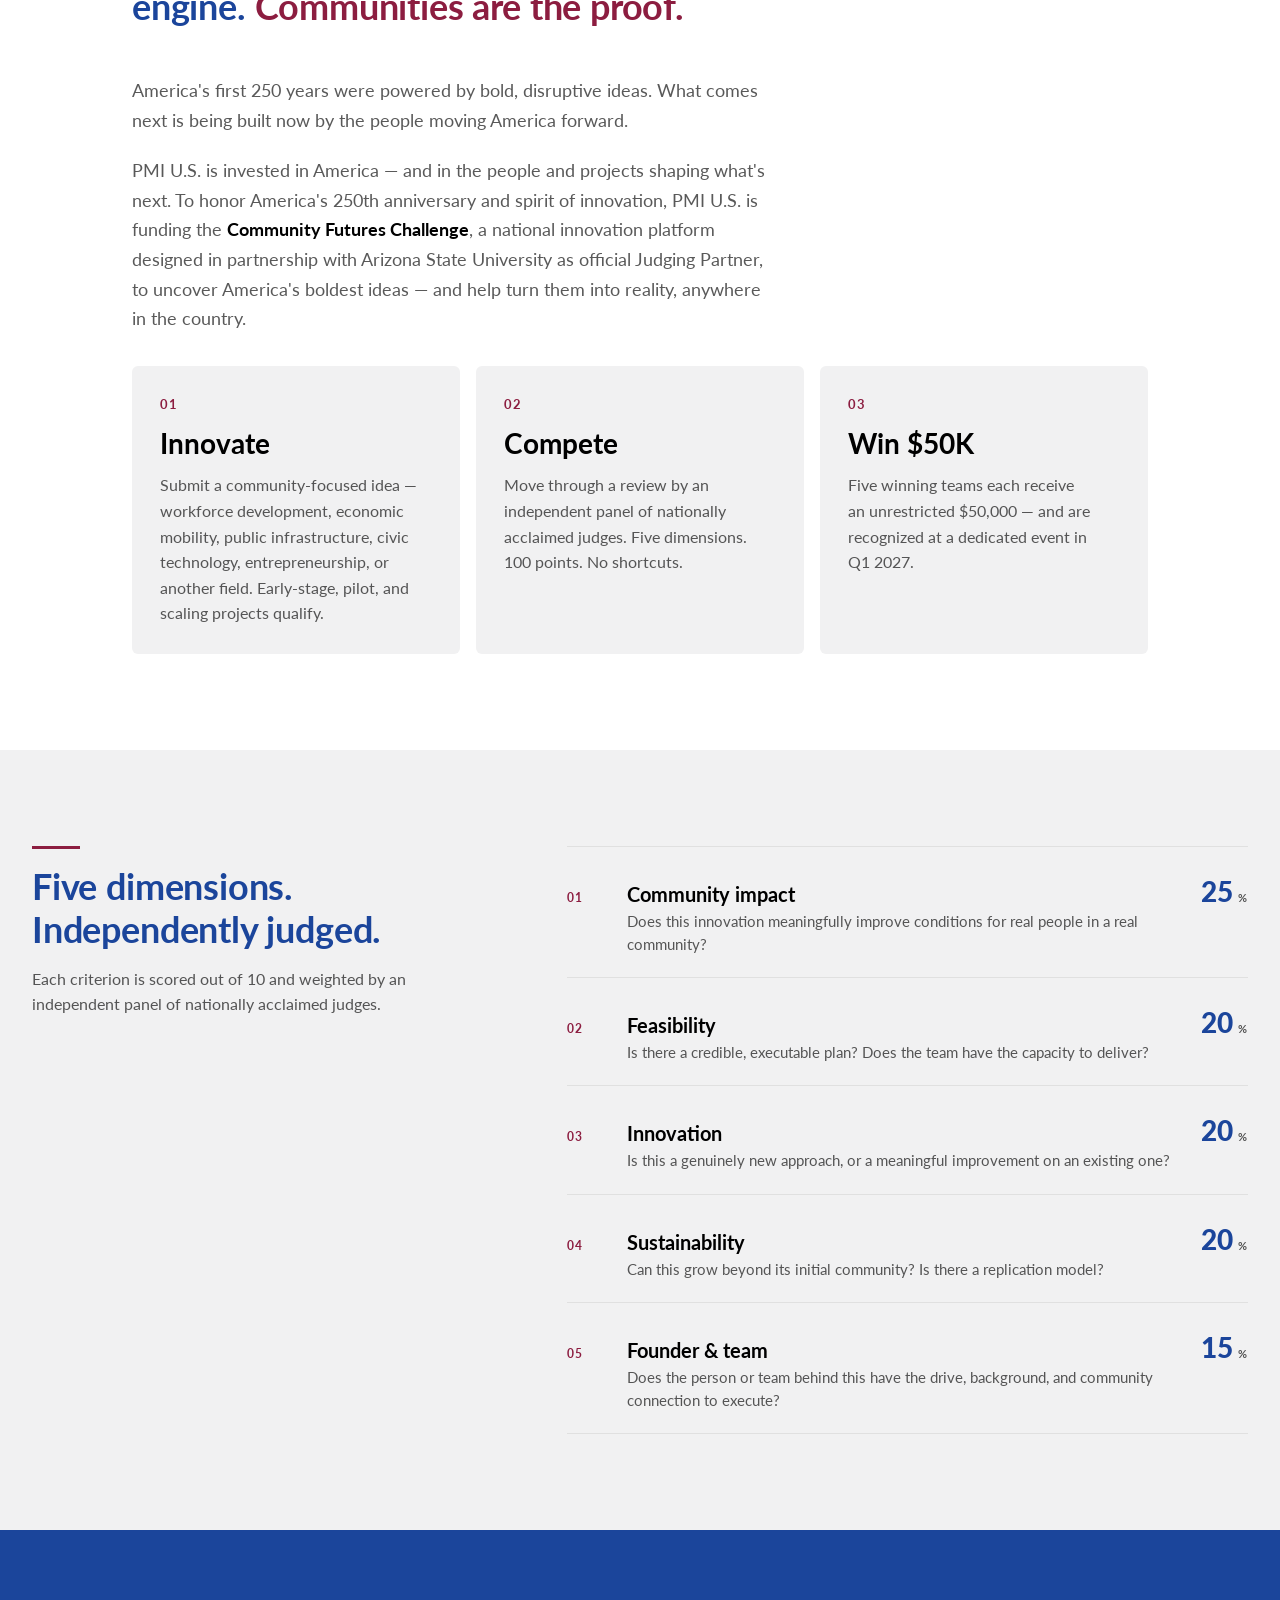
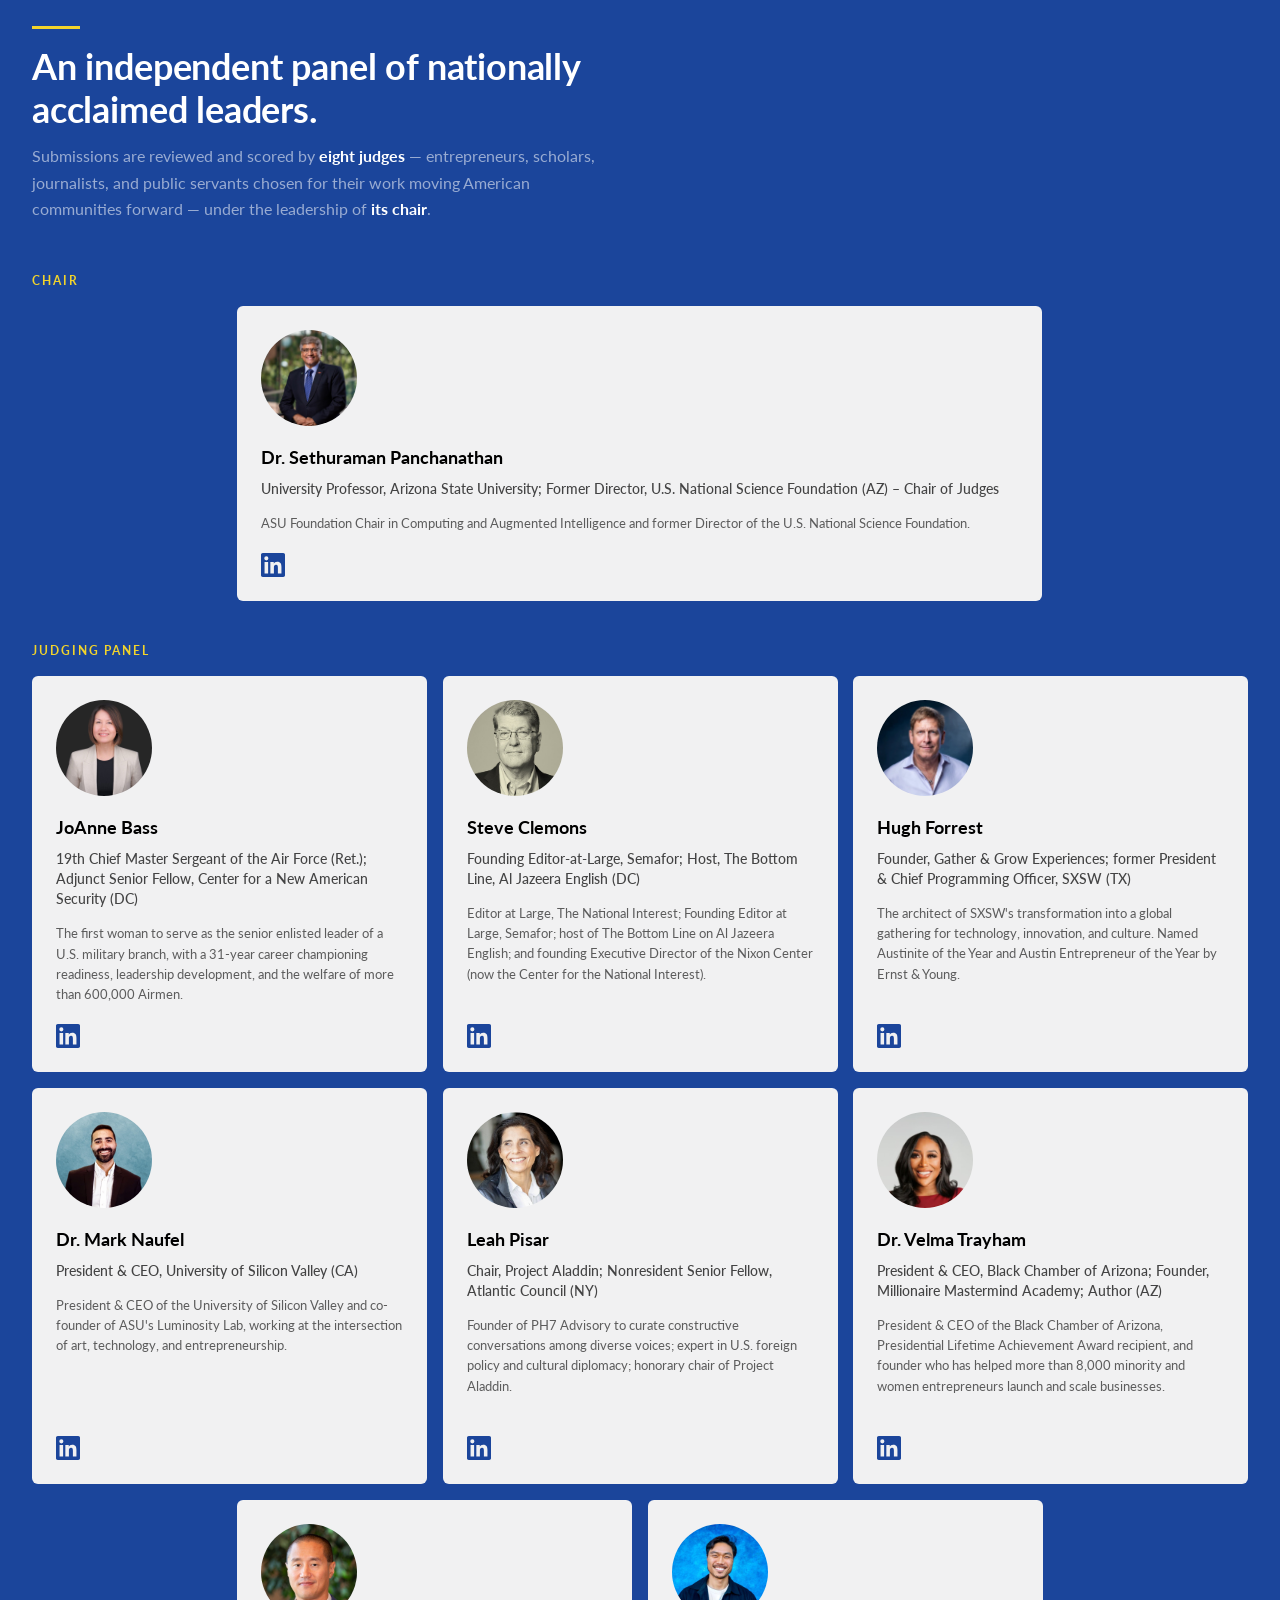
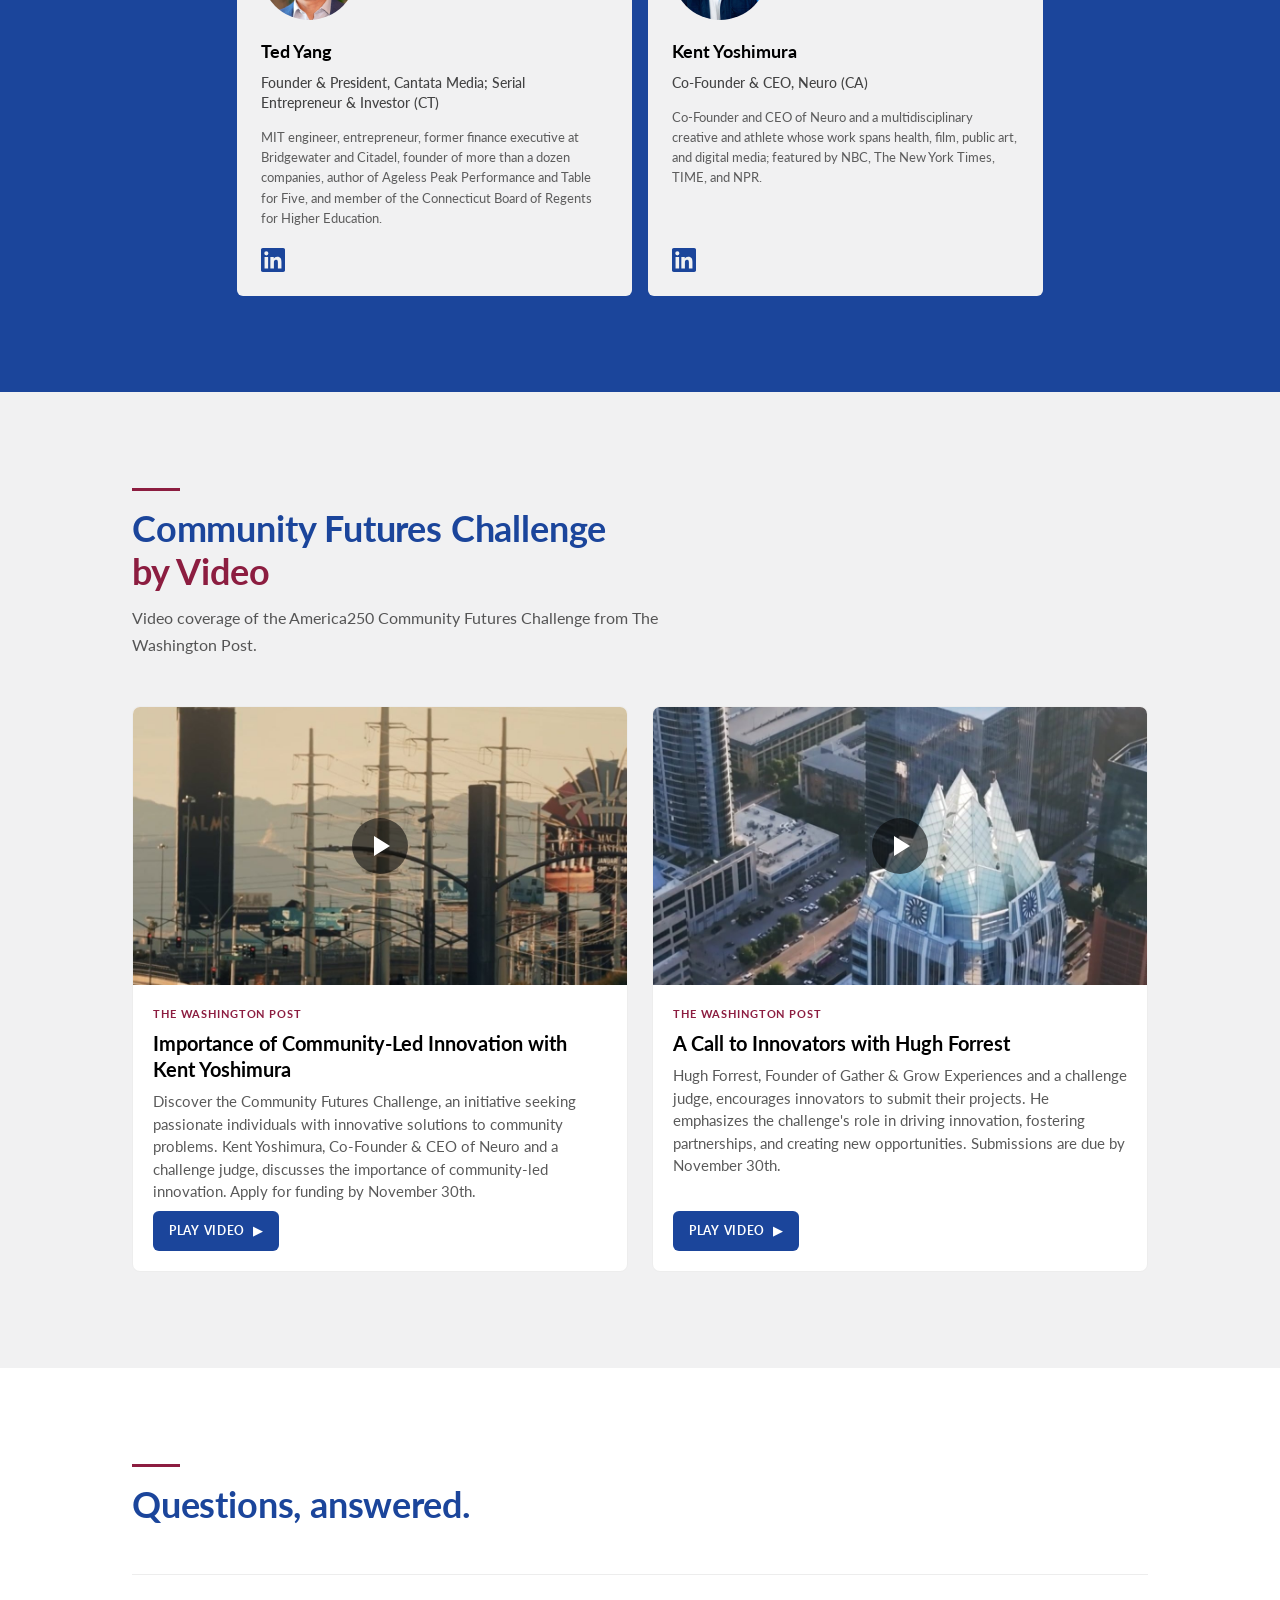
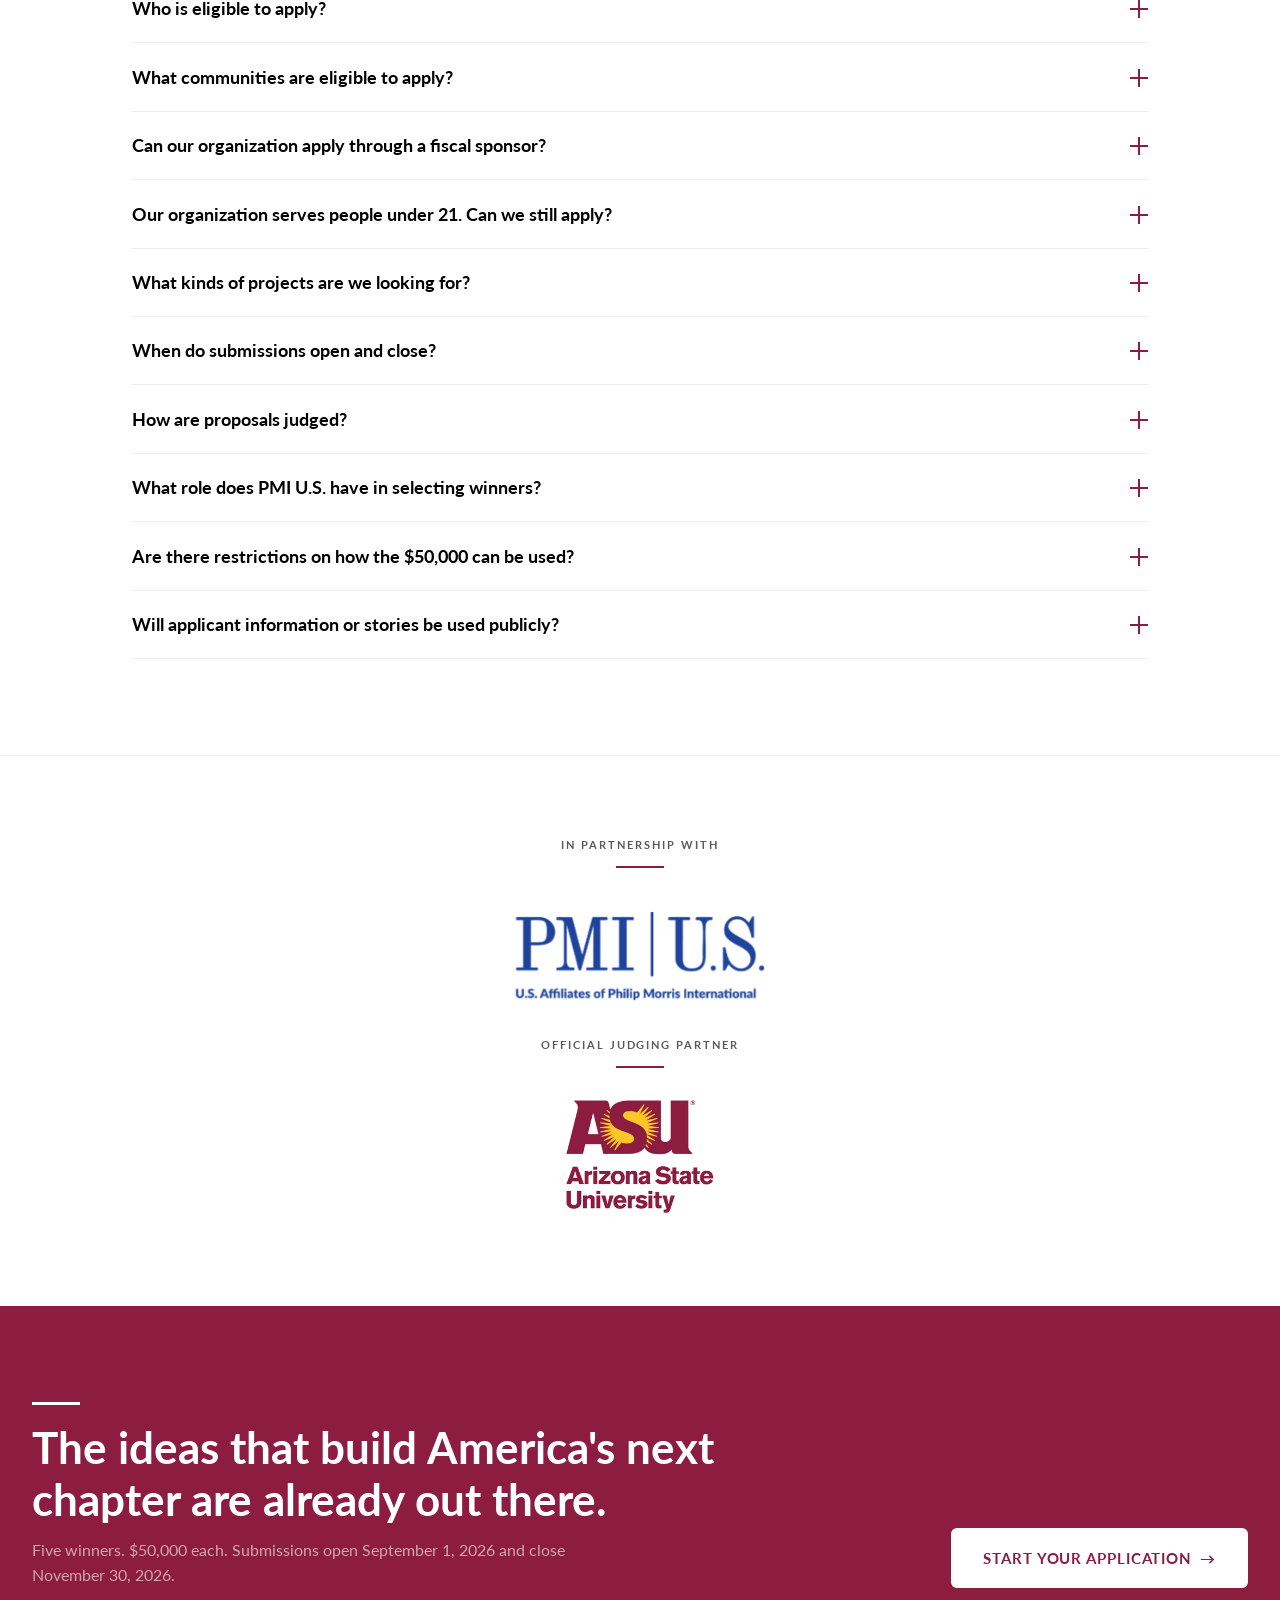
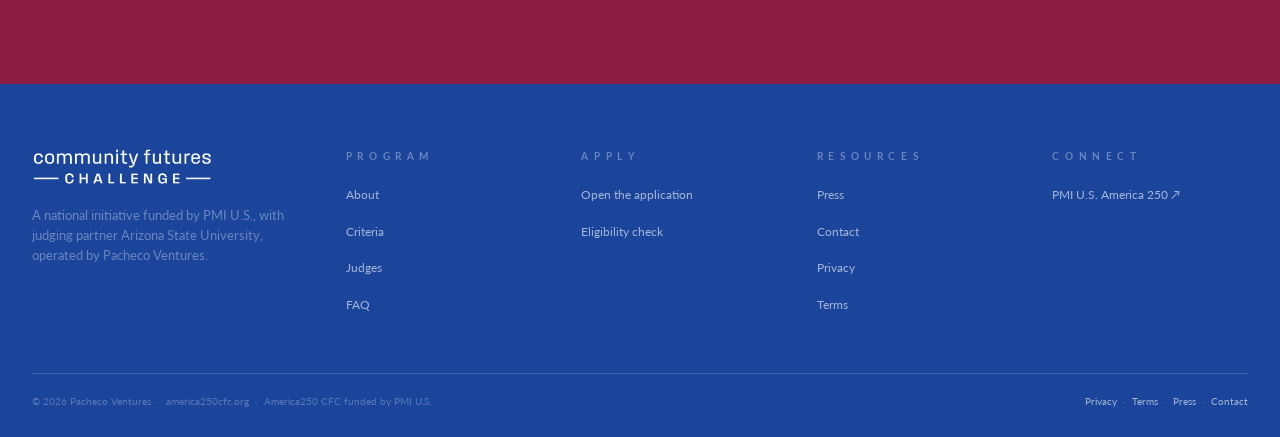
==== commit 163f33da: "Homepage videos: match the Hugh Forrest description length to Kent's Co-Authored-By: Claude Fable 5." ====
--- a/index.html
+++ b/index.html
@@ -336,7 +336,7 @@
         <div class="video-card__body">
           <span class="eyebrow eyebrow--accent">The Washington Post</span>
           <h3 class="video-card__title">A Call to Innovators with Hugh Forrest</h3>
-          <p class="video-card__desc">Challenge judge Hugh Forrest, Founder of Gather &amp; Grow Experiences, on how the challenge drives innovation, fosters partnerships, and creates new opportunities.</p>
+          <p class="video-card__desc">Hugh Forrest, Founder of Gather &amp; Grow Experiences and a challenge judge, encourages innovators to submit their projects. He emphasizes the challenge's role in driving innovation, fostering partnerships, and creating new opportunities. Submissions are due by November 30th.</p>
           <a class="btn btn--blue btn--sm" href="https://vimeo.com/1249501809" target="_blank" rel="noopener" data-video="1249501809">Play video <span aria-hidden="true">▶</span></a>
         </div>
       </article>
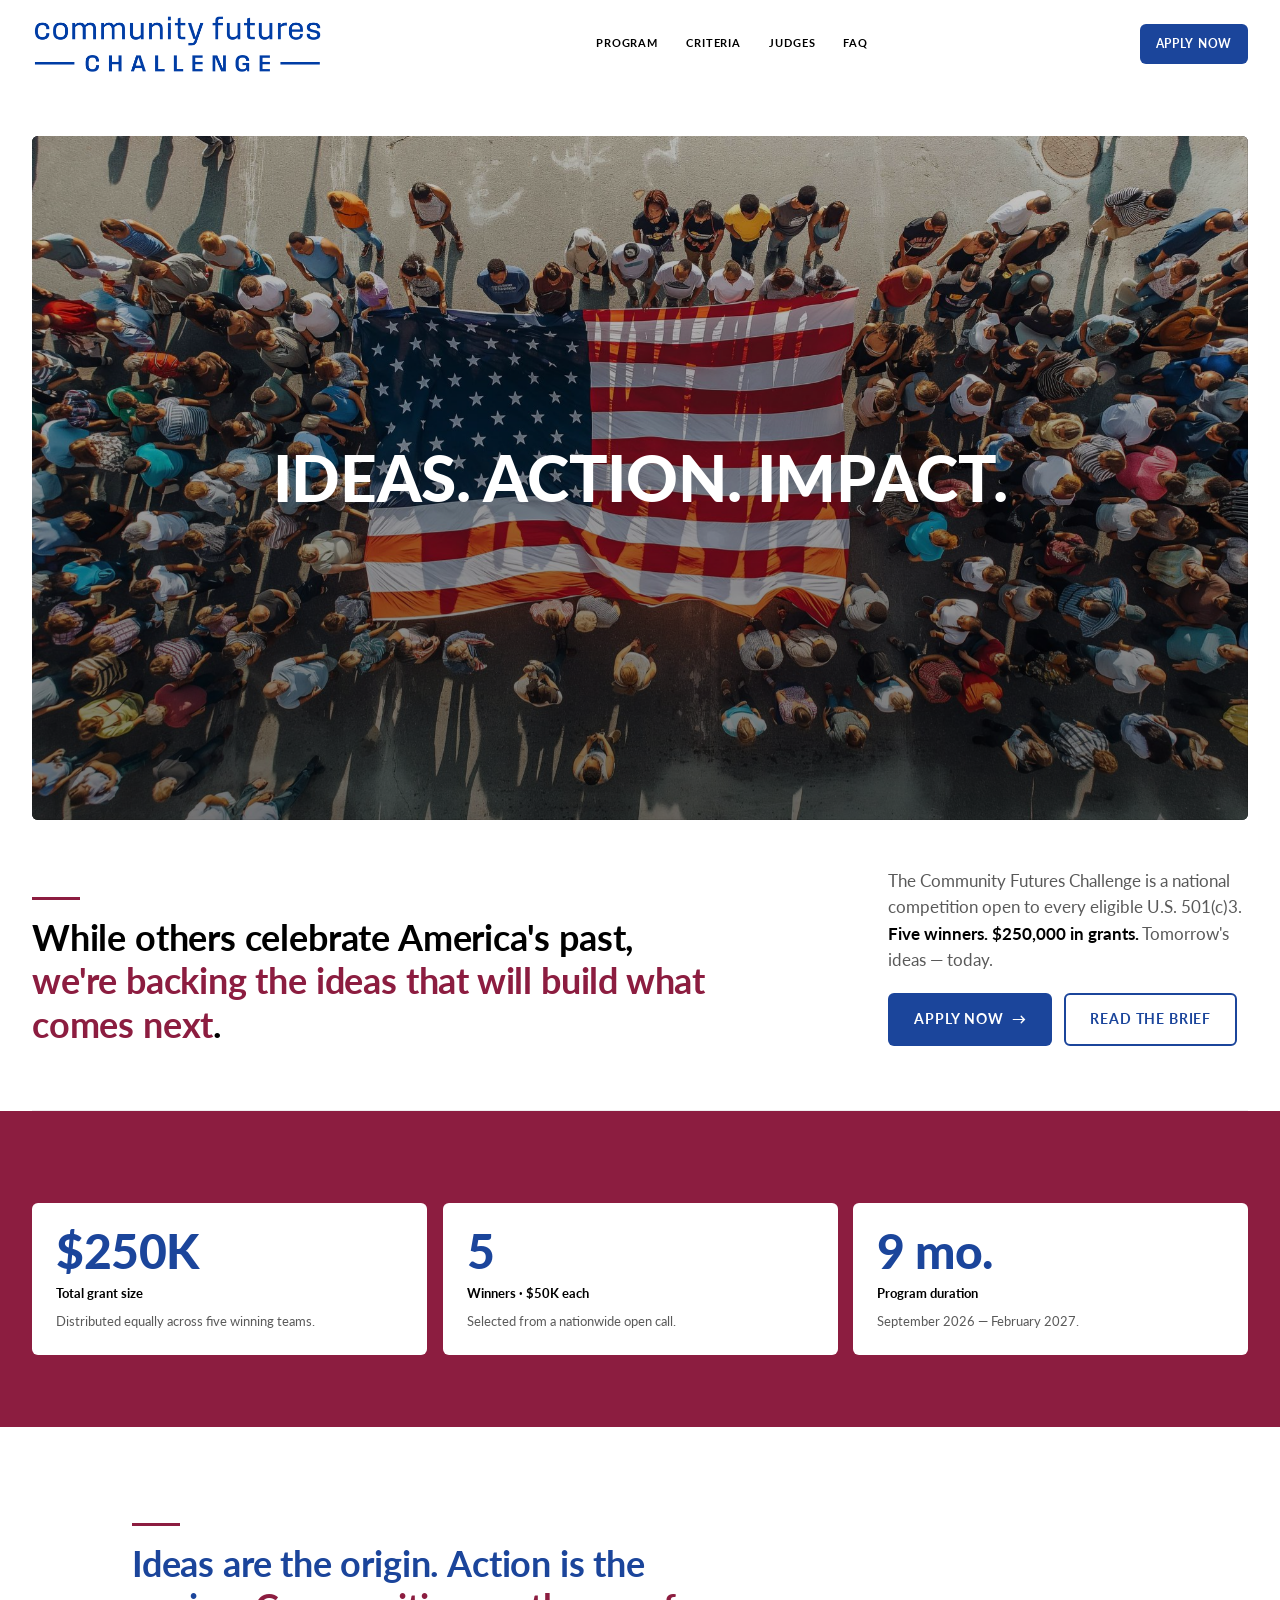
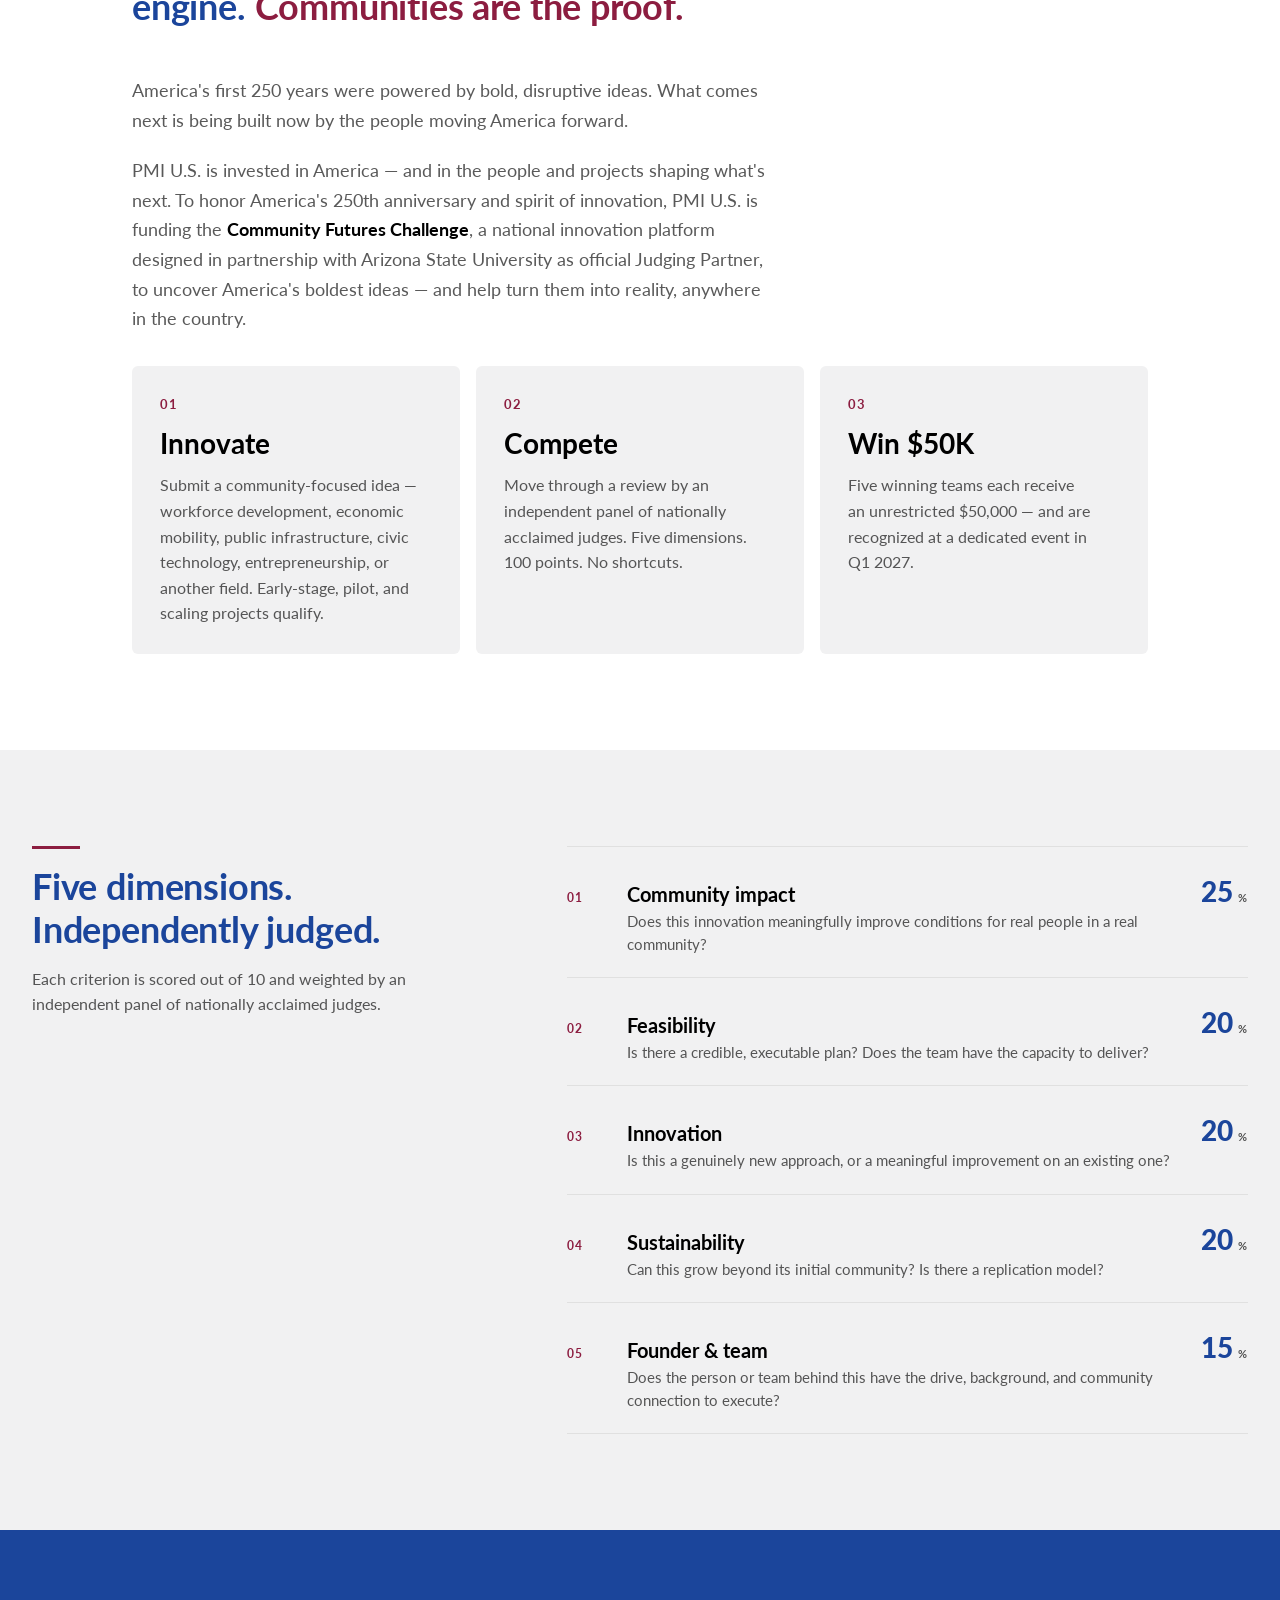
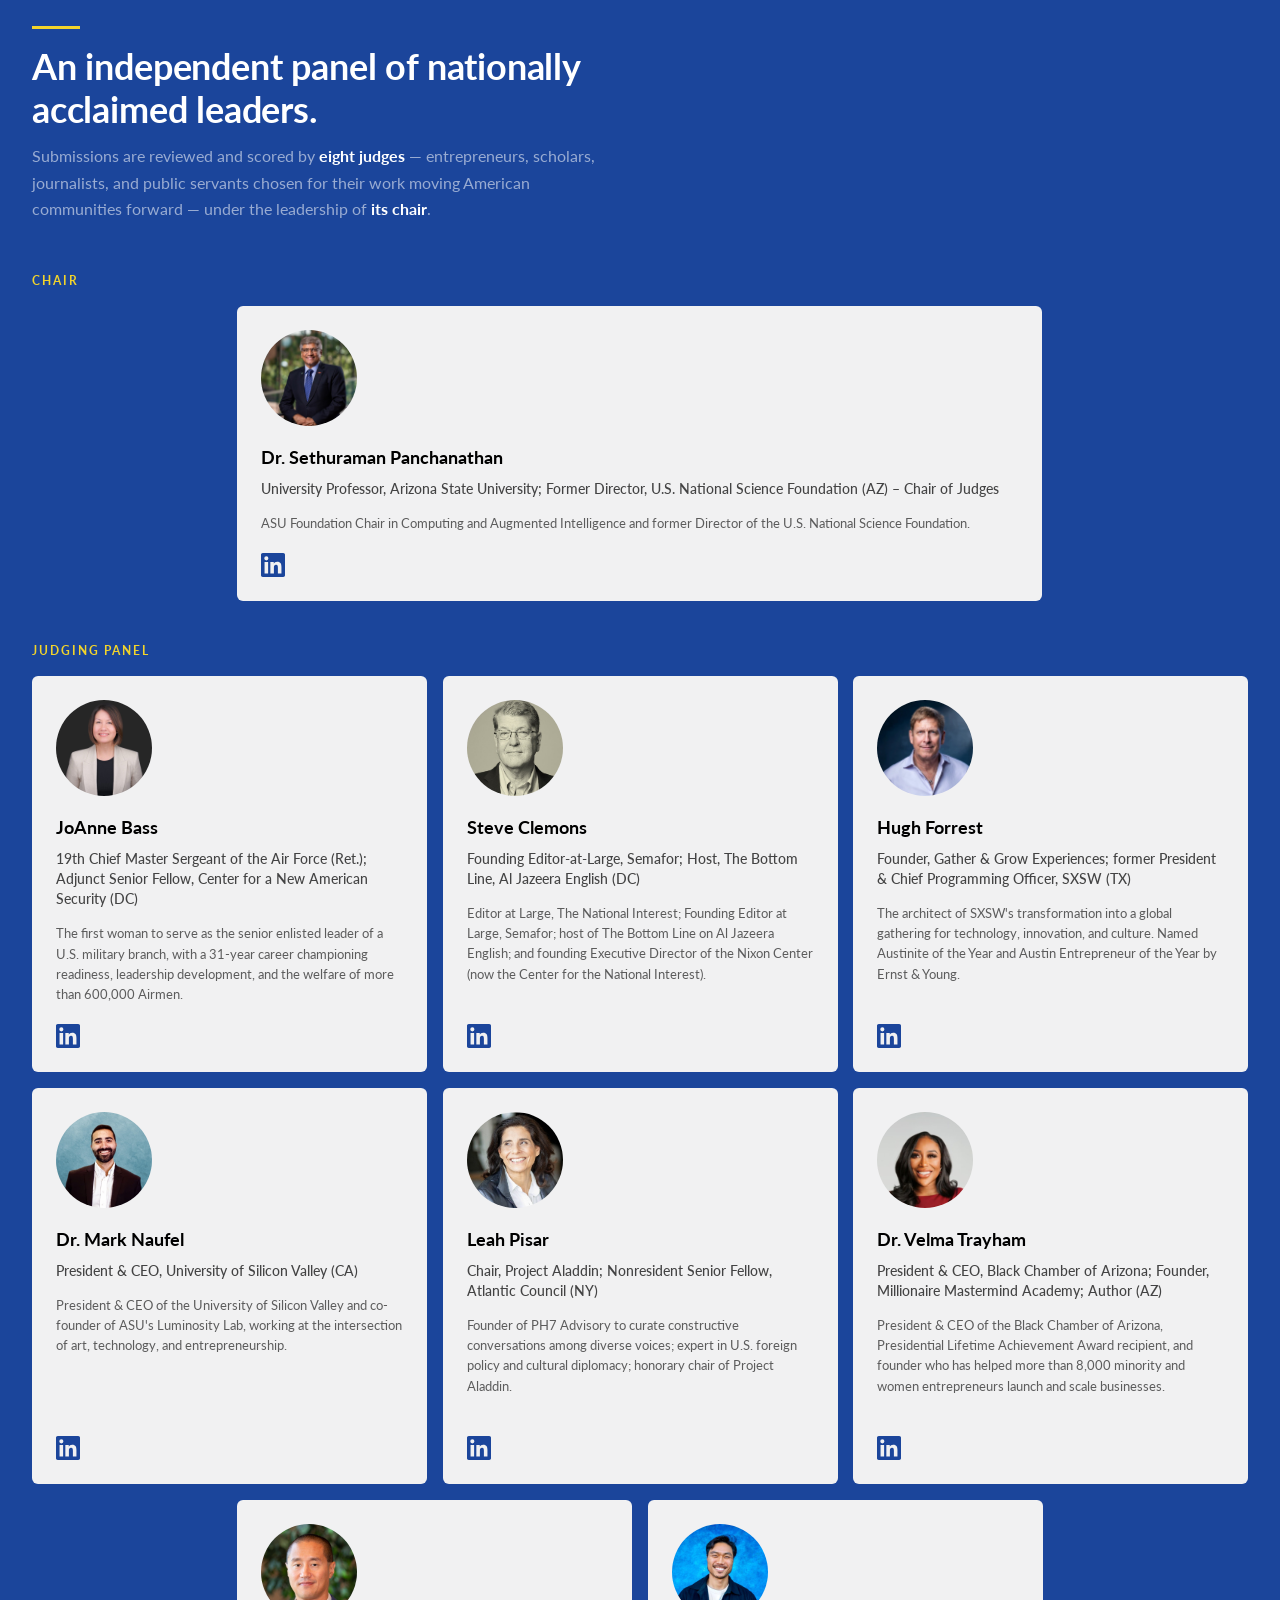
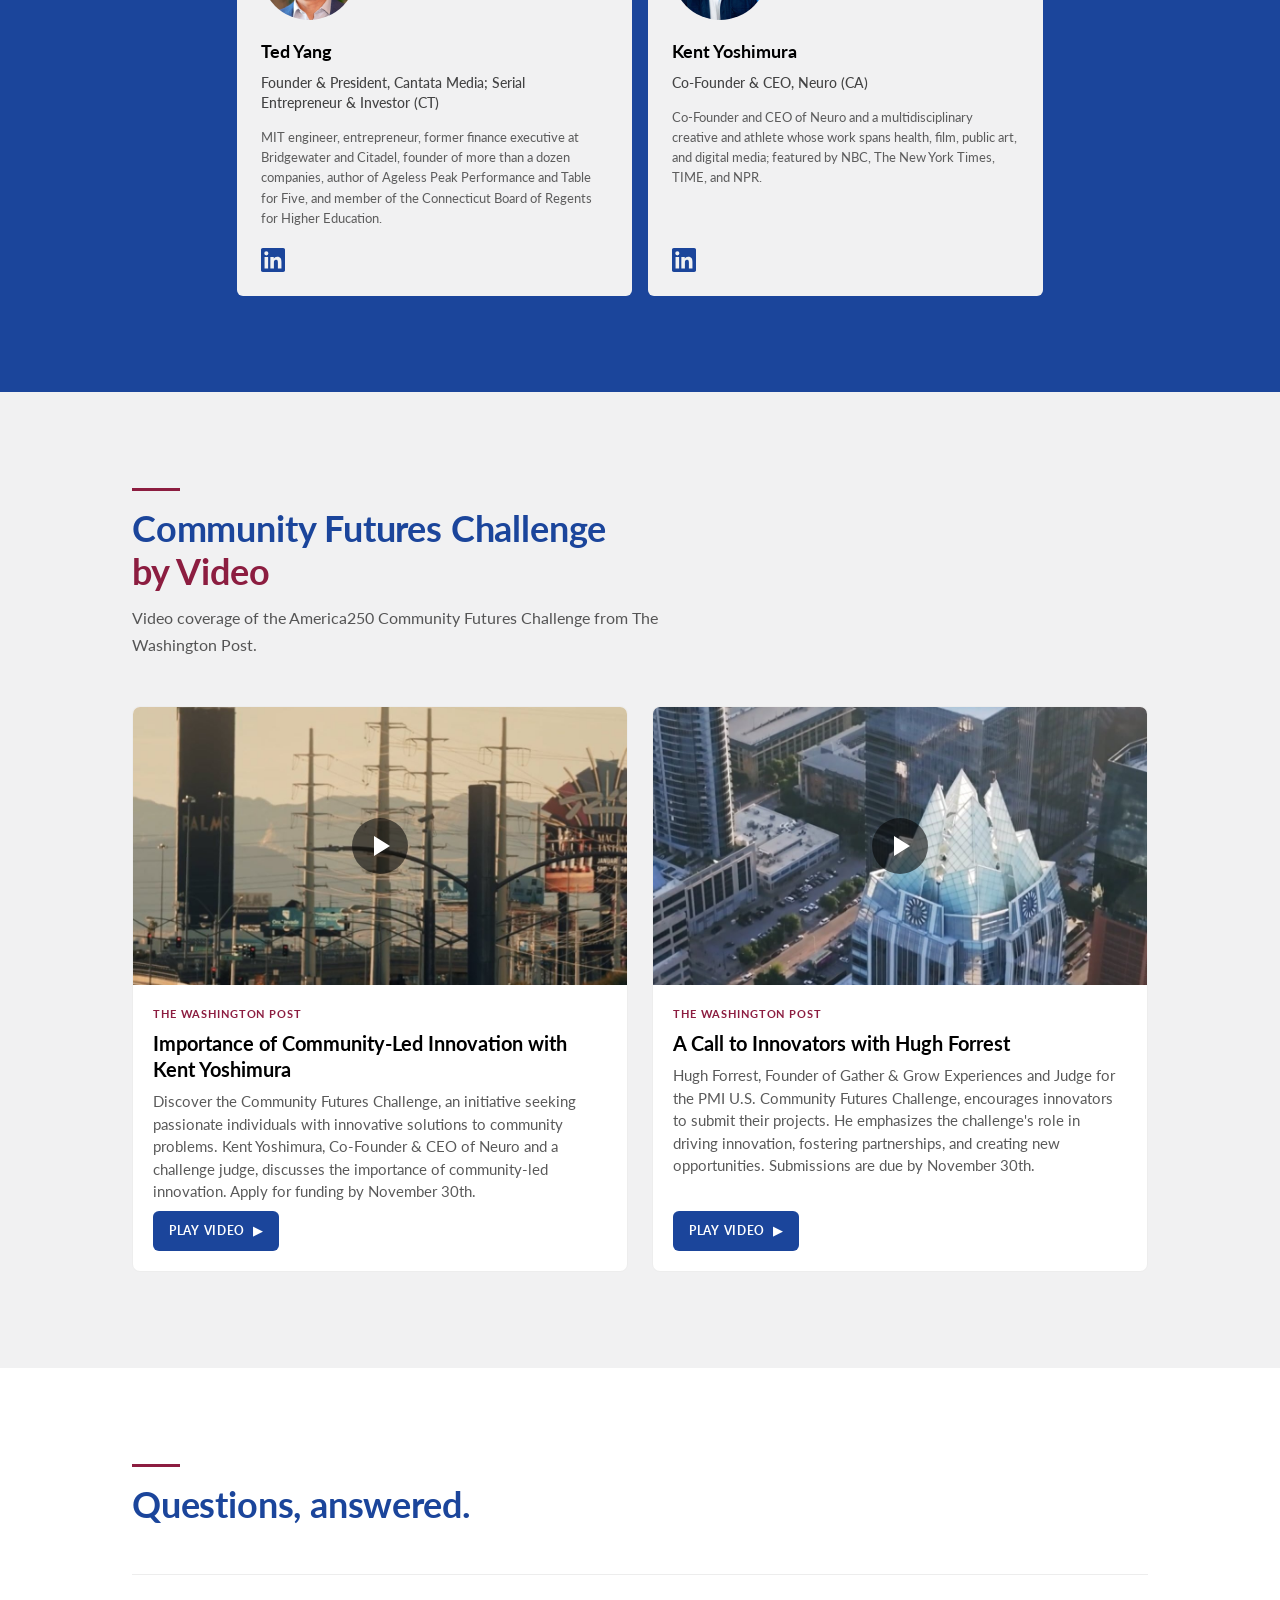
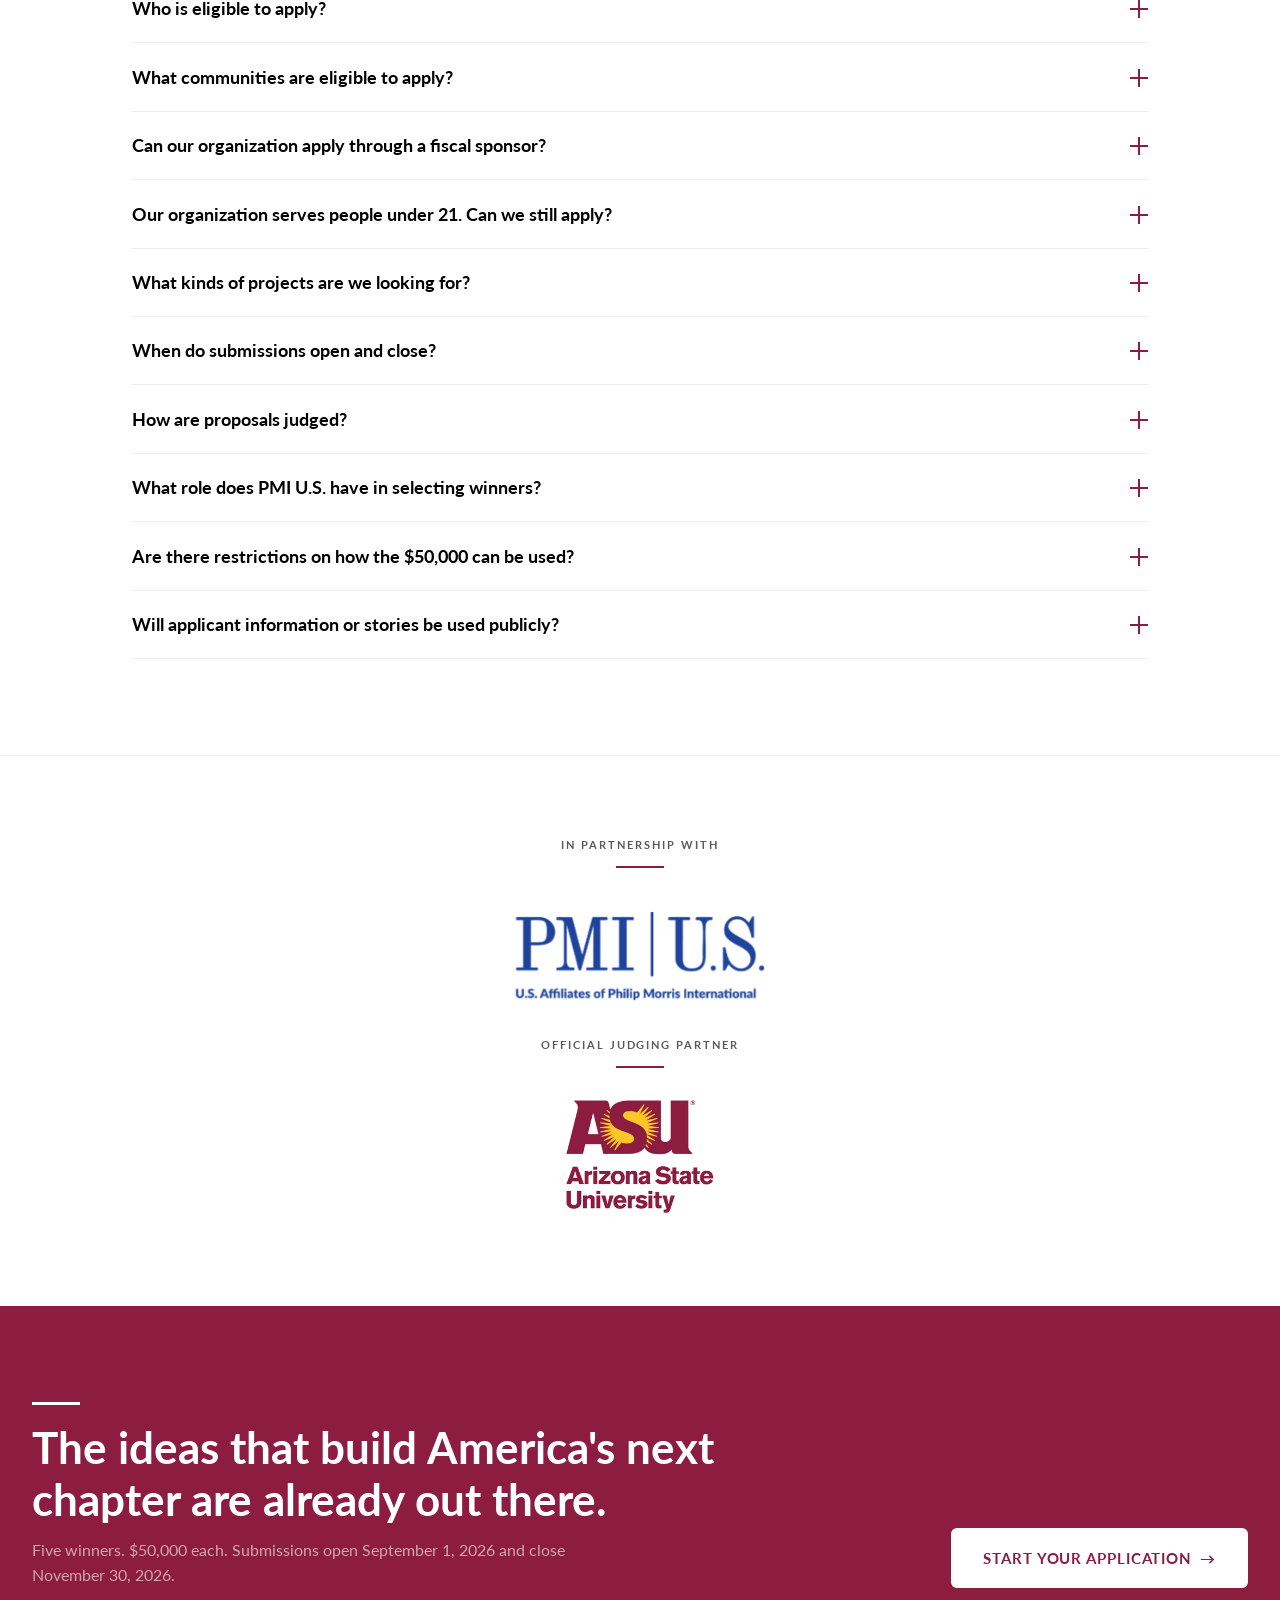
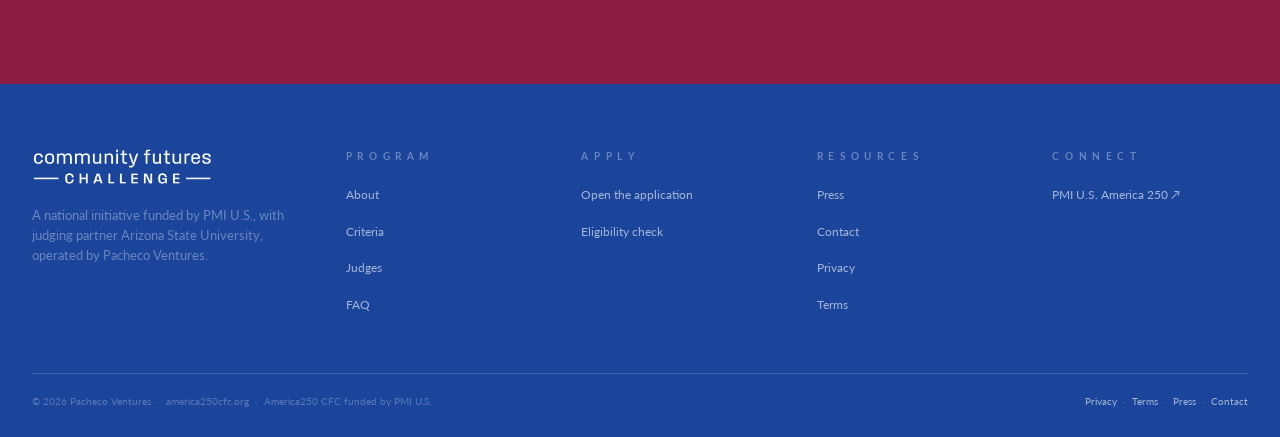
==== commit bd37f08c: "Homepage videos: use the full Hugh Forrest blurb Co-Authored-By: Claude Fable 5.2 <noreply@anthropic" ====
--- a/index.html
+++ b/index.html
@@ -336,7 +336,7 @@
         <div class="video-card__body">
           <span class="eyebrow eyebrow--accent">The Washington Post</span>
           <h3 class="video-card__title">A Call to Innovators with Hugh Forrest</h3>
-          <p class="video-card__desc">Hugh Forrest, Founder of Gather &amp; Grow Experiences and a challenge judge, encourages innovators to submit their projects. He emphasizes the challenge's role in driving innovation, fostering partnerships, and creating new opportunities. Submissions are due by November 30th.</p>
+          <p class="video-card__desc">Hugh Forrest, Founder of Gather &amp; Grow Experiences and Judge for the PMI U.S. Community Futures Challenge, encourages innovators to submit their projects. He emphasizes the challenge's role in driving innovation, fostering partnerships, and creating new opportunities. Submissions are due by November 30th.</p>
           <a class="btn btn--blue btn--sm" href="https://vimeo.com/1249501809" target="_blank" rel="noopener" data-video="1249501809">Play video <span aria-hidden="true">▶</span></a>
         </div>
       </article>
